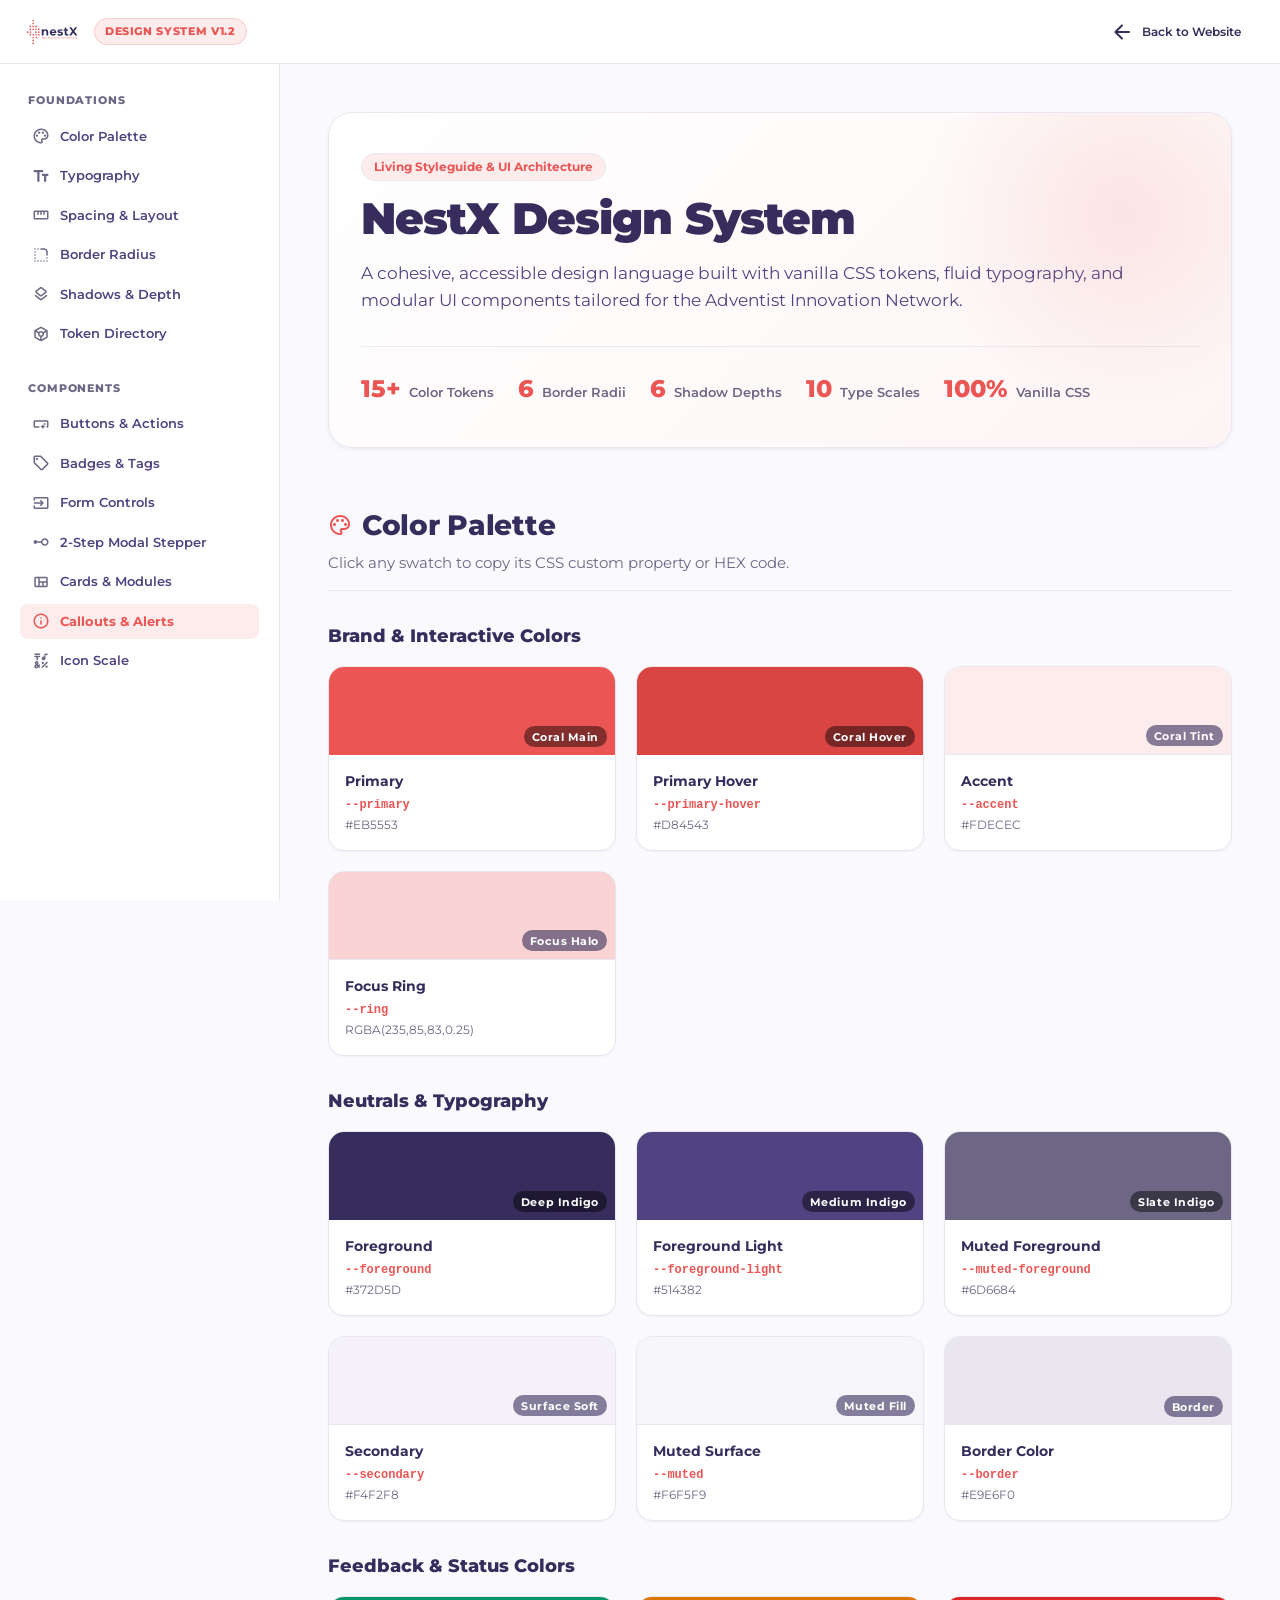
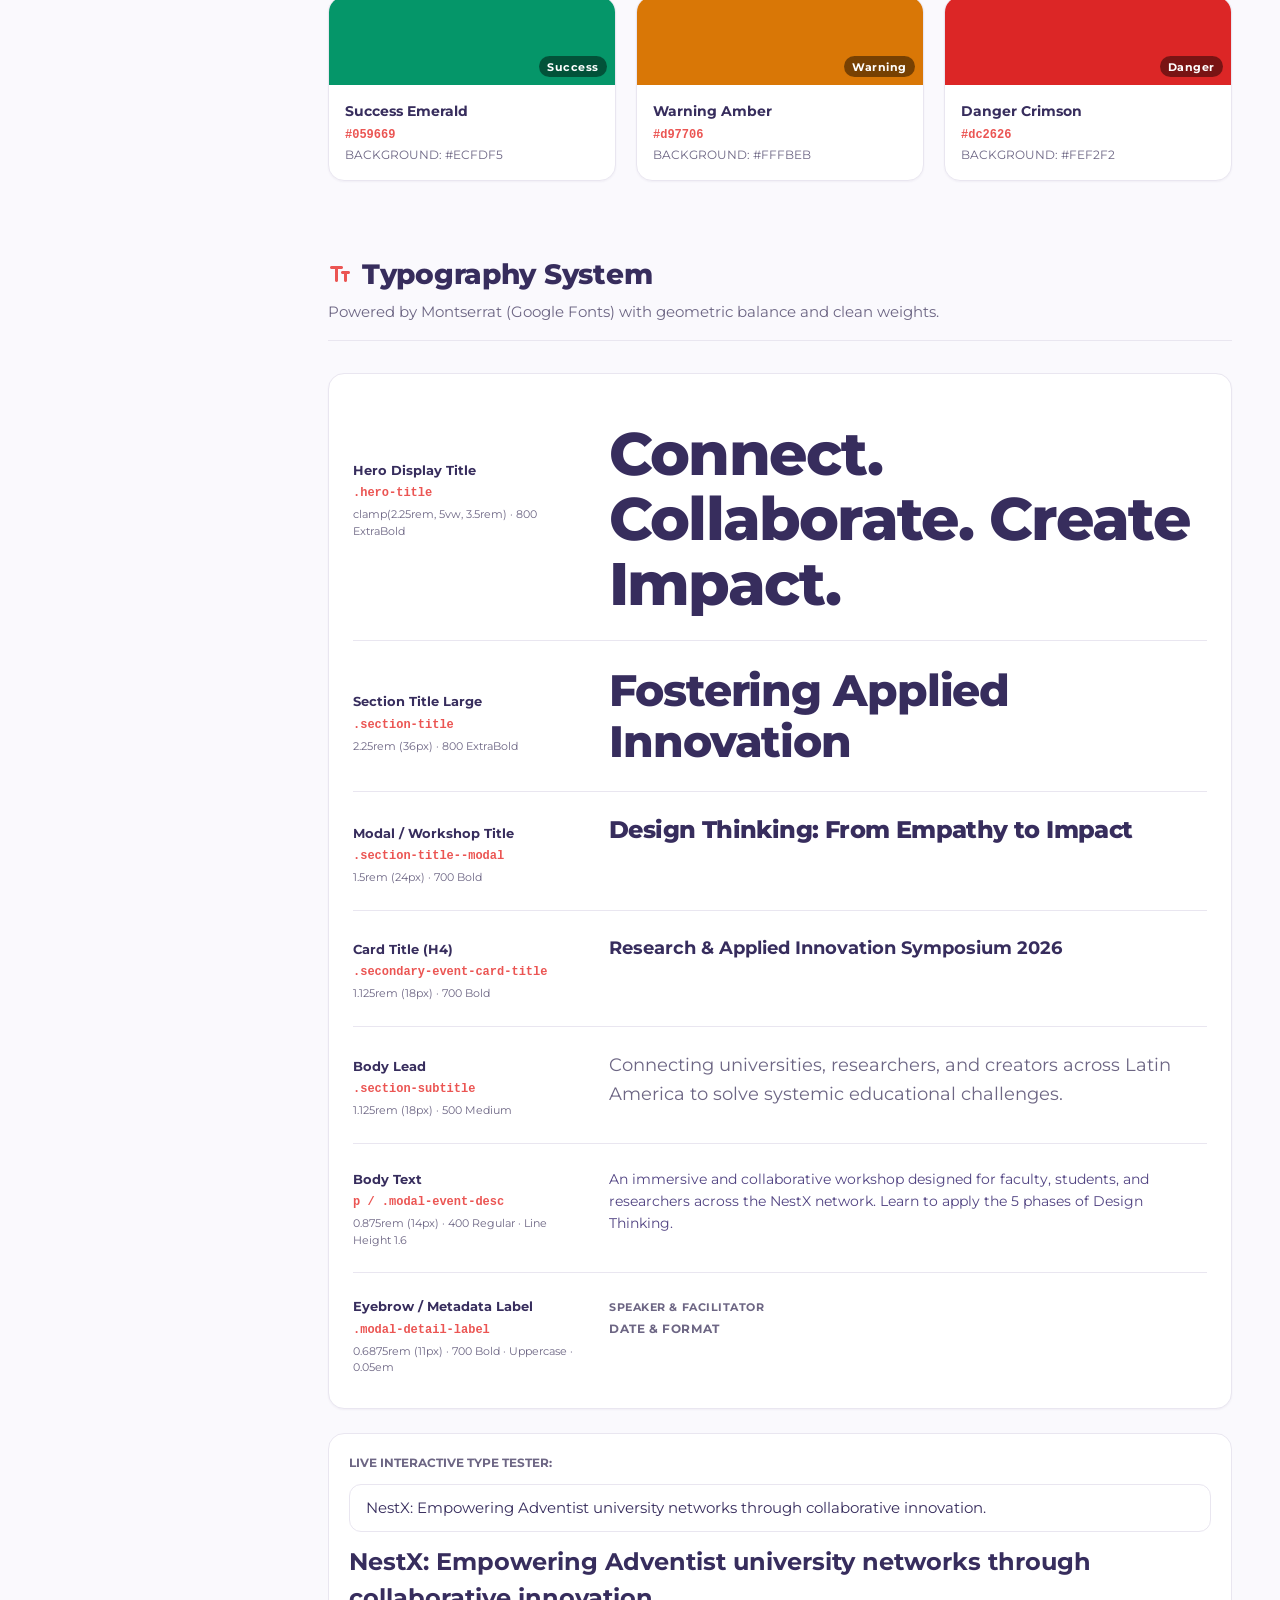
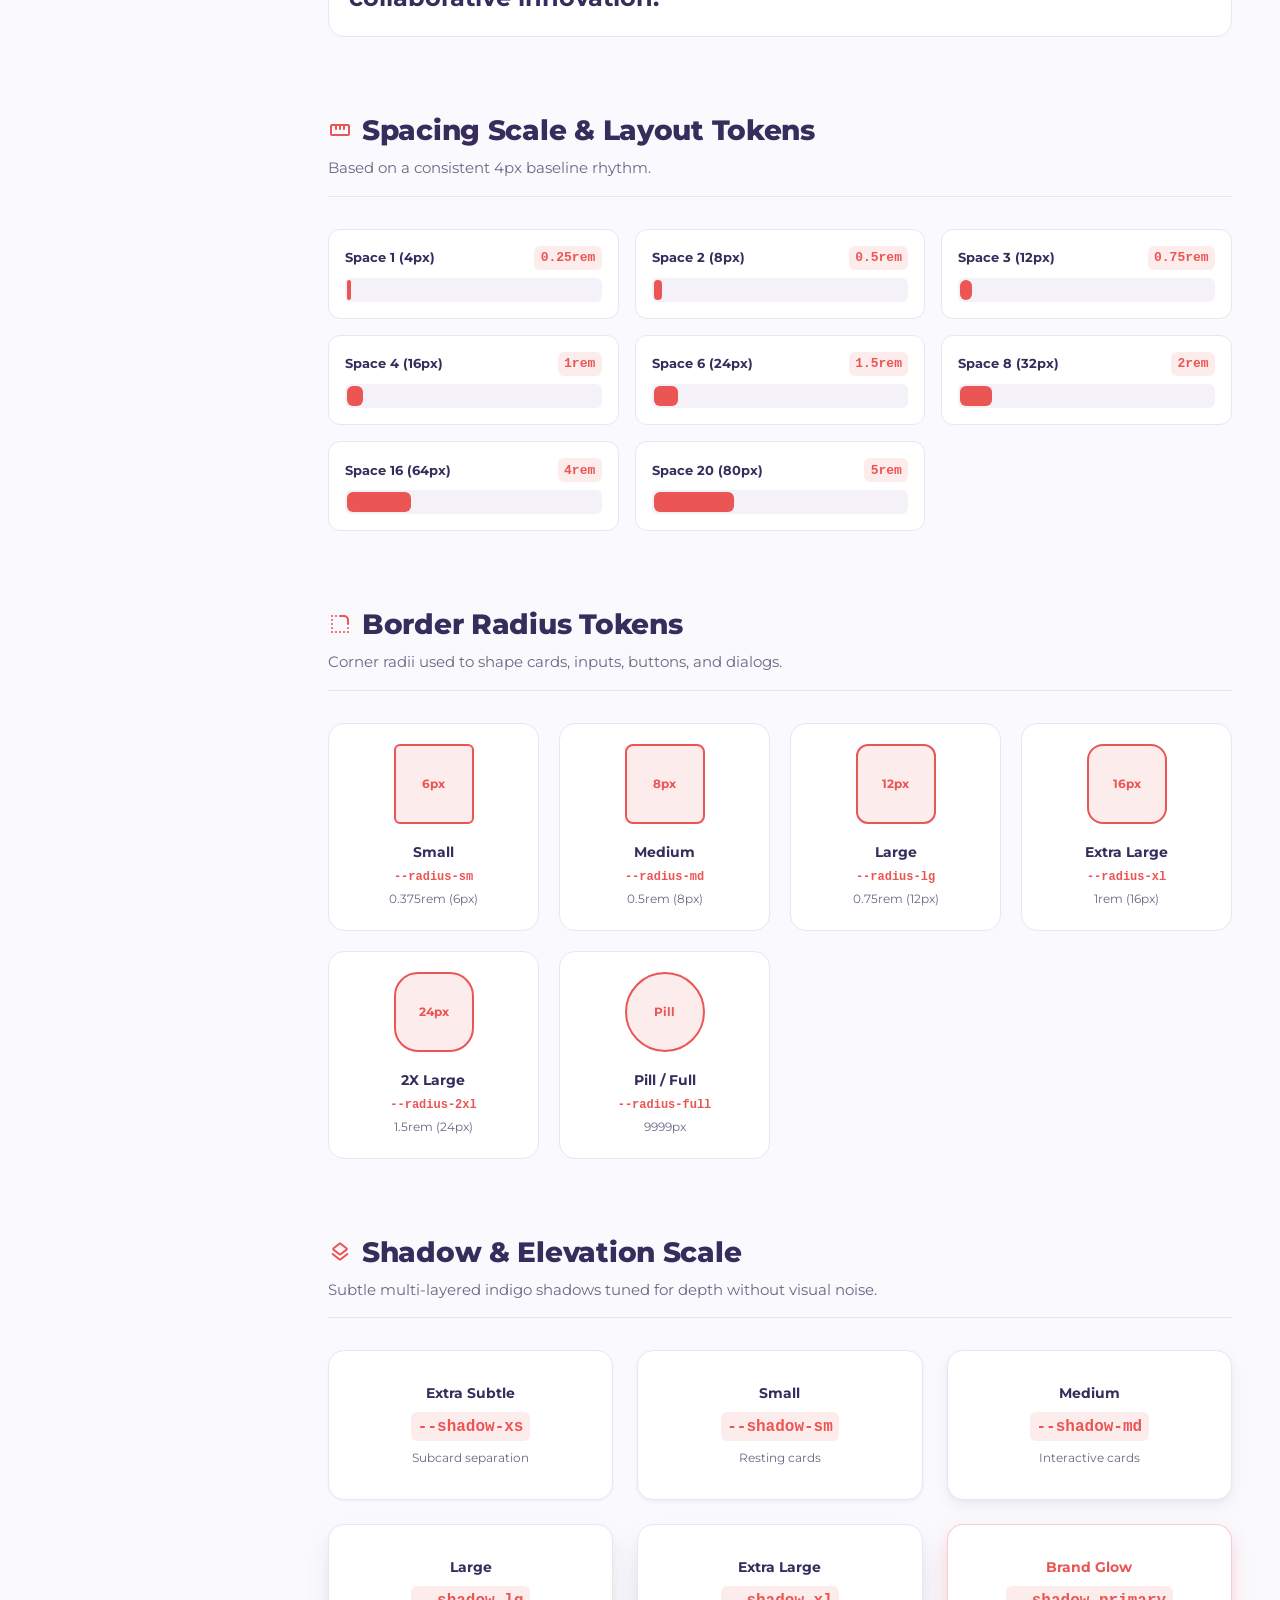
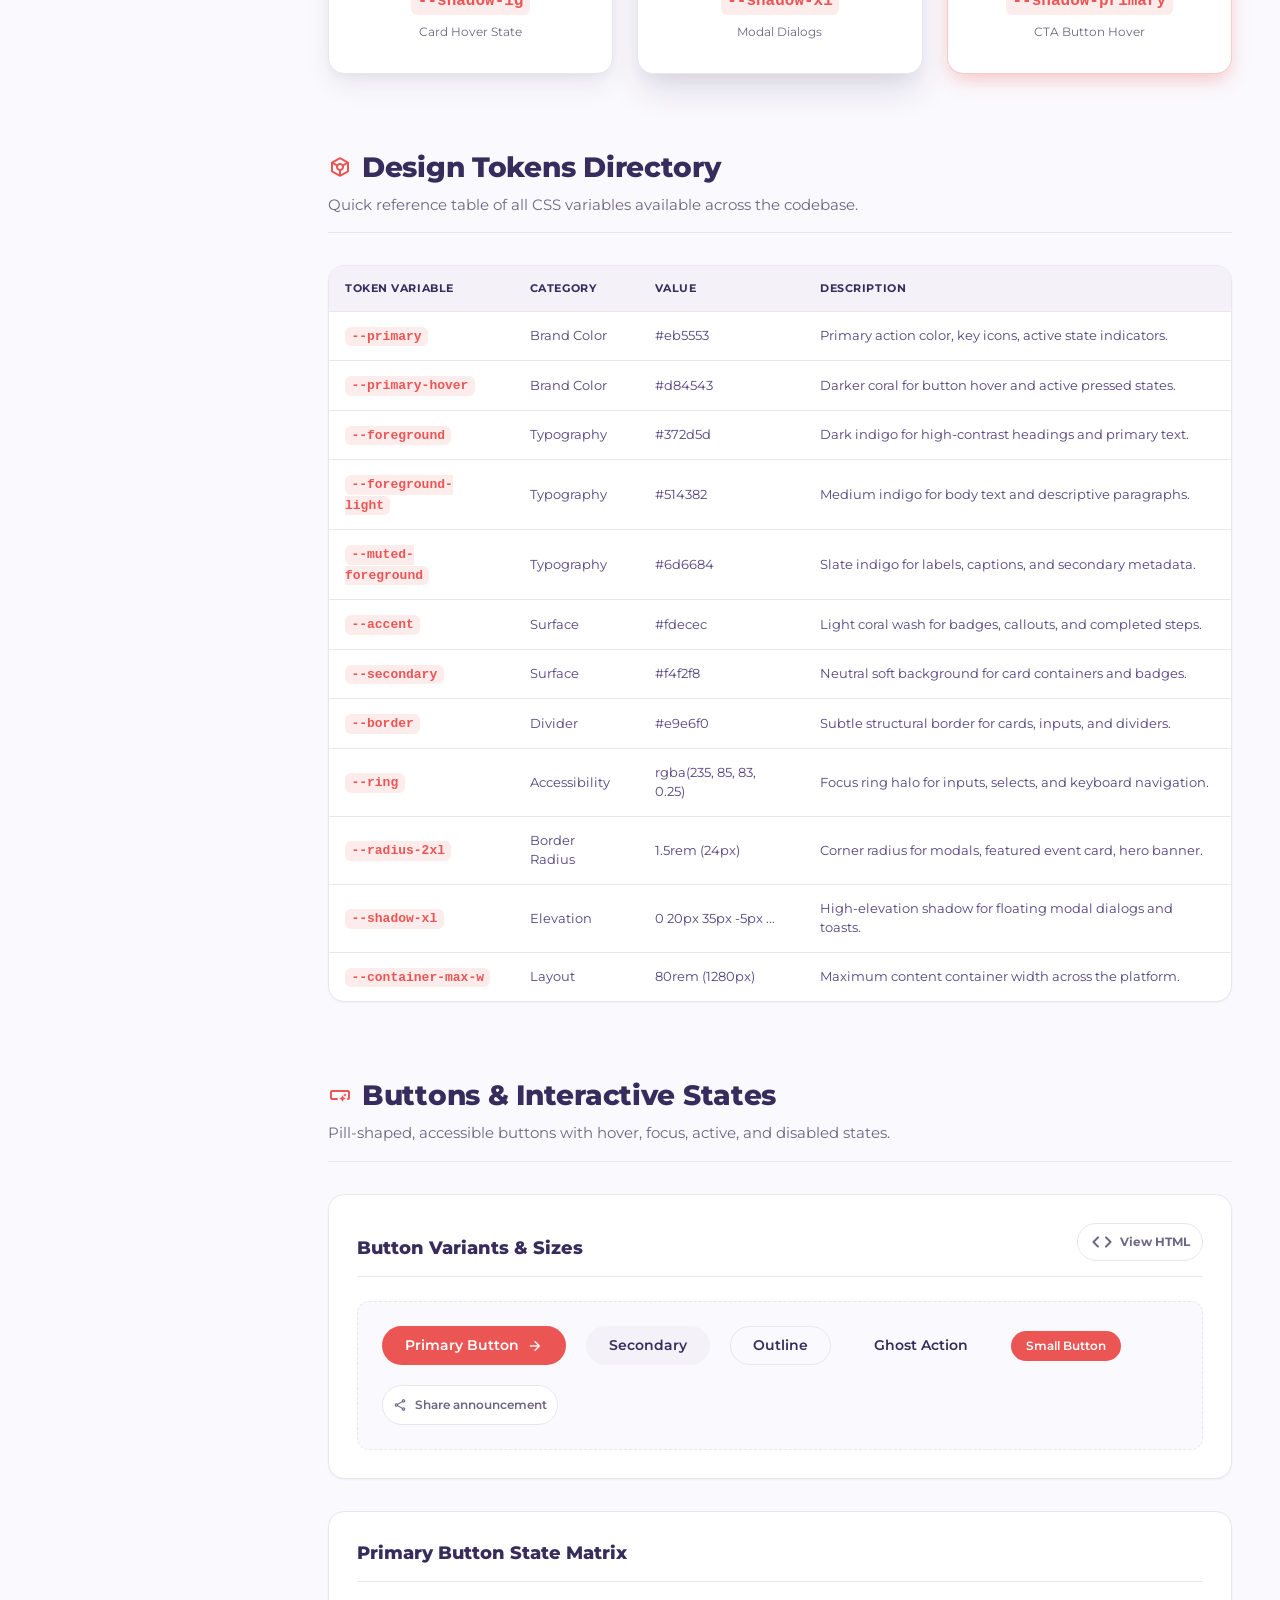
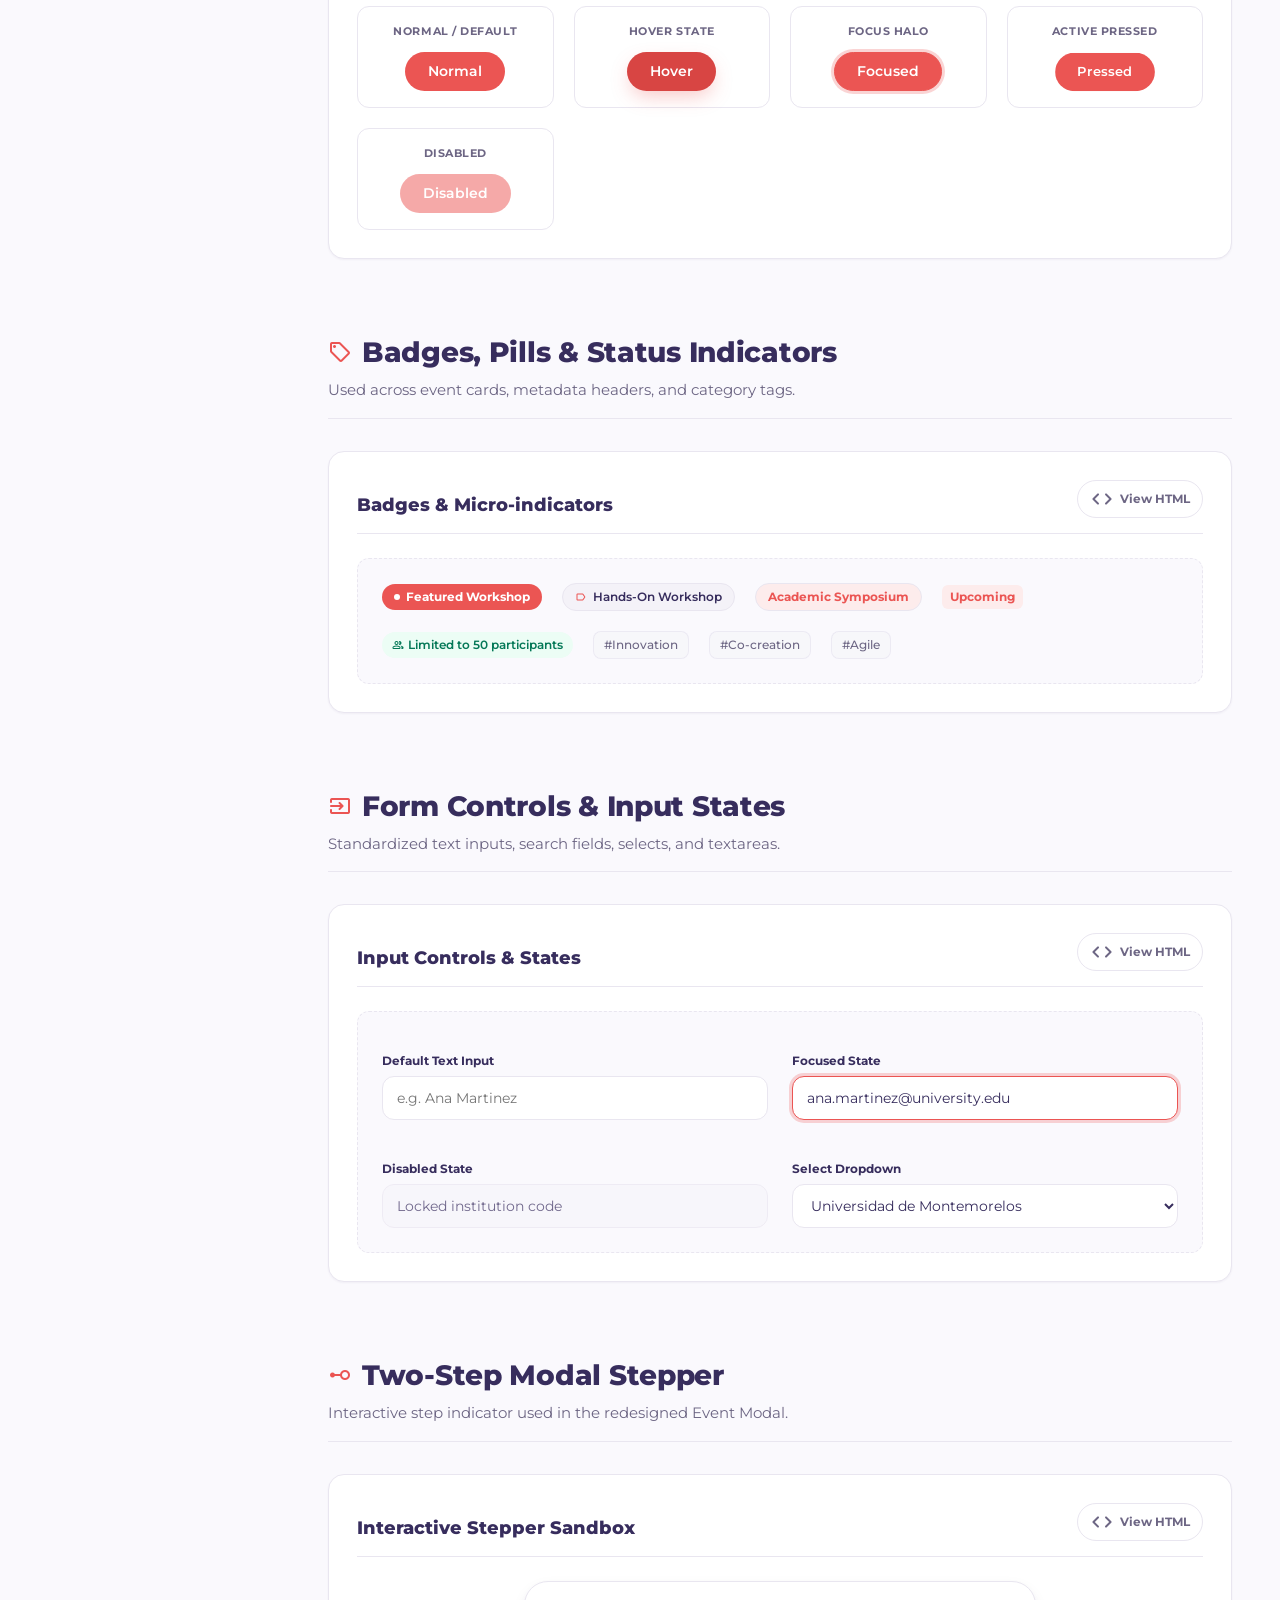
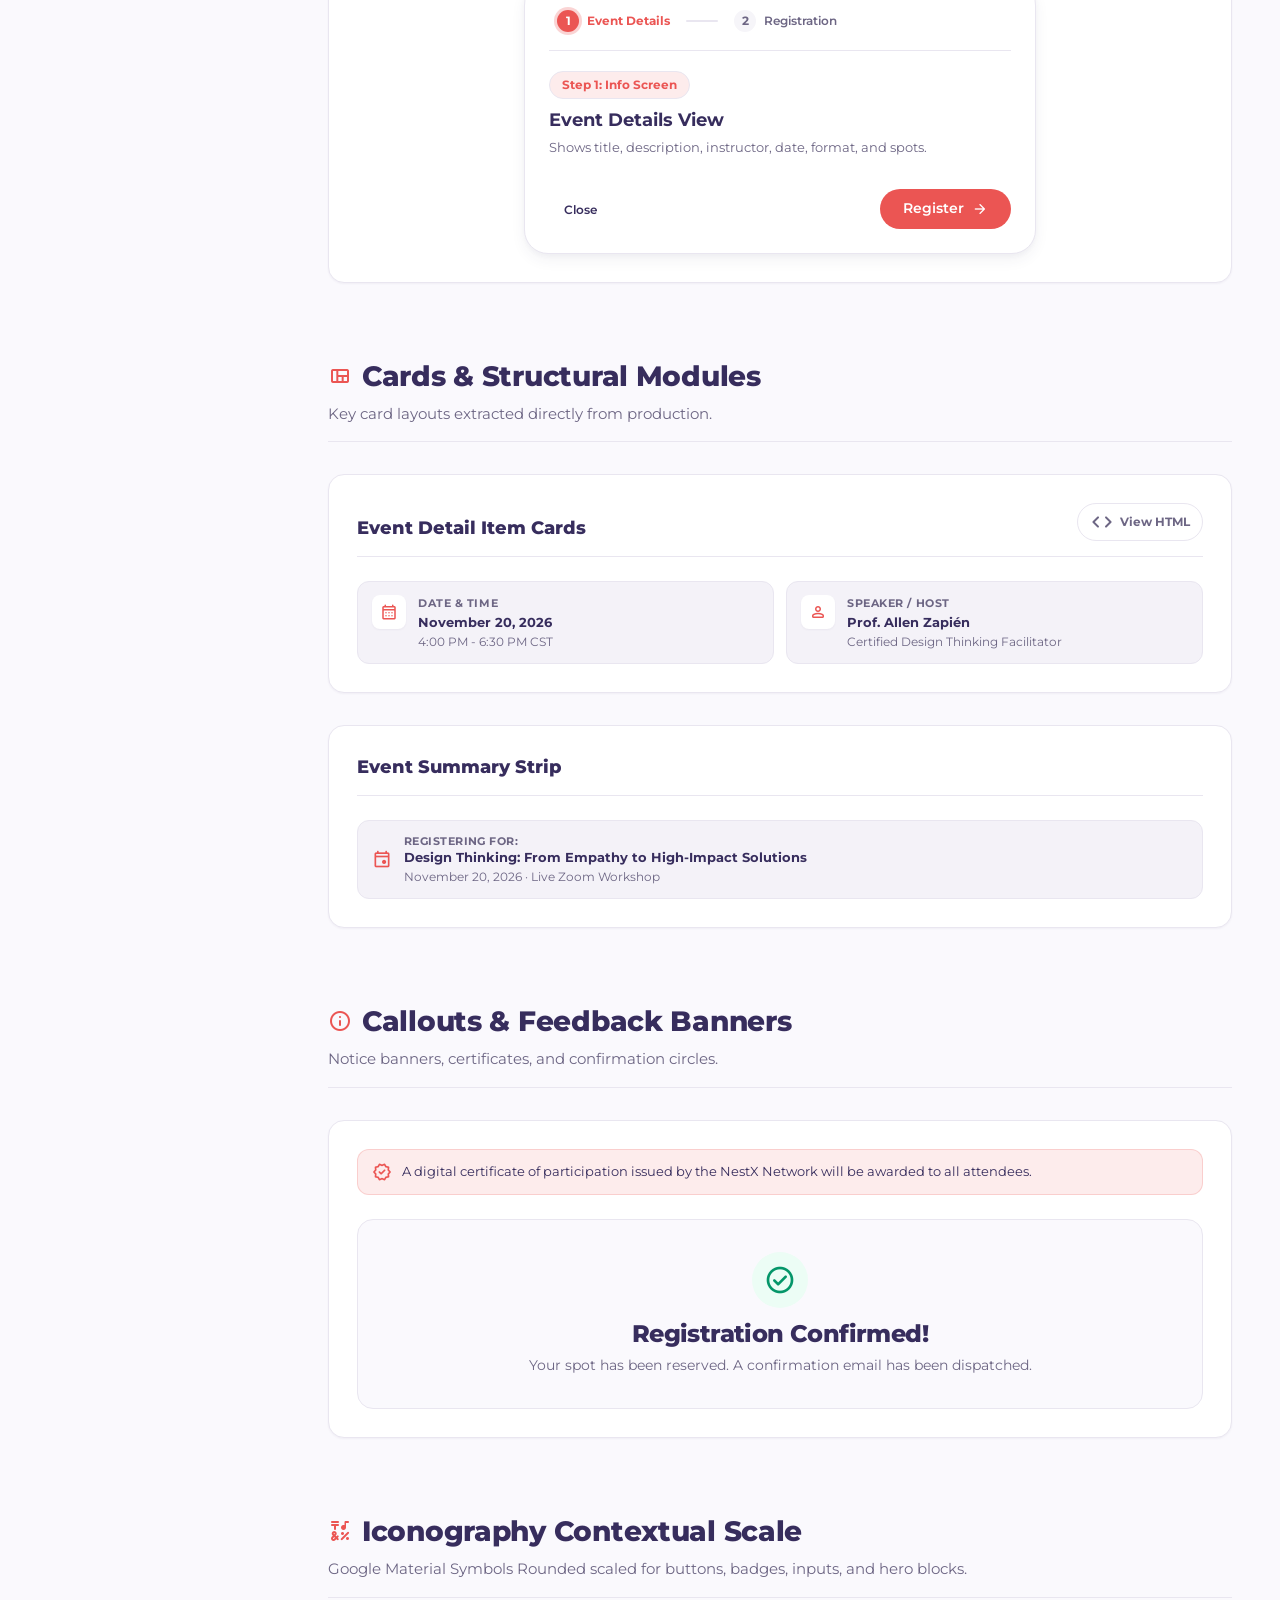
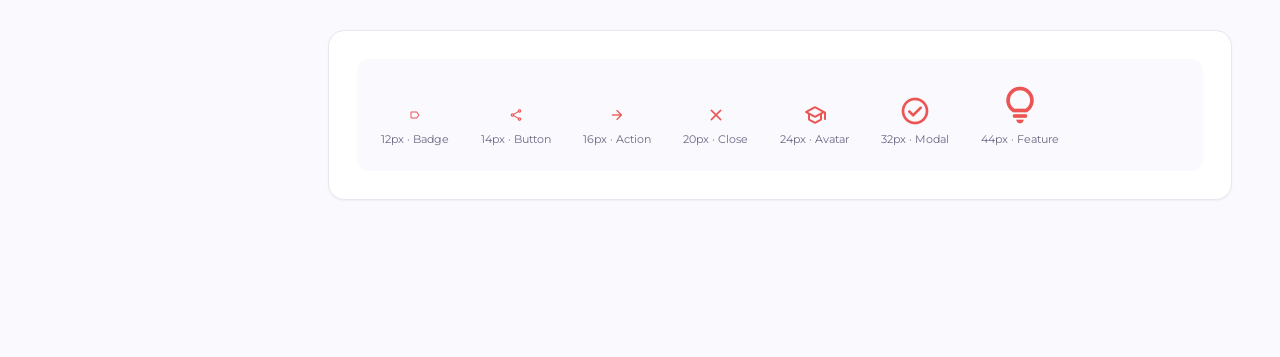
==== designSystem.html @ 3a867e96 "design system" ====
<!DOCTYPE html>
<html lang="en">

<head>
  <meta charset="UTF-8">
  <meta name="viewport" content="width=device-width, initial-scale=1.0">
  <meta name="description"
    content="NestX Design System & Component Library — Living style guide, design tokens, typography, surfaces, and reusable UI components.">
  <title>NestX Design System — Tokens, Components & UI Guidelines</title>

  <!-- Google Fonts: Montserrat & Material Symbols Rounded -->
  <link rel="preconnect" href="https://fonts.googleapis.com">
  <link rel="preconnect" href="https://fonts.gstatic.com" crossorigin>
  <link href="https://fonts.googleapis.com/css2?family=Montserrat:wght@400;500;600;700;800;900&display=swap"
    rel="stylesheet">
  <link rel="stylesheet"
    href="https://fonts.googleapis.com/css2?family=Material+Symbols+Rounded:opsz,wght,FILL,GRAD@20..48,100..700,0..1,-50..200" />

  <!-- NestX Core Stylesheet -->
  <link rel="stylesheet" href="styles.css">
  <link rel="icon" type="image/svg+xml" href="images/favicon.svg">

  <style>
    /* ==========================================================================
       NESTX DESIGN SYSTEM — DOCUMENTATION UI EXTENSIONS
       ========================================================================== */

    :root {
      --sidebar-width: 17.5rem;
      --code-bg: #1e1b2e;
      --code-fg: #f4f2f8;
      --doc-border: rgba(55, 45, 93, 0.08);
      --doc-accent-bg: rgba(235, 85, 83, 0.05);
    }

    body {
      background-color: #faf9fd;
      color: var(--foreground);
    }

    /* Top Utility Header */
    .ds-topbar {
      position: sticky;
      top: 0;
      z-index: 90;
      height: 4rem;
      background: rgba(255, 255, 255, 0.94);
      backdrop-filter: blur(12px);
      -webkit-backdrop-filter: blur(12px);
      border-bottom: 1px solid var(--border);
      display: flex;
      align-items: center;
      justify-content: space-between;
      padding-inline: 1.5rem;
      transition: all 0.2s ease;
    }

    .ds-brand-group {
      display: flex;
      align-items: center;
      gap: 0.875rem;
    }

    .ds-badge-version {
      background: var(--accent);
      color: var(--primary);
      font-size: 0.6875rem;
      font-weight: 800;
      padding: 0.25rem 0.625rem;
      border-radius: var(--radius-full);
      text-transform: uppercase;
      letter-spacing: 0.06em;
      border: 1px solid rgba(235, 85, 83, 0.2);
    }

    .ds-topbar-actions {
      display: flex;
      align-items: center;
      gap: 0.75rem;
    }

    .ds-search-bar {
      position: relative;
      width: 16rem;
      display: none;
    }

    @media (min-width: 900px) {
      .ds-search-bar {
        display: block;
      }
    }

    .ds-search-input {
      width: 100%;
      height: 2.25rem;
      padding-left: 2.25rem;
      padding-right: 0.875rem;
      border-radius: var(--radius-full);
      border: 1px solid var(--border);
      background-color: var(--secondary);
      font-size: 0.8125rem;
      color: var(--foreground);
      outline: none;
      transition: all 0.2s ease;
    }

    .ds-search-input:focus {
      border-color: var(--primary);
      background-color: #fff;
      box-shadow: 0 0 0 3px var(--ring);
    }

    .ds-search-icon {
      position: absolute;
      left: 0.75rem;
      top: 50%;
      transform: translateY(-50%);
      font-size: 1.125rem;
      color: var(--muted-foreground);
      pointer-events: none;
    }

    /* Main Layout Grid */
    .ds-layout {
      display: flex;
      min-height: calc(100vh - 4rem);
      max-width: 96rem;
      margin-inline: auto;
    }

    /* Sidebar Navigation */
    .ds-sidebar {
      width: var(--sidebar-width);
      flex-shrink: 0;
      border-right: 1px solid var(--border);
      background: #ffffff;
      padding: 1.75rem 1.25rem;
      position: sticky;
      top: 4rem;
      height: calc(100vh - 4rem);
      overflow-y: auto;
      display: none;
    }

    @media (min-width: 1024px) {
      .ds-sidebar {
        display: block;
      }
    }

    .ds-nav-group {
      margin-bottom: 1.75rem;
    }

    .ds-nav-title {
      font-size: 0.6875rem;
      font-weight: 800;
      text-transform: uppercase;
      letter-spacing: 0.08em;
      color: var(--muted-foreground);
      margin-bottom: 0.625rem;
      padding-left: 0.5rem;
    }

    .ds-nav-list {
      display: flex;
      flex-direction: column;
      gap: 0.25rem;
    }

    .ds-nav-link {
      display: flex;
      align-items: center;
      gap: 0.625rem;
      padding: 0.5rem 0.75rem;
      border-radius: var(--radius-md);
      font-size: 0.8125rem;
      font-weight: 600;
      color: var(--foreground-light);
      text-decoration: none;
      transition: all 0.15s ease;
    }

    .ds-nav-link:hover {
      background-color: var(--secondary);
      color: var(--primary);
    }

    .ds-nav-link.is-active {
      background-color: var(--accent);
      color: var(--primary);
      font-weight: 700;
    }

    .ds-nav-link .material-symbols-rounded {
      font-size: 1.125rem;
      color: var(--muted-foreground);
      transition: color 0.15s ease;
    }

    .ds-nav-link:hover .material-symbols-rounded,
    .ds-nav-link.is-active .material-symbols-rounded {
      color: var(--primary);
    }

    /* Content Area */
    .ds-content {
      flex: 1;
      padding: 2rem 1.5rem 6rem;
      min-width: 0;
    }

    @media (min-width: 768px) {
      .ds-content {
        padding: 3rem 3rem 6rem;
      }
    }

    /* Hero Banner */
    .ds-hero {
      background: linear-gradient(135deg, #ffffff 0%, #fdf5f5 100%);
      border: 1px solid var(--border);
      border-radius: var(--radius-2xl);
      padding: 2.5rem 2rem;
      margin-bottom: 3.5rem;
      position: relative;
      overflow: hidden;
      box-shadow: var(--shadow-sm);
    }

    .ds-hero::after {
      content: '';
      position: absolute;
      top: -30%;
      right: -10%;
      width: 25rem;
      height: 25rem;
      background: radial-gradient(circle, rgba(235, 85, 83, 0.12) 0%, transparent 70%);
      pointer-events: none;
    }

    .ds-hero-title {
      font-size: clamp(1.875rem, 4vw, 2.75rem);
      font-weight: 900;
      color: var(--foreground);
      line-height: 1.15;
      letter-spacing: -0.02em;
    }

    .ds-hero-lead {
      font-size: 1.0625rem;
      line-height: 1.6;
      color: var(--foreground-light);
      margin-top: 1rem;
      max-width: 48rem;
    }

    .ds-hero-stats {
      display: flex;
      flex-wrap: wrap;
      gap: 1.5rem;
      margin-top: 2rem;
      padding-top: 1.5rem;
      border-top: 1px solid rgba(55, 45, 93, 0.08);
    }

    .ds-stat-item {
      display: flex;
      align-items: baseline;
      gap: 0.5rem;
    }

    .ds-stat-number {
      font-size: 1.5rem;
      font-weight: 800;
      color: var(--primary);
    }

    .ds-stat-label {
      font-size: 0.8125rem;
      font-weight: 600;
      color: var(--muted-foreground);
    }

    /* Section Styles */
    .ds-section {
      margin-bottom: 4.5rem;
      scroll-margin-top: 5.5rem;
    }

    .ds-section-header {
      margin-bottom: 2rem;
      border-bottom: 1px solid var(--border);
      padding-bottom: 1rem;
      display: flex;
      flex-wrap: wrap;
      align-items: baseline;
      justify-content: space-between;
      gap: 0.75rem;
    }

    .ds-section-title {
      font-size: 1.75rem;
      font-weight: 800;
      color: var(--foreground);
      letter-spacing: -0.01em;
      display: flex;
      align-items: center;
      gap: 0.625rem;
    }

    .ds-section-desc {
      font-size: 0.9375rem;
      color: var(--muted-foreground);
      margin-top: 0.375rem;
    }

    /* Color Swatches Grid */
    .ds-color-grid {
      display: grid;
      grid-template-columns: repeat(auto-fill, minmax(13.5rem, 1fr));
      gap: 1.25rem;
      margin-bottom: 2rem;
    }

    .ds-color-card {
      background: #ffffff;
      border: 1px solid var(--border);
      border-radius: var(--radius-xl);
      overflow: hidden;
      box-shadow: var(--shadow-xs);
      transition: all 0.2s cubic-bezier(0.16, 1, 0.3, 1);
      cursor: pointer;
      position: relative;
    }

    .ds-color-card:hover {
      transform: translateY(-3px);
      box-shadow: var(--shadow-md);
      border-color: rgba(235, 85, 83, 0.3);
    }

    .ds-swatch {
      height: 5.5rem;
      width: 100%;
      position: relative;
      display: flex;
      align-items: flex-end;
      justify-content: flex-end;
      padding: 0.5rem;
    }

    .ds-swatch-badge {
      background: rgba(0, 0, 0, 0.45);
      backdrop-filter: blur(4px);
      color: #fff;
      font-size: 0.6875rem;
      font-weight: 700;
      padding: 0.15rem 0.5rem;
      border-radius: var(--radius-full);
      letter-spacing: 0.05em;
    }

    .ds-color-body {
      padding: 1rem;
    }

    .ds-color-name {
      font-size: 0.875rem;
      font-weight: 700;
      color: var(--foreground);
    }

    .ds-color-var {
      font-family: ui-monospace, SFMono-Regular, Menlo, Monaco, Consolas, monospace;
      font-size: 0.75rem;
      color: var(--primary);
      margin-top: 0.25rem;
      font-weight: 600;
    }

    .ds-color-value {
      font-size: 0.75rem;
      color: var(--muted-foreground);
      margin-top: 0.125rem;
      text-transform: uppercase;
      display: flex;
      align-items: center;
      justify-content: space-between;
    }

    .ds-copy-hint {
      font-size: 0.6875rem;
      color: var(--muted-foreground);
      opacity: 0;
      transition: opacity 0.2s ease;
    }

    .ds-color-card:hover .ds-copy-hint {
      opacity: 1;
    }

    /* Typography Showcase */
    .ds-type-specimen {
      background: #ffffff;
      border: 1px solid var(--border);
      border-radius: var(--radius-xl);
      padding: 1.5rem;
      margin-bottom: 1.5rem;
      box-shadow: var(--shadow-xs);
    }

    .ds-type-row {
      display: grid;
      grid-template-columns: 1fr;
      gap: 1rem;
      padding-block: 1.5rem;
      border-bottom: 1px solid var(--border);
      align-items: baseline;
    }

    @media (min-width: 768px) {
      .ds-type-row {
        grid-template-columns: 14rem 1fr;
        gap: 2rem;
      }
    }

    .ds-type-row:last-child {
      border-bottom: none;
      padding-bottom: 0.5rem;
    }

    .ds-type-meta {
      display: flex;
      flex-direction: column;
      gap: 0.25rem;
    }

    .ds-type-role {
      font-size: 0.8125rem;
      font-weight: 700;
      color: var(--foreground);
    }

    .ds-type-token {
      font-family: ui-monospace, SFMono-Regular, monospace;
      font-size: 0.75rem;
      color: var(--primary);
      font-weight: 600;
    }

    .ds-type-specs {
      font-size: 0.6875rem;
      color: var(--muted-foreground);
    }

    .ds-type-preview {
      overflow-x: auto;
      min-width: 0;
    }

    /* Live Pangram Tester */
    .ds-pangram-box {
      background: #ffffff;
      border: 1px solid var(--border);
      border-radius: var(--radius-xl);
      padding: 1.25rem;
      margin-top: 1.5rem;
      display: flex;
      flex-direction: column;
      gap: 0.75rem;
    }

    .ds-pangram-input {
      width: 100%;
      padding: 0.75rem 1rem;
      border-radius: var(--radius-lg);
      border: 1px solid var(--border);
      font-size: 0.9375rem;
      color: var(--foreground);
      outline: none;
    }

    .ds-pangram-input:focus {
      border-color: var(--primary);
      box-shadow: 0 0 0 3px var(--ring);
    }

    /* Spacing Visualizer */
    .ds-spacing-grid {
      display: grid;
      grid-template-columns: repeat(auto-fill, minmax(18rem, 1fr));
      gap: 1rem;
    }

    .ds-spacing-card {
      background: #ffffff;
      border: 1px solid var(--border);
      border-radius: var(--radius-lg);
      padding: 1rem;
      display: flex;
      flex-direction: column;
      gap: 0.5rem;
    }

    .ds-spacing-header {
      display: flex;
      justify-content: space-between;
      align-items: center;
      font-size: 0.8125rem;
    }

    .ds-spacing-bar-wrapper {
      height: 1.5rem;
      background: var(--secondary);
      border-radius: var(--radius-sm);
      display: flex;
      align-items: center;
      padding-inline: 2px;
    }

    .ds-spacing-bar {
      height: 1.25rem;
      background: var(--primary);
      border-radius: var(--radius-sm);
      transition: width 0.3s ease;
    }

    /* Border Radius Grid */
    .ds-radius-grid {
      display: grid;
      grid-template-columns: repeat(auto-fill, minmax(13rem, 1fr));
      gap: 1.25rem;
    }

    .ds-radius-card {
      background: #ffffff;
      border: 1px solid var(--border);
      border-radius: var(--radius-xl);
      padding: 1.25rem;
      display: flex;
      flex-direction: column;
      align-items: center;
      text-align: center;
      gap: 1rem;
    }

    .ds-radius-box {
      width: 5rem;
      height: 5rem;
      background: var(--accent);
      border: 2px solid var(--primary);
      display: flex;
      align-items: center;
      justify-content: center;
      font-size: 0.75rem;
      font-weight: 700;
      color: var(--primary);
    }

    /* Shadows Grid */
    .ds-shadow-grid {
      display: grid;
      grid-template-columns: repeat(auto-fill, minmax(14rem, 1fr));
      gap: 1.5rem;
    }

    .ds-shadow-card {
      background: #ffffff;
      border-radius: var(--radius-xl);
      padding: 2rem 1.25rem;
      text-align: center;
      display: flex;
      flex-direction: column;
      align-items: center;
      gap: 0.5rem;
      border: 1px solid var(--border);
      transition: transform 0.2s ease;
    }

    .ds-shadow-card:hover {
      transform: translateY(-2px);
    }

    /* Master Token Table */
    .ds-table-wrapper {
      background: #ffffff;
      border: 1px solid var(--border);
      border-radius: var(--radius-xl);
      overflow-x: auto;
      box-shadow: var(--shadow-xs);
    }

    .ds-token-table {
      width: 100%;
      border-collapse: collapse;
      text-align: left;
      font-size: 0.8125rem;
    }

    .ds-token-table th {
      background: var(--secondary);
      padding: 0.875rem 1rem;
      font-weight: 700;
      color: var(--foreground);
      border-bottom: 1px solid var(--border);
      text-transform: uppercase;
      font-size: 0.6875rem;
      letter-spacing: 0.05em;
    }

    .ds-token-table td {
      padding: 0.875rem 1rem;
      border-bottom: 1px solid var(--border);
      color: var(--foreground-light);
    }

    .ds-token-table tr:last-child td {
      border-bottom: none;
    }

    .ds-token-table tr:hover td {
      background-color: #faf9fd;
    }

    .ds-token-code {
      font-family: ui-monospace, SFMono-Regular, monospace;
      color: var(--primary);
      font-weight: 600;
      background: var(--accent);
      padding: 0.15rem 0.4rem;
      border-radius: var(--radius-sm);
    }

    /* Component Showcase Blocks */
    .ds-component-block {
      background: #ffffff;
      border: 1px solid var(--border);
      border-radius: var(--radius-xl);
      padding: 1.75rem;
      margin-bottom: 2rem;
      box-shadow: var(--shadow-xs);
    }

    .ds-component-header {
      display: flex;
      align-items: baseline;
      justify-content: space-between;
      border-bottom: 1px solid var(--border);
      padding-bottom: 0.875rem;
      margin-bottom: 1.5rem;
    }

    .ds-component-title {
      font-size: 1.125rem;
      font-weight: 800;
      color: var(--foreground);
    }

    .ds-component-canvas {
      padding: 1.5rem;
      background: #faf9fd;
      border-radius: var(--radius-lg);
      border: 1px dashed var(--border);
      display: flex;
      flex-wrap: wrap;
      align-items: center;
      gap: 1.25rem;
    }

    .ds-state-matrix {
      width: 100%;
      display: grid;
      grid-template-columns: repeat(auto-fit, minmax(11rem, 1fr));
      gap: 1.25rem;
    }

    .ds-state-cell {
      background: #ffffff;
      border: 1px solid var(--border);
      border-radius: var(--radius-lg);
      padding: 1rem;
      display: flex;
      flex-direction: column;
      align-items: center;
      gap: 0.75rem;
      text-align: center;
    }

    .ds-state-label {
      font-size: 0.6875rem;
      font-weight: 700;
      text-transform: uppercase;
      letter-spacing: 0.05em;
      color: var(--muted-foreground);
    }

    /* Code Snippet Viewer */
    .ds-code-drawer {
      margin-top: 1rem;
    }

    .ds-code-btn {
      display: inline-flex;
      align-items: center;
      gap: 0.375rem;
      font-size: 0.75rem;
      font-weight: 700;
      color: var(--muted-foreground);
      padding: 0.375rem 0.75rem;
      border-radius: var(--radius-full);
      border: 1px solid var(--border);
      background: #fff;
      transition: all 0.15s ease;
    }

    .ds-code-btn:hover {
      color: var(--primary);
      border-color: var(--primary);
    }

    .ds-code-block {
      display: none;
      margin-top: 0.75rem;
      background: var(--code-bg);
      color: var(--code-fg);
      border-radius: var(--radius-lg);
      padding: 1rem;
      font-family: ui-monospace, SFMono-Regular, monospace;
      font-size: 0.78125rem;
      line-height: 1.5;
      overflow-x: auto;
      white-space: pre-wrap;
    }

    .ds-code-block.is-visible {
      display: block;
    }

    /* Interactive Stepper Sandbox */
    .ds-stepper-sandbox {
      max-width: 32rem;
      margin-inline: auto;
      background: #fff;
      border: 1px solid var(--border);
      border-radius: var(--radius-2xl);
      padding: 1.5rem;
      box-shadow: var(--shadow-md);
    }

    /* Toast Notification */
    .ds-toast {
      position: fixed;
      bottom: 2rem;
      right: 2rem;
      z-index: 999;
      background: var(--foreground);
      color: #fff;
      padding: 0.75rem 1.25rem;
      border-radius: var(--radius-full);
      font-size: 0.8125rem;
      font-weight: 700;
      display: flex;
      align-items: center;
      gap: 0.5rem;
      box-shadow: var(--shadow-xl);
      transform: translateY(100px);
      opacity: 0;
      pointer-events: none;
      transition: all 0.25s cubic-bezier(0.16, 1, 0.3, 1);
    }

    .ds-toast.is-shown {
      transform: translateY(0);
      opacity: 1;
    }

    .ds-toast .material-symbols-rounded {
      color: #10b981;
      font-size: 1.125rem;
    }

    /* Simulation of forced states */
    .sim-hover {
      background-color: var(--primary-hover) !important;
      box-shadow: var(--shadow-primary) !important;
    }

    .sim-focus {
      border-color: var(--primary) !important;
      box-shadow: 0 0 0 3px var(--ring) !important;
    }

    .sim-active {
      transform: scale(0.96) !important;
    }
  </style>
</head>

<body>

  <!-- ==================== TOP NAVIGATION BAR ==================== -->
  <header class="ds-topbar">
    <div class="ds-brand-group">
      <a href="index.html#top" aria-label="Go to NestX home">
        <img src="images/NestX.svg" alt="NestX Logo" style="height: 1.875rem; width: auto;">
      </a>
      <span class="ds-badge-version">Design System v1.2</span>
    </div>

    <div class="ds-topbar-actions">
      <a href="index.html" class="btn btn-ghost btn-sm">
        <span class="material-symbols-rounded" aria-hidden="true">arrow_back</span>
        <span>Back to Website</span>
      </a>
    </div>
  </header>

  <div class="ds-layout">

    <!-- ==================== SIDEBAR NAVIGATION ==================== -->
    <aside class="ds-sidebar" aria-label="Design System Navigation">
      <div class="ds-nav-group">
        <p class="ds-nav-title">Foundations</p>
        <nav class="ds-nav-list">
          <a href="#colors" class="ds-nav-link is-active">
            <span class="material-symbols-rounded">palette</span>
            <span>Color Palette</span>
          </a>
          <a href="#typography" class="ds-nav-link">
            <span class="material-symbols-rounded">text_fields</span>
            <span>Typography</span>
          </a>
          <a href="#spacing" class="ds-nav-link">
            <span class="material-symbols-rounded">straighten</span>
            <span>Spacing &amp; Layout</span>
          </a>
          <a href="#radius" class="ds-nav-link">
            <span class="material-symbols-rounded">rounded_corner</span>
            <span>Border Radius</span>
          </a>
          <a href="#shadows" class="ds-nav-link">
            <span class="material-symbols-rounded">layers</span>
            <span>Shadows &amp; Depth</span>
          </a>
          <a href="#tokens" class="ds-nav-link">
            <span class="material-symbols-rounded">token</span>
            <span>Token Directory</span>
          </a>
        </nav>
      </div>

      <div class="ds-nav-group">
        <p class="ds-nav-title">Components</p>
        <nav class="ds-nav-list">
          <a href="#buttons" class="ds-nav-link">
            <span class="material-symbols-rounded">smart_button</span>
            <span>Buttons &amp; Actions</span>
          </a>
          <a href="#badges" class="ds-nav-link">
            <span class="material-symbols-rounded">sell</span>
            <span>Badges &amp; Tags</span>
          </a>
          <a href="#forms" class="ds-nav-link">
            <span class="material-symbols-rounded">input</span>
            <span>Form Controls</span>
          </a>
          <a href="#stepper" class="ds-nav-link">
            <span class="material-symbols-rounded">linear_scale</span>
            <span>2-Step Modal Stepper</span>
          </a>
          <a href="#cards" class="ds-nav-link">
            <span class="material-symbols-rounded">view_quilt</span>
            <span>Cards &amp; Modules</span>
          </a>
          <a href="#callouts" class="ds-nav-link">
            <span class="material-symbols-rounded">info</span>
            <span>Callouts &amp; Alerts</span>
          </a>
          <a href="#icons" class="ds-nav-link">
            <span class="material-symbols-rounded">emoji_symbols</span>
            <span>Icon Scale</span>
          </a>
        </nav>
      </div>
    </aside>

    <!-- ==================== MAIN CONTENT AREA ==================== -->
    <main class="ds-content">

      <!-- Hero Header -->
      <section class="ds-hero">
        <span class="badge-tag badge-accent">Living Styleguide &amp; UI Architecture</span>
        <h1 class="ds-hero-title" style="margin-top: 0.75rem;">NestX Design System</h1>
        <p class="ds-hero-lead">
          A cohesive, accessible design language built with vanilla CSS tokens, fluid typography, and modular UI
          components tailored for the Adventist Innovation Network.
        </p>

        <div class="ds-hero-stats">
          <div class="ds-stat-item">
            <span class="ds-stat-number">15+</span>
            <span class="ds-stat-label">Color Tokens</span>
          </div>
          <div class="ds-stat-item">
            <span class="ds-stat-number">6</span>
            <span class="ds-stat-label">Border Radii</span>
          </div>
          <div class="ds-stat-item">
            <span class="ds-stat-number">6</span>
            <span class="ds-stat-label">Shadow Depths</span>
          </div>
          <div class="ds-stat-item">
            <span class="ds-stat-number">10</span>
            <span class="ds-stat-label">Type Scales</span>
          </div>
          <div class="ds-stat-item">
            <span class="ds-stat-number">100%</span>
            <span class="ds-stat-label">Vanilla CSS</span>
          </div>
        </div>
      </section>

      <!-- ==================================================================
           1. COLOR PALETTE
           ================================================================== -->
      <section id="colors" class="ds-section">
        <div class="ds-section-header">
          <div>
            <h2 class="ds-section-title">
              <span class="material-symbols-rounded icon--primary">palette</span>
              Color Palette
            </h2>
            <p class="ds-section-desc">Click any swatch to copy its CSS custom property or HEX code.</p>
          </div>
        </div>

        <h3 class="ds-component-title" style="margin-bottom: 1rem;">Brand &amp; Interactive Colors</h3>
        <div class="ds-color-grid">
          <!-- Primary Coral -->
          <div class="ds-color-card" data-copy="var(--primary)" data-hex="#eb5553">
            <div class="ds-swatch" style="background-color: var(--primary);">
              <span class="ds-swatch-badge">Coral Main</span>
            </div>
            <div class="ds-color-body">
              <h4 class="ds-color-name">Primary</h4>
              <p class="ds-color-var">--primary</p>
              <div class="ds-color-value">
                <span>#eb5553</span>
                <span class="ds-copy-hint">Copy CSS</span>
              </div>
            </div>
          </div>

          <!-- Primary Hover -->
          <div class="ds-color-card" data-copy="var(--primary-hover)" data-hex="#d84543">
            <div class="ds-swatch" style="background-color: var(--primary-hover);">
              <span class="ds-swatch-badge">Coral Hover</span>
            </div>
            <div class="ds-color-body">
              <h4 class="ds-color-name">Primary Hover</h4>
              <p class="ds-color-var">--primary-hover</p>
              <div class="ds-color-value">
                <span>#d84543</span>
                <span class="ds-copy-hint">Copy CSS</span>
              </div>
            </div>
          </div>

          <!-- Accent Tint -->
          <div class="ds-color-card" data-copy="var(--accent)" data-hex="#fdecec">
            <div class="ds-swatch" style="background-color: var(--accent); border-bottom: 1px solid var(--border);">
              <span class="ds-swatch-badge" style="background: rgba(55,45,93,0.6);">Coral Tint</span>
            </div>
            <div class="ds-color-body">
              <h4 class="ds-color-name">Accent</h4>
              <p class="ds-color-var">--accent</p>
              <div class="ds-color-value">
                <span>#fdecec</span>
                <span class="ds-copy-hint">Copy CSS</span>
              </div>
            </div>
          </div>

          <!-- Focus Ring -->
          <div class="ds-color-card" data-copy="var(--ring)" data-hex="rgba(235, 85, 83, 0.25)">
            <div class="ds-swatch"
              style="background-color: rgba(235, 85, 83, 0.25); border-bottom: 1px solid var(--border);">
              <span class="ds-swatch-badge" style="background: rgba(55,45,93,0.6);">Focus Halo</span>
            </div>
            <div class="ds-color-body">
              <h4 class="ds-color-name">Focus Ring</h4>
              <p class="ds-color-var">--ring</p>
              <div class="ds-color-value">
                <span>rgba(235,85,83,0.25)</span>
                <span class="ds-copy-hint">Copy CSS</span>
              </div>
            </div>
          </div>
        </div>

        <h3 class="ds-component-title" style="margin-bottom: 1rem; margin-top: 2rem;">Neutrals &amp; Typography</h3>
        <div class="ds-color-grid">
          <!-- Foreground Indigo -->
          <div class="ds-color-card" data-copy="var(--foreground)" data-hex="#372d5d">
            <div class="ds-swatch" style="background-color: var(--foreground);">
              <span class="ds-swatch-badge">Deep Indigo</span>
            </div>
            <div class="ds-color-body">
              <h4 class="ds-color-name">Foreground</h4>
              <p class="ds-color-var">--foreground</p>
              <div class="ds-color-value">
                <span>#372d5d</span>
                <span class="ds-copy-hint">Copy CSS</span>
              </div>
            </div>
          </div>

          <!-- Foreground Light -->
          <div class="ds-color-card" data-copy="var(--foreground-light)" data-hex="#514382">
            <div class="ds-swatch" style="background-color: var(--foreground-light);">
              <span class="ds-swatch-badge">Medium Indigo</span>
            </div>
            <div class="ds-color-body">
              <h4 class="ds-color-name">Foreground Light</h4>
              <p class="ds-color-var">--foreground-light</p>
              <div class="ds-color-value">
                <span>#514382</span>
                <span class="ds-copy-hint">Copy CSS</span>
              </div>
            </div>
          </div>

          <!-- Muted Foreground -->
          <div class="ds-color-card" data-copy="var(--muted-foreground)" data-hex="#6d6684">
            <div class="ds-swatch" style="background-color: var(--muted-foreground);">
              <span class="ds-swatch-badge">Slate Indigo</span>
            </div>
            <div class="ds-color-body">
              <h4 class="ds-color-name">Muted Foreground</h4>
              <p class="ds-color-var">--muted-foreground</p>
              <div class="ds-color-value">
                <span>#6d6684</span>
                <span class="ds-copy-hint">Copy CSS</span>
              </div>
            </div>
          </div>

          <!-- Secondary Surface -->
          <div class="ds-color-card" data-copy="var(--secondary)" data-hex="#f4f2f8">
            <div class="ds-swatch" style="background-color: var(--secondary); border-bottom: 1px solid var(--border);">
              <span class="ds-swatch-badge" style="background: rgba(55,45,93,0.6);">Surface Soft</span>
            </div>
            <div class="ds-color-body">
              <h4 class="ds-color-name">Secondary</h4>
              <p class="ds-color-var">--secondary</p>
              <div class="ds-color-value">
                <span>#f4f2f8</span>
                <span class="ds-copy-hint">Copy CSS</span>
              </div>
            </div>
          </div>

          <!-- Muted Background -->
          <div class="ds-color-card" data-copy="var(--muted)" data-hex="#f6f5f9">
            <div class="ds-swatch" style="background-color: var(--muted); border-bottom: 1px solid var(--border);">
              <span class="ds-swatch-badge" style="background: rgba(55,45,93,0.6);">Muted Fill</span>
            </div>
            <div class="ds-color-body">
              <h4 class="ds-color-name">Muted Surface</h4>
              <p class="ds-color-var">--muted</p>
              <div class="ds-color-value">
                <span>#f6f5f9</span>
                <span class="ds-copy-hint">Copy CSS</span>
              </div>
            </div>
          </div>

          <!-- Border Divider -->
          <div class="ds-color-card" data-copy="var(--border)" data-hex="#e9e6f0">
            <div class="ds-swatch" style="background-color: var(--border);">
              <span class="ds-swatch-badge" style="background: rgba(55,45,93,0.6);">Border</span>
            </div>
            <div class="ds-color-body">
              <h4 class="ds-color-name">Border Color</h4>
              <p class="ds-color-var">--border</p>
              <div class="ds-color-value">
                <span>#e9e6f0</span>
                <span class="ds-copy-hint">Copy CSS</span>
              </div>
            </div>
          </div>
        </div>

        <h3 class="ds-component-title" style="margin-bottom: 1rem; margin-top: 2rem;">Feedback &amp; Status Colors</h3>
        <div class="ds-color-grid">
          <!-- Success -->
          <div class="ds-color-card" data-copy="#059669" data-hex="#059669">
            <div class="ds-swatch" style="background-color: #059669;">
              <span class="ds-swatch-badge">Success</span>
            </div>
            <div class="ds-color-body">
              <h4 class="ds-color-name">Success Emerald</h4>
              <p class="ds-color-var">#059669</p>
              <div class="ds-color-value">
                <span>Background: #ecfdf5</span>
                <span class="ds-copy-hint">Copy CSS</span>
              </div>
            </div>
          </div>

          <!-- Warning -->
          <div class="ds-color-card" data-copy="#d97706" data-hex="#d97706">
            <div class="ds-swatch" style="background-color: #d97706;">
              <span class="ds-swatch-badge">Warning</span>
            </div>
            <div class="ds-color-body">
              <h4 class="ds-color-name">Warning Amber</h4>
              <p class="ds-color-var">#d97706</p>
              <div class="ds-color-value">
                <span>Background: #fffbeb</span>
                <span class="ds-copy-hint">Copy CSS</span>
              </div>
            </div>
          </div>

          <!-- Danger -->
          <div class="ds-color-card" data-copy="#dc2626" data-hex="#dc2626">
            <div class="ds-swatch" style="background-color: #dc2626;">
              <span class="ds-swatch-badge">Danger</span>
            </div>
            <div class="ds-color-body">
              <h4 class="ds-color-name">Danger Crimson</h4>
              <p class="ds-color-var">#dc2626</p>
              <div class="ds-color-value">
                <span>Background: #fef2f2</span>
                <span class="ds-copy-hint">Copy CSS</span>
              </div>
            </div>
          </div>
        </div>
      </section>

      <!-- ==================================================================
           2. TYPOGRAPHY
           ================================================================== -->
      <section id="typography" class="ds-section">
        <div class="ds-section-header">
          <div>
            <h2 class="ds-section-title">
              <span class="material-symbols-rounded icon--primary">text_fields</span>
              Typography System
            </h2>
            <p class="ds-section-desc">Powered by Montserrat (Google Fonts) with geometric balance and clean weights.
            </p>
          </div>
        </div>

        <div class="ds-type-specimen">
          <!-- Hero Display -->
          <div class="ds-type-row">
            <div class="ds-type-meta">
              <span class="ds-type-role">Hero Display Title</span>
              <span class="ds-type-token">.hero-title</span>
              <span class="ds-type-specs">clamp(2.25rem, 5vw, 3.5rem) · 800 ExtraBold</span>
            </div>
            <div class="ds-type-preview">
              <h1 class="hero-title" style="margin: 0;">Connect. Collaborate. Create Impact.</h1>
            </div>
          </div>

          <!-- Section Title Large (H1/H2) -->
          <div class="ds-type-row">
            <div class="ds-type-meta">
              <span class="ds-type-role">Section Title Large</span>
              <span class="ds-type-token">.section-title</span>
              <span class="ds-type-specs">2.25rem (36px) · 800 ExtraBold</span>
            </div>
            <div class="ds-type-preview">
              <h2 class="section-title" style="margin: 0;">Fostering Applied Innovation</h2>
            </div>
          </div>

          <!-- Modal Title (H3) -->
          <div class="ds-type-row">
            <div class="ds-type-meta">
              <span class="ds-type-role">Modal / Workshop Title</span>
              <span class="ds-type-token">.section-title--modal</span>
              <span class="ds-type-specs">1.5rem (24px) · 700 Bold</span>
            </div>
            <div class="ds-type-preview">
              <h3 class="section-title section-title--modal" style="margin: 0;">Design Thinking: From Empathy to Impact
              </h3>
            </div>
          </div>

          <!-- Card Title (H4) -->
          <div class="ds-type-row">
            <div class="ds-type-meta">
              <span class="ds-type-role">Card Title (H4)</span>
              <span class="ds-type-token">.secondary-event-card-title</span>
              <span class="ds-type-specs">1.125rem (18px) · 700 Bold</span>
            </div>
            <div class="ds-type-preview">
              <h4 style="font-size: 1.125rem; font-weight: 700; color: var(--foreground); margin: 0;">Research &amp;
                Applied Innovation Symposium 2026</h4>
            </div>
          </div>

          <!-- Lead Paragraph -->
          <div class="ds-type-row">
            <div class="ds-type-meta">
              <span class="ds-type-role">Body Lead</span>
              <span class="ds-type-token">.section-subtitle</span>
              <span class="ds-type-specs">1.125rem (18px) · 500 Medium</span>
            </div>
            <div class="ds-type-preview">
              <p class="section-subtitle" style="margin: 0;">Connecting universities, researchers, and creators across
                Latin America to solve systemic educational challenges.</p>
            </div>
          </div>

          <!-- Body Regular -->
          <div class="ds-type-row">
            <div class="ds-type-meta">
              <span class="ds-type-role">Body Text</span>
              <span class="ds-type-token">p / .modal-event-desc</span>
              <span class="ds-type-specs">0.875rem (14px) · 400 Regular · Line Height 1.6</span>
            </div>
            <div class="ds-type-preview">
              <p class="modal-event-desc" style="margin: 0;">An immersive and collaborative workshop designed for
                faculty, students, and researchers across the NestX network. Learn to apply the 5 phases of Design
                Thinking.</p>
            </div>
          </div>

          <!-- Eyebrow & Meta -->
          <div class="ds-type-row">
            <div class="ds-type-meta">
              <span class="ds-type-role">Eyebrow / Metadata Label</span>
              <span class="ds-type-token">.modal-detail-label</span>
              <span class="ds-type-specs">0.6875rem (11px) · 700 Bold · Uppercase · 0.05em</span>
            </div>
            <div class="ds-type-preview">
              <span class="modal-detail-label" style="display: block;">SPEAKER &amp; FACILITATOR</span>
              <span class="sidebar-head-label" style="display: block; margin-top: 0.25rem;">DATE &amp; FORMAT</span>
            </div>
          </div>
        </div>

        <!-- Interactive Type Tester -->
        <div class="ds-pangram-box">
          <label for="ds-pangram-field"
            style="font-size: 0.75rem; font-weight: 700; text-transform: uppercase; color: var(--muted-foreground);">Live
            Interactive Type Tester:</label>
          <input type="text" id="ds-pangram-field" class="ds-pangram-input"
            value="NestX: Empowering Adventist university networks through collaborative innovation.">
          <p id="ds-pangram-output" style="font-size: 1.5rem; font-weight: 700; color: var(--foreground); margin: 0;">
            NestX: Empowering Adventist university networks through collaborative innovation.
          </p>
        </div>
      </section>

      <!-- ==================================================================
           3. SPACING & LAYOUT
           ================================================================== -->
      <section id="spacing" class="ds-section">
        <div class="ds-section-header">
          <div>
            <h2 class="ds-section-title">
              <span class="material-symbols-rounded icon--primary">straighten</span>
              Spacing Scale &amp; Layout Tokens
            </h2>
            <p class="ds-section-desc">Based on a consistent 4px baseline rhythm.</p>
          </div>
        </div>

        <div class="ds-spacing-grid">
          <div class="ds-spacing-card">
            <div class="ds-spacing-header">
              <strong>Space 1 (4px)</strong>
              <span class="ds-token-code">0.25rem</span>
            </div>
            <div class="ds-spacing-bar-wrapper">
              <div class="ds-spacing-bar" style="width: 4px;"></div>
            </div>
          </div>

          <div class="ds-spacing-card">
            <div class="ds-spacing-header">
              <strong>Space 2 (8px)</strong>
              <span class="ds-token-code">0.5rem</span>
            </div>
            <div class="ds-spacing-bar-wrapper">
              <div class="ds-spacing-bar" style="width: 8px;"></div>
            </div>
          </div>

          <div class="ds-spacing-card">
            <div class="ds-spacing-header">
              <strong>Space 3 (12px)</strong>
              <span class="ds-token-code">0.75rem</span>
            </div>
            <div class="ds-spacing-bar-wrapper">
              <div class="ds-spacing-bar" style="width: 12px;"></div>
            </div>
          </div>

          <div class="ds-spacing-card">
            <div class="ds-spacing-header">
              <strong>Space 4 (16px)</strong>
              <span class="ds-token-code">1rem</span>
            </div>
            <div class="ds-spacing-bar-wrapper">
              <div class="ds-spacing-bar" style="width: 16px;"></div>
            </div>
          </div>

          <div class="ds-spacing-card">
            <div class="ds-spacing-header">
              <strong>Space 6 (24px)</strong>
              <span class="ds-token-code">1.5rem</span>
            </div>
            <div class="ds-spacing-bar-wrapper">
              <div class="ds-spacing-bar" style="width: 24px;"></div>
            </div>
          </div>

          <div class="ds-spacing-card">
            <div class="ds-spacing-header">
              <strong>Space 8 (32px)</strong>
              <span class="ds-token-code">2rem</span>
            </div>
            <div class="ds-spacing-bar-wrapper">
              <div class="ds-spacing-bar" style="width: 32px;"></div>
            </div>
          </div>

          <div class="ds-spacing-card">
            <div class="ds-spacing-header">
              <strong>Space 16 (64px)</strong>
              <span class="ds-token-code">4rem</span>
            </div>
            <div class="ds-spacing-bar-wrapper">
              <div class="ds-spacing-bar" style="width: 64px;"></div>
            </div>
          </div>

          <div class="ds-spacing-card">
            <div class="ds-spacing-header">
              <strong>Space 20 (80px)</strong>
              <span class="ds-token-code">5rem</span>
            </div>
            <div class="ds-spacing-bar-wrapper">
              <div class="ds-spacing-bar" style="width: 80px;"></div>
            </div>
          </div>
        </div>
      </section>

      <!-- ==================================================================
           4. BORDER RADIUS
           ================================================================== -->
      <section id="radius" class="ds-section">
        <div class="ds-section-header">
          <div>
            <h2 class="ds-section-title">
              <span class="material-symbols-rounded icon--primary">rounded_corner</span>
              Border Radius Tokens
            </h2>
            <p class="ds-section-desc">Corner radii used to shape cards, inputs, buttons, and dialogs.</p>
          </div>
        </div>

        <div class="ds-radius-grid">
          <!-- sm -->
          <div class="ds-radius-card">
            <div class="ds-radius-box" style="border-radius: var(--radius-sm);">6px</div>
            <div>
              <strong style="font-size: 0.875rem;">Small</strong>
              <p class="ds-color-var">--radius-sm</p>
              <span style="font-size: 0.75rem; color: var(--muted-foreground);">0.375rem (6px)</span>
            </div>
          </div>

          <!-- md -->
          <div class="ds-radius-card">
            <div class="ds-radius-box" style="border-radius: var(--radius-md);">8px</div>
            <div>
              <strong style="font-size: 0.875rem;">Medium</strong>
              <p class="ds-color-var">--radius-md</p>
              <span style="font-size: 0.75rem; color: var(--muted-foreground);">0.5rem (8px)</span>
            </div>
          </div>

          <!-- lg -->
          <div class="ds-radius-card">
            <div class="ds-radius-box" style="border-radius: var(--radius-lg);">12px</div>
            <div>
              <strong style="font-size: 0.875rem;">Large</strong>
              <p class="ds-color-var">--radius-lg</p>
              <span style="font-size: 0.75rem; color: var(--muted-foreground);">0.75rem (12px)</span>
            </div>
          </div>

          <!-- xl -->
          <div class="ds-radius-card">
            <div class="ds-radius-box" style="border-radius: var(--radius-xl);">16px</div>
            <div>
              <strong style="font-size: 0.875rem;">Extra Large</strong>
              <p class="ds-color-var">--radius-xl</p>
              <span style="font-size: 0.75rem; color: var(--muted-foreground);">1rem (16px)</span>
            </div>
          </div>

          <!-- 2xl -->
          <div class="ds-radius-card">
            <div class="ds-radius-box" style="border-radius: var(--radius-2xl);">24px</div>
            <div>
              <strong style="font-size: 0.875rem;">2X Large</strong>
              <p class="ds-color-var">--radius-2xl</p>
              <span style="font-size: 0.75rem; color: var(--muted-foreground);">1.5rem (24px)</span>
            </div>
          </div>

          <!-- Full -->
          <div class="ds-radius-card">
            <div class="ds-radius-box" style="border-radius: var(--radius-full);">Pill</div>
            <div>
              <strong style="font-size: 0.875rem;">Pill / Full</strong>
              <p class="ds-color-var">--radius-full</p>
              <span style="font-size: 0.75rem; color: var(--muted-foreground);">9999px</span>
            </div>
          </div>
        </div>
      </section>

      <!-- ==================================================================
           5. SHADOWS & DEPTH
           ================================================================== -->
      <section id="shadows" class="ds-section">
        <div class="ds-section-header">
          <div>
            <h2 class="ds-section-title">
              <span class="material-symbols-rounded icon--primary">layers</span>
              Shadow &amp; Elevation Scale
            </h2>
            <p class="ds-section-desc">Subtle multi-layered indigo shadows tuned for depth without visual noise.</p>
          </div>
        </div>

        <div class="ds-shadow-grid">
          <!-- xs -->
          <div class="ds-shadow-card" style="box-shadow: var(--shadow-xs);">
            <strong style="font-size: 0.875rem;">Extra Subtle</strong>
            <span class="ds-token-code">--shadow-xs</span>
            <span style="font-size: 0.75rem; color: var(--muted-foreground);">Subcard separation</span>
          </div>

          <!-- sm -->
          <div class="ds-shadow-card" style="box-shadow: var(--shadow-sm);">
            <strong style="font-size: 0.875rem;">Small</strong>
            <span class="ds-token-code">--shadow-sm</span>
            <span style="font-size: 0.75rem; color: var(--muted-foreground);">Resting cards</span>
          </div>

          <!-- md -->
          <div class="ds-shadow-card" style="box-shadow: var(--shadow-md);">
            <strong style="font-size: 0.875rem;">Medium</strong>
            <span class="ds-token-code">--shadow-md</span>
            <span style="font-size: 0.75rem; color: var(--muted-foreground);">Interactive cards</span>
          </div>

          <!-- lg -->
          <div class="ds-shadow-card" style="box-shadow: var(--shadow-lg);">
            <strong style="font-size: 0.875rem;">Large</strong>
            <span class="ds-token-code">--shadow-lg</span>
            <span style="font-size: 0.75rem; color: var(--muted-foreground);">Card Hover State</span>
          </div>

          <!-- xl -->
          <div class="ds-shadow-card" style="box-shadow: var(--shadow-xl);">
            <strong style="font-size: 0.875rem;">Extra Large</strong>
            <span class="ds-token-code">--shadow-xl</span>
            <span style="font-size: 0.75rem; color: var(--muted-foreground);">Modal Dialogs</span>
          </div>

          <!-- Primary Glow -->
          <div class="ds-shadow-card" style="box-shadow: var(--shadow-primary); border-color: rgba(235,85,83,0.3);">
            <strong style="font-size: 0.875rem; color: var(--primary);">Brand Glow</strong>
            <span class="ds-token-code">--shadow-primary</span>
            <span style="font-size: 0.75rem; color: var(--muted-foreground);">CTA Button Hover</span>
          </div>
        </div>
      </section>

      <!-- ==================================================================
           6. MASTER TOKEN DIRECTORY TABLE
           ================================================================== -->
      <section id="tokens" class="ds-section">
        <div class="ds-section-header">
          <div>
            <h2 class="ds-section-title">
              <span class="material-symbols-rounded icon--primary">token</span>
              Design Tokens Directory
            </h2>
            <p class="ds-section-desc">Quick reference table of all CSS variables available across the codebase.</p>
          </div>
        </div>

        <div class="ds-table-wrapper">
          <table class="ds-token-table">
            <thead>
              <tr>
                <th>Token Variable</th>
                <th>Category</th>
                <th>Value</th>
                <th>Description</th>
              </tr>
            </thead>
            <tbody>
              <tr>
                <td><span class="ds-token-code">--primary</span></td>
                <td>Brand Color</td>
                <td>#eb5553</td>
                <td>Primary action color, key icons, active state indicators.</td>
              </tr>
              <tr>
                <td><span class="ds-token-code">--primary-hover</span></td>
                <td>Brand Color</td>
                <td>#d84543</td>
                <td>Darker coral for button hover and active pressed states.</td>
              </tr>
              <tr>
                <td><span class="ds-token-code">--foreground</span></td>
                <td>Typography</td>
                <td>#372d5d</td>
                <td>Dark indigo for high-contrast headings and primary text.</td>
              </tr>
              <tr>
                <td><span class="ds-token-code">--foreground-light</span></td>
                <td>Typography</td>
                <td>#514382</td>
                <td>Medium indigo for body text and descriptive paragraphs.</td>
              </tr>
              <tr>
                <td><span class="ds-token-code">--muted-foreground</span></td>
                <td>Typography</td>
                <td>#6d6684</td>
                <td>Slate indigo for labels, captions, and secondary metadata.</td>
              </tr>
              <tr>
                <td><span class="ds-token-code">--accent</span></td>
                <td>Surface</td>
                <td>#fdecec</td>
                <td>Light coral wash for badges, callouts, and completed steps.</td>
              </tr>
              <tr>
                <td><span class="ds-token-code">--secondary</span></td>
                <td>Surface</td>
                <td>#f4f2f8</td>
                <td>Neutral soft background for card containers and badges.</td>
              </tr>
              <tr>
                <td><span class="ds-token-code">--border</span></td>
                <td>Divider</td>
                <td>#e9e6f0</td>
                <td>Subtle structural border for cards, inputs, and dividers.</td>
              </tr>
              <tr>
                <td><span class="ds-token-code">--ring</span></td>
                <td>Accessibility</td>
                <td>rgba(235, 85, 83, 0.25)</td>
                <td>Focus ring halo for inputs, selects, and keyboard navigation.</td>
              </tr>
              <tr>
                <td><span class="ds-token-code">--radius-2xl</span></td>
                <td>Border Radius</td>
                <td>1.5rem (24px)</td>
                <td>Corner radius for modals, featured event card, hero banner.</td>
              </tr>
              <tr>
                <td><span class="ds-token-code">--shadow-xl</span></td>
                <td>Elevation</td>
                <td>0 20px 35px -5px ...</td>
                <td>High-elevation shadow for floating modal dialogs and toasts.</td>
              </tr>
              <tr>
                <td><span class="ds-token-code">--container-max-w</span></td>
                <td>Layout</td>
                <td>80rem (1280px)</td>
                <td>Maximum content container width across the platform.</td>
              </tr>
            </tbody>
          </table>
        </div>
      </section>

      <!-- ==================================================================
           7. REUSABLE COMPONENTS & STATES: BUTTONS
           ================================================================== -->
      <section id="buttons" class="ds-section">
        <div class="ds-section-header">
          <div>
            <h2 class="ds-section-title">
              <span class="material-symbols-rounded icon--primary">smart_button</span>
              Buttons &amp; Interactive States
            </h2>
            <p class="ds-section-desc">Pill-shaped, accessible buttons with hover, focus, active, and disabled states.
            </p>
          </div>
        </div>

        <!-- Button Variants -->
        <div class="ds-component-block">
          <div class="ds-component-header">
            <h3 class="ds-component-title">Button Variants &amp; Sizes</h3>
            <button type="button" class="ds-code-btn" data-target="code-btn-variants">
              <span class="material-symbols-rounded">code</span>
              <span>View HTML</span>
            </button>
          </div>

          <div class="ds-component-canvas">
            <!-- Primary -->
            <button type="button" class="btn btn-primary">
              <span>Primary Button</span>
              <span class="material-symbols-rounded btn-icon" aria-hidden="true">arrow_forward</span>
            </button>

            <!-- Secondary -->
            <button type="button" class="btn btn-secondary">
              <span>Secondary</span>
            </button>

            <!-- Outline -->
            <button type="button" class="btn btn-outline">
              <span>Outline</span>
            </button>

            <!-- Ghost -->
            <button type="button" class="btn btn-ghost">
              <span>Ghost Action</span>
            </button>

            <!-- Small -->
            <button type="button" class="btn btn-primary btn-sm">
              <span>Small Button</span>
            </button>

            <!-- Share Button -->
            <button type="button" class="btn-share">
              <span class="material-symbols-rounded" aria-hidden="true">share</span>
              <span>Share announcement</span>
            </button>
          </div>

          <div id="code-btn-variants" class="ds-code-block">&lt;!-- Primary Button --&gt;
            &lt;button type="button" class="btn btn-primary"&gt;
            &lt;span&gt;Register for Workshop&lt;/span&gt;
            &lt;span class="material-symbols-rounded btn-icon" aria-hidden="true"&gt;arrow_forward&lt;/span&gt;
            &lt;/button&gt;

            &lt;!-- Secondary Button --&gt;
            &lt;button type="button" class="btn btn-secondary"&gt;Learn More&lt;/button&gt;

            &lt;!-- Outline Button --&gt;
            &lt;button type="button" class="btn btn-outline"&gt;View Details&lt;/button&gt;

            &lt;!-- Ghost Button --&gt;
            &lt;button type="button" class="btn btn-ghost btn-sm"&gt;Cancel&lt;/button&gt;</div>
        </div>

        <!-- Button States Matrix -->
        <div class="ds-component-block">
          <div class="ds-component-header">
            <h3 class="ds-component-title">Primary Button State Matrix</h3>
          </div>

          <div class="ds-state-matrix">
            <div class="ds-state-cell">
              <span class="ds-state-label">Normal / Default</span>
              <button type="button" class="btn btn-primary">Normal</button>
            </div>
            <div class="ds-state-cell">
              <span class="ds-state-label">Hover State</span>
              <button type="button" class="btn btn-primary sim-hover">Hover</button>
            </div>
            <div class="ds-state-cell">
              <span class="ds-state-label">Focus Halo</span>
              <button type="button" class="btn btn-primary sim-focus">Focused</button>
            </div>
            <div class="ds-state-cell">
              <span class="ds-state-label">Active Pressed</span>
              <button type="button" class="btn btn-primary sim-active">Pressed</button>
            </div>
            <div class="ds-state-cell">
              <span class="ds-state-label">Disabled</span>
              <button type="button" class="btn btn-primary" disabled
                style="opacity: 0.5; pointer-events: none;">Disabled</button>
            </div>
          </div>
        </div>
      </section>

      <!-- ==================================================================
           8. REUSABLE COMPONENTS: BADGES & TAGS
           ================================================================== -->
      <section id="badges" class="ds-section">
        <div class="ds-section-header">
          <div>
            <h2 class="ds-section-title">
              <span class="material-symbols-rounded icon--primary">sell</span>
              Badges, Pills &amp; Status Indicators
            </h2>
            <p class="ds-section-desc">Used across event cards, metadata headers, and category tags.</p>
          </div>
        </div>

        <div class="ds-component-block">
          <div class="ds-component-header">
            <h3 class="ds-component-title">Badges &amp; Micro-indicators</h3>
            <button type="button" class="ds-code-btn" data-target="code-badges">
              <span class="material-symbols-rounded">code</span>
              <span>View HTML</span>
            </button>
          </div>

          <div class="ds-component-canvas">
            <!-- Featured badge with pulsating dot -->
            <span class="badge-featured">
              <span class="pulse-dot"></span>
              Featured Workshop
            </span>

            <!-- Tag badge -->
            <span class="badge-tag">
              <span class="material-symbols-rounded icon--primary" aria-hidden="true">label</span>
              Hands-On Workshop
            </span>

            <!-- Accent badge -->
            <span class="badge-tag badge-accent">
              Academic Symposium
            </span>

            <!-- Status pill -->
            <span class="status-pill">Upcoming</span>

            <!-- Spots indicator -->
            <span class="badge-spots">
              <span class="material-symbols-rounded" aria-hidden="true">group</span>
              Limited to 50 participants
            </span>

            <!-- Tag bubble -->
            <span class="tag-bubble">#Innovation</span>
            <span class="tag-bubble">#Co-creation</span>
            <span class="tag-bubble">#Agile</span>
          </div>

          <div id="code-badges" class="ds-code-block">&lt;!-- Featured Badge with Animated Pulse Dot --&gt;
            &lt;span class="badge-featured"&gt;
            &lt;span class="pulse-dot"&gt;&lt;/span&gt;
            Featured Workshop
            &lt;/span&gt;

            &lt;!-- Tag Badge with Icon --&gt;
            &lt;span class="badge-tag"&gt;
            &lt;span class="material-symbols-rounded icon--primary" aria-hidden="true"&gt;label&lt;/span&gt;
            Hands-On Workshop
            &lt;/span&gt;

            &lt;!-- Status Pill --&gt;
            &lt;span class="status-pill"&gt;Upcoming&lt;/span&gt;</div>
        </div>
      </section>

      <!-- ==================================================================
           9. REUSABLE COMPONENTS: FORMS & INPUTS
           ================================================================== -->
      <section id="forms" class="ds-section">
        <div class="ds-section-header">
          <div>
            <h2 class="ds-section-title">
              <span class="material-symbols-rounded icon--primary">input</span>
              Form Controls &amp; Input States
            </h2>
            <p class="ds-section-desc">Standardized text inputs, search fields, selects, and textareas.</p>
          </div>
        </div>

        <div class="ds-component-block">
          <div class="ds-component-header">
            <h3 class="ds-component-title">Input Controls &amp; States</h3>
            <button type="button" class="ds-code-btn" data-target="code-forms">
              <span class="material-symbols-rounded">code</span>
              <span>View HTML</span>
            </button>
          </div>

          <div class="ds-component-canvas"
            style="display: grid; grid-template-columns: repeat(auto-fit, minmax(18rem, 1fr)); gap: 1.5rem; width: 100%;">
            <!-- Default Input -->
            <div class="modal-form-group">
              <label for="ds-input-default" class="modal-label">Default Text Input</label>
              <input type="text" id="ds-input-default" class="modal-input" placeholder="e.g. Ana Martinez">
            </div>

            <!-- Focused Input -->
            <div class="modal-form-group">
              <label for="ds-input-focus" class="modal-label">Focused State</label>
              <input type="email" id="ds-input-focus" class="modal-input sim-focus" value="ana.martinez@university.edu">
            </div>

            <!-- Disabled Input -->
            <div class="modal-form-group">
              <label for="ds-input-disabled" class="modal-label">Disabled State</label>
              <input type="text" id="ds-input-disabled" class="modal-input" value="Locked institution code" disabled
                style="background-color: var(--muted); cursor: not-allowed; opacity: 0.7;">
            </div>

            <!-- Select Dropdown -->
            <div class="modal-form-group">
              <label for="ds-select-example" class="modal-label">Select Dropdown</label>
              <select id="ds-select-example" class="modal-select">
                <option value="UM">Universidad de Montemorelos</option>
                <option value="UNAC">Corporación Universitaria Adventista</option>
                <option value="UPeU">Universidad Peruana Unión</option>
              </select>
            </div>
          </div>

          <div id="code-forms" class="ds-code-block">&lt;div class="modal-form-group"&gt;
            &lt;label for="reg-name" class="modal-label"&gt;Full name *&lt;/label&gt;
            &lt;input type="text" id="reg-name" class="modal-input" placeholder="e.g. Ana Martinez" required&gt;
            &lt;/div&gt;

            &lt;div class="modal-form-group"&gt;
            &lt;label for="reg-uni" class="modal-label"&gt;University&lt;/label&gt;
            &lt;select id="reg-uni" class="modal-select"&gt;
            &lt;option value="UM"&gt;Universidad de Montemorelos&lt;/option&gt;
            &lt;/select&gt;
            &lt;/div&gt;</div>
        </div>
      </section>

      <!-- ==================================================================
           10. REUSABLE COMPONENTS: 2-STEP MODAL STEPPER
           ================================================================== -->
      <section id="stepper" class="ds-section">
        <div class="ds-section-header">
          <div>
            <h2 class="ds-section-title">
              <span class="material-symbols-rounded icon--primary">linear_scale</span>
              Two-Step Modal Stepper
            </h2>
            <p class="ds-section-desc">Interactive step indicator used in the redesigned Event Modal.</p>
          </div>
        </div>

        <div class="ds-component-block">
          <div class="ds-component-header">
            <h3 class="ds-component-title">Interactive Stepper Sandbox</h3>
            <button type="button" class="ds-code-btn" data-target="code-stepper">
              <span class="material-symbols-rounded">code</span>
              <span>View HTML</span>
            </button>
          </div>

          <div class="ds-stepper-sandbox">
            <!-- Stepper Container -->
            <div id="demo-stepper" class="modal-stepper" aria-label="Registration steps demo">
              <button type="button" id="demo-step-1" class="modal-step is-active" aria-label="Step 1: Event Details">
                <span class="modal-step-number">1</span>
                <span class="modal-step-label">Event Details</span>
              </button>
              <div id="demo-connector" class="modal-step-connector"></div>
              <button type="button" id="demo-step-2" class="modal-step" aria-label="Step 2: Registration">
                <span class="modal-step-number">2</span>
                <span class="modal-step-label">Registration</span>
              </button>
            </div>

            <!-- Demo Content Area -->
            <div id="demo-step-content-1" style="display: block;">
              <span class="badge-tag badge-accent">Step 1: Info Screen</span>
              <h4 style="font-size: 1.125rem; font-weight: 700; margin-top: 0.5rem;">Event Details View</h4>
              <p style="font-size: 0.8125rem; color: var(--muted-foreground); margin-top: 0.25rem;">
                Shows title, description, instructor, date, format, and spots.
              </p>
              <div class="modal-footer modal-footer--space-between" style="margin-top: 1.5rem;">
                <button type="button" class="btn btn-ghost btn-sm">Close</button>
                <button type="button" id="demo-btn-next" class="btn btn-primary">
                  <span>Register</span>
                  <span class="material-symbols-rounded btn-icon">arrow_forward</span>
                </button>
              </div>
            </div>

            <div id="demo-step-content-2" style="display: none;">
              <button type="button" id="demo-btn-prev" class="modal-back-btn">
                <span class="material-symbols-rounded">arrow_back</span>
                <span>Back to event details</span>
              </button>
              <div class="modal-event-summary-pill">
                <span class="material-symbols-rounded modal-event-summary-icon">event</span>
                <div class="modal-event-summary-text">
                  <span class="modal-event-summary-label">Registering for:</span>
                  <strong class="modal-event-summary-title">Design Thinking: From Empathy to Impact</strong>
                </div>
              </div>
              <p style="font-size: 0.8125rem; color: var(--muted-foreground);">Form inputs are presented here in Step 2.
              </p>
              <div class="modal-footer modal-footer--space-between" style="margin-top: 1.5rem;">
                <button type="button" id="demo-btn-back2" class="btn btn-ghost btn-sm">Back</button>
                <button type="button" id="demo-btn-complete" class="btn btn-primary">Complete Registration</button>
              </div>
            </div>
          </div>

          <div id="code-stepper" class="ds-code-block">&lt;!-- 2-Step Modal Stepper --&gt;
            &lt;div id="event-modal-stepper" class="modal-stepper" aria-label="Registration steps"&gt;
            &lt;button type="button" id="step-indicator-details" class="modal-step is-active" aria-label="Step 1: Event
            Details"&gt;
            &lt;span class="modal-step-number"&gt;1&lt;/span&gt;
            &lt;span class="modal-step-label"&gt;Event Details&lt;/span&gt;
            &lt;/button&gt;
            &lt;div id="modal-step-connector" class="modal-step-connector"&gt;&lt;/div&gt;
            &lt;div id="step-indicator-form" class="modal-step" aria-label="Step 2: Registration"&gt;
            &lt;span class="modal-step-number"&gt;2&lt;/span&gt;
            &lt;span class="modal-step-label"&gt;Registration&lt;/span&gt;
            &lt;/div&gt;
            &lt;/div&gt;</div>
        </div>
      </section>

      <!-- ==================================================================
           11. REUSABLE COMPONENTS: CARDS & MODULES
           ================================================================== -->
      <section id="cards" class="ds-section">
        <div class="ds-section-header">
          <div>
            <h2 class="ds-section-title">
              <span class="material-symbols-rounded icon--primary">view_quilt</span>
              Cards &amp; Structural Modules
            </h2>
            <p class="ds-section-desc">Key card layouts extracted directly from production.</p>
          </div>
        </div>

        <!-- Metadata Detail Cards (from modal) -->
        <div class="ds-component-block">
          <div class="ds-component-header">
            <h3 class="ds-component-title">Event Detail Item Cards</h3>
            <button type="button" class="ds-code-btn" data-target="code-detail-cards">
              <span class="material-symbols-rounded">code</span>
              <span>View HTML</span>
            </button>
          </div>

          <div class="modal-details-grid" style="margin-bottom: 0;">
            <!-- Date & Time -->
            <div class="modal-detail-card">
              <div class="modal-detail-icon">
                <span class="material-symbols-rounded" aria-hidden="true">calendar_month</span>
              </div>
              <div class="modal-detail-content">
                <span class="modal-detail-label">Date &amp; Time</span>
                <p class="modal-detail-value">November 20, 2026</p>
                <p class="modal-detail-sub">4:00 PM - 6:30 PM CST</p>
              </div>
            </div>

            <!-- Speaker -->
            <div class="modal-detail-card">
              <div class="modal-detail-icon">
                <span class="material-symbols-rounded" aria-hidden="true">person</span>
              </div>
              <div class="modal-detail-content">
                <span class="modal-detail-label">Speaker / Host</span>
                <p class="modal-detail-value">Prof. Allen Zapién</p>
                <p class="modal-detail-sub">Certified Design Thinking Facilitator</p>
              </div>
            </div>
          </div>

          <div id="code-detail-cards" class="ds-code-block">&lt;div class="modal-detail-card"&gt;
            &lt;div class="modal-detail-icon"&gt;
            &lt;span class="material-symbols-rounded" aria-hidden="true"&gt;calendar_month&lt;/span&gt;
            &lt;/div&gt;
            &lt;div class="modal-detail-content"&gt;
            &lt;span class="modal-detail-label"&gt;Date &amp; Time&lt;/span&gt;
            &lt;p class="modal-detail-value"&gt;November 20, 2026&lt;/p&gt;
            &lt;p class="modal-detail-sub"&gt;4:00 PM - 6:30 PM CST&lt;/p&gt;
            &lt;/div&gt;
            &lt;/div&gt;</div>
        </div>

        <!-- Selected Event Summary Strip -->
        <div class="ds-component-block">
          <div class="ds-component-header">
            <h3 class="ds-component-title">Event Summary Strip</h3>
          </div>

          <div class="modal-event-summary-pill" style="margin-bottom: 0;">
            <span class="material-symbols-rounded modal-event-summary-icon" aria-hidden="true">event</span>
            <div class="modal-event-summary-text">
              <span class="modal-event-summary-label">Registering for:</span>
              <strong class="modal-event-summary-title">Design Thinking: From Empathy to High-Impact Solutions</strong>
              <span class="modal-event-summary-meta">November 20, 2026 · Live Zoom Workshop</span>
            </div>
          </div>
        </div>
      </section>

      <!-- ==================================================================
           12. REUSABLE COMPONENTS: CALLOUTS & CONFIRMATIONS
           ================================================================== -->
      <section id="callouts" class="ds-section">
        <div class="ds-section-header">
          <div>
            <h2 class="ds-section-title">
              <span class="material-symbols-rounded icon--primary">info</span>
              Callouts &amp; Feedback Banners
            </h2>
            <p class="ds-section-desc">Notice banners, certificates, and confirmation circles.</p>
          </div>
        </div>

        <div class="ds-component-block">
          <!-- Certificate Callout -->
          <div class="modal-cert-callout">
            <span class="material-symbols-rounded" aria-hidden="true">verified</span>
            <span>A digital certificate of participation issued by the NestX Network will be awarded to all
              attendees.</span>
          </div>

          <!-- Confirmation Icon Box -->
          <div
            style="background: #faf9fd; border-radius: var(--radius-xl); padding: 2rem; text-align: center; margin-top: 1.5rem; border: 1px solid var(--border);">
            <div class="confirm-icon-circle">
              <span class="material-symbols-rounded modal-confirm-icon" aria-hidden="true">check_circle</span>
            </div>
            <h4 class="section-title confirm-title" style="margin-top: 0.75rem;">Registration Confirmed!</h4>
            <p class="confirm-lead">Your spot has been reserved. A confirmation email has been dispatched.</p>
          </div>
        </div>
      </section>

      <!-- ==================================================================
           13. ICON SCALE
           ================================================================== -->
      <section id="icons" class="ds-section">
        <div class="ds-section-header">
          <div>
            <h2 class="ds-section-title">
              <span class="material-symbols-rounded icon--primary">emoji_symbols</span>
              Iconography Contextual Scale
            </h2>
            <p class="ds-section-desc">Google Material Symbols Rounded scaled for buttons, badges, inputs, and hero
              blocks.</p>
          </div>
        </div>

        <div class="ds-component-block">
          <div
            style="display: flex; flex-wrap: wrap; align-items: flex-end; gap: 2rem; padding: 1.5rem; background: #faf9fd; border-radius: var(--radius-lg);">
            <div style="text-align: center;">
              <span class="material-symbols-rounded" style="font-size: 12px; color: var(--primary);">label</span>
              <p style="font-size: 0.6875rem; color: var(--muted-foreground); margin-top: 0.25rem;">12px · Badge</p>
            </div>
            <div style="text-align: center;">
              <span class="material-symbols-rounded" style="font-size: 14px; color: var(--primary);">share</span>
              <p style="font-size: 0.6875rem; color: var(--muted-foreground); margin-top: 0.25rem;">14px · Button</p>
            </div>
            <div style="text-align: center;">
              <span class="material-symbols-rounded"
                style="font-size: 16px; color: var(--primary);">arrow_forward</span>
              <p style="font-size: 0.6875rem; color: var(--muted-foreground); margin-top: 0.25rem;">16px · Action</p>
            </div>
            <div style="text-align: center;">
              <span class="material-symbols-rounded" style="font-size: 20px; color: var(--primary);">close</span>
              <p style="font-size: 0.6875rem; color: var(--muted-foreground); margin-top: 0.25rem;">20px · Close</p>
            </div>
            <div style="text-align: center;">
              <span class="material-symbols-rounded" style="font-size: 24px; color: var(--primary);">school</span>
              <p style="font-size: 0.6875rem; color: var(--muted-foreground); margin-top: 0.25rem;">24px · Avatar</p>
            </div>
            <div style="text-align: center;">
              <span class="material-symbols-rounded" style="font-size: 32px; color: var(--primary);">check_circle</span>
              <p style="font-size: 0.6875rem; color: var(--muted-foreground); margin-top: 0.25rem;">32px · Modal</p>
            </div>
            <div style="text-align: center;">
              <span class="material-symbols-rounded" style="font-size: 44px; color: var(--primary);">lightbulb</span>
              <p style="font-size: 0.6875rem; color: var(--muted-foreground); margin-top: 0.25rem;">44px · Feature</p>
            </div>
          </div>
        </div>
      </section>

    </main>
  </div>

  <!-- Toast Notification for Copy -->
  <div id="ds-toast" class="ds-toast" role="status" aria-live="polite">
    <span class="material-symbols-rounded">check_circle</span>
    <span id="ds-toast-msg">Copied to clipboard!</span>
  </div>

  <!-- Interactive JavaScript logic -->
  <script>
    document.addEventListener('DOMContentLoaded', () => {
      // 1. Toast Notification Helper
      const toast = document.getElementById('ds-toast');
      const toastMsg = document.getElementById('ds-toast-msg');
      let toastTimer = null;

      const showToast = (message) => {
        if (!toast || !toastMsg) return;
        toastMsg.textContent = message;
        toast.classList.add('is-shown');
        if (toastTimer) clearTimeout(toastTimer);
        toastTimer = setTimeout(() => {
          toast.classList.remove('is-shown');
        }, 2200);
      };

      // 2. Click-to-copy for Color Swatches and Tokens
      document.querySelectorAll('[data-copy]').forEach((el) => {
        el.addEventListener('click', () => {
          const val = el.getAttribute('data-copy');
          if (val) {
            navigator.clipboard.writeText(val).then(() => {
              showToast(`Copied ${val} to clipboard!`);
            }).catch(() => {
              showToast(`Copied: ${val}`);
            });
          }
        });
      });

      // 3. Interactive Code Snippet Toggles
      document.querySelectorAll('[data-target]').forEach((btn) => {
        btn.addEventListener('click', () => {
          const targetId = btn.getAttribute('data-target');
          const codeBlock = document.getElementById(targetId);
          if (codeBlock) {
            const isVisible = codeBlock.classList.toggle('is-visible');
            btn.querySelector('span:last-child').textContent = isVisible ? 'Hide HTML' : 'View HTML';
          }
        });
      });

      // 4. Interactive Stepper Sandbox
      const demoStep1 = document.getElementById('demo-step-1');
      const demoStep2 = document.getElementById('demo-step-2');
      const demoConnector = document.getElementById('demo-connector');
      const contentStep1 = document.getElementById('demo-step-content-1');
      const contentStep2 = document.getElementById('demo-step-content-2');
      const btnNext = document.getElementById('demo-btn-next');
      const btnPrev = document.getElementById('demo-btn-prev');
      const btnBack2 = document.getElementById('demo-btn-back2');
      const btnComplete = document.getElementById('demo-btn-complete');

      const setDemoStep = (step) => {
        if (step === 1) {
          demoStep1?.classList.add('is-active');
          demoStep1?.classList.remove('is-completed');
          demoStep2?.classList.remove('is-active', 'is-completed');
          demoConnector?.classList.remove('is-active');
          if (contentStep1) contentStep1.style.display = 'block';
          if (contentStep2) contentStep2.style.display = 'none';
        } else if (step === 2) {
          demoStep1?.classList.remove('is-active');
          demoStep1?.classList.add('is-completed');
          demoStep2?.classList.add('is-active');
          demoConnector?.classList.add('is-active');
          if (contentStep1) contentStep1.style.display = 'none';
          if (contentStep2) contentStep2.style.display = 'block';
        }
      };

      btnNext?.addEventListener('click', () => setDemoStep(2));
      btnPrev?.addEventListener('click', () => setDemoStep(1));
      btnBack2?.addEventListener('click', () => setDemoStep(1));
      demoStep1?.addEventListener('click', () => setDemoStep(1));
      demoStep2?.addEventListener('click', () => setDemoStep(2));
      btnComplete?.addEventListener('click', () => {
        showToast('Registration simulation submitted successfully!');
        setDemoStep(1);
      });

      // 5. Live Pangram Tester
      const pangramInput = document.getElementById('ds-pangram-field');
      const pangramOutput = document.getElementById('ds-pangram-output');
      if (pangramInput && pangramOutput) {
        pangramInput.addEventListener('input', (e) => {
          pangramOutput.textContent = e.target.value || 'Type something to preview...';
        });
      }

      // 6. Quick Search Filter
      const searchInput = document.getElementById('ds-quick-search');
      if (searchInput) {
        searchInput.addEventListener('input', (e) => {
          const query = e.target.value.toLowerCase().trim();
          document.querySelectorAll('.ds-section').forEach((sec) => {
            if (!query) {
              sec.style.display = 'block';
              return;
            }
            const text = sec.textContent.toLowerCase();
            sec.style.display = text.includes(query) ? 'block' : 'none';
          });
        });
      }

      // 7. Active Navigation Highlighting on Scroll
      const navLinks = document.querySelectorAll('.ds-nav-link');
      const sections = document.querySelectorAll('.ds-section');

      const observer = new IntersectionObserver((entries) => {
        entries.forEach((entry) => {
          if (entry.isIntersecting) {
            const id = entry.target.getAttribute('id');
            navLinks.forEach((link) => {
              if (link.getAttribute('href') === `#${id}`) {
                link.classList.add('is-active');
              } else {
                link.classList.remove('is-active');
              }
            });
          }
        });
      }, {
        rootMargin: '-20% 0px -70% 0px'
      });

      sections.forEach((sec) => observer.observe(sec));
    });
  </script>
</body>

</html>
---- styles.css ----
/* ==========================================================================
   NESTX — CSS VAINILLA PURO
   Sistema de Diseño, Tokens, Layouts, Componentes y Animaciones
   ========================================================================== */

@import url('https://fonts.googleapis.com/css2?family=Montserrat:wght@400;500;600;700;800;900&display=swap');

/* --- 1. Tokens de Diseño y Variables CSS --- */
:root {
  /* Colores de Marca */
  --primary: #eb5553;
  --primary-hover: #d84543;
  --primary-foreground: #ffffff;
  --foreground: #372d5d;
  --foreground-light: #514382;
  --background: #ffffff;
  --card: #ffffff;
  --card-foreground: #372d5d;
  --secondary: #f4f2f8;
  --secondary-foreground: #372d5d;
  --muted: #f6f5f9;
  --muted-foreground: #6d6684;
  --accent: #fdecec;
  --accent-foreground: #eb5553;
  --border: #e9e6f0;
  --border-focus: #eb5553;
  --ring: rgba(235, 85, 83, 0.25);

  /* Tipografía */
  --font-sans: 'Montserrat', -apple-system, BlinkMacSystemFont, "Segoe UI", Roboto, sans-serif;

  /* Radios de Borde */
  --radius-sm: 0.375rem;
  --radius-md: 0.5rem;
  --radius-lg: 0.75rem;
  --radius-xl: 1rem;
  --radius-2xl: 1.5rem;
  --radius-full: 9999px;

  /* Sombras */
  --shadow-xs: 0 1px 2px rgba(55, 45, 93, 0.05);
  --shadow-sm: 0 2px 4px rgba(55, 45, 93, 0.06);
  --shadow-md: 0 6px 16px -2px rgba(55, 45, 93, 0.08), 0 2px 6px -1px rgba(55, 45, 93, 0.04);
  --shadow-lg: 0 12px 28px -4px rgba(55, 45, 93, 0.1), 0 4px 10px -2px rgba(55, 45, 93, 0.05);
  --shadow-xl: 0 20px 35px -5px rgba(55, 45, 93, 0.14), 0 10px 15px -5px rgba(55, 45, 93, 0.06);
  --shadow-primary: 0 8px 20px -4px rgba(235, 85, 83, 0.35);

  /* Estructura y Dimensiones */
  --container-max-w: 80rem;
  /* 1280px */
  --header-height: 4rem;
  /* 64px */
}

/* --- 2. Reseteo y Estilos Base --- */
*,
*::before,
*::after {
  box-sizing: border-box;
  margin: 0;
  padding: 0;
}

html {
  font-family: var(--font-sans);
  scroll-behavior: smooth;
  -webkit-text-size-adjust: 100%;
  text-rendering: optimizeLegibility;
}

body {
  background-color: var(--background);
  color: var(--foreground);
  line-height: 1.5;
  -webkit-font-smoothing: antialiased;
  -moz-osx-font-smoothing: grayscale;
  overflow-x: hidden;
}

img,
svg {
  display: block;
  max-width: 100%;
  height: auto;
}

a {
  color: inherit;
  text-decoration: none;
}

button,
input,
select,
textarea {
  font: inherit;
  color: inherit;
}

button {
  cursor: pointer;
  background: none;
  border: none;
}

ul,
ol {
  list-style: none;
}

/* --- 3. Utilidades de Maquetación --- */
.container {
  width: 100%;
  max-width: var(--container-max-w);
  margin-inline: auto;
  padding-inline: 1.25rem;
}

@media (min-width: 768px) {
  .container {
    padding-inline: 2rem;
  }
}

.section-py {
  padding-block: 5rem;
}

@media (min-width: 768px) {
  .section-py {
    padding-block: 7rem;
  }
}

.text-center {
  text-align: center;
}

.text-left {
  text-align: left;
}

.sr-only {
  position: absolute;
  width: 1px;
  height: 1px;
  padding: 0;
  margin: -1px;
  overflow: hidden;
  clip: rect(0, 0, 0, 0);
  white-space: nowrap;
  border: 0;
}

/* --- 4. Ayudantes de Tipografía --- */
.eyebrow {
  display: inline-flex;
  align-items: center;
  gap: 0.5rem;
  font-size: 0.75rem;
  font-weight: 700;
  text-transform: uppercase;
  letter-spacing: 0.08em;
  color: var(--primary);
}

.section-title {
  font-size: 1.75rem;
  font-weight: 800;
  letter-spacing: -0.025em;
  line-height: 1.15;
  color: var(--foreground);
  margin-top: 0.75rem;
}

@media (min-width: 640px) {
  .section-title {
    font-size: 2.25rem;
  }
}

@media (min-width: 768px) {
  .section-title {
    font-size: 2.75rem;
  }
}

.section-subtitle {
  font-size: 1rem;
  line-height: 1.625;
  color: var(--muted-foreground);
  margin-top: 1rem;
  max-width: 48rem;
}

@media (min-width: 640px) {
  .section-subtitle {
    font-size: 1.125rem;
  }
}

/* --- 5. Botones --- */
.btn {
  display: inline-flex;
  align-items: center;
  justify-content: center;
  gap: 0.5rem;
  font-weight: 600;
  font-size: 0.875rem;
  border-radius: var(--radius-full);
  padding: 0.625rem 1.375rem;
  text-decoration: none;
  cursor: pointer;
  border: 1px solid transparent;
  transition: all 0.2s cubic-bezier(0.16, 1, 0.3, 1);
  line-height: 1.25;
}

.btn:active {
  transform: scale(0.98);
}

.btn-primary {
  background-color: var(--primary);
  color: var(--primary-foreground);
}

.btn-primary:hover {
  background-color: var(--primary-hover);
  box-shadow: var(--shadow-primary);
}

.btn-secondary {
  background-color: var(--secondary);
  color: var(--foreground);
}

.btn-secondary:hover {
  background-color: #eae6f2;
}

.btn-ghost {
  background-color: transparent;
  color: var(--foreground);
}

.btn-ghost:hover {
  background-color: var(--secondary);
}

.btn-outline {
  border-color: var(--border);
  background-color: transparent;
  color: var(--foreground);
}

.btn-outline:hover {
  background-color: var(--secondary);
  border-color: var(--foreground);
}

.btn-white {
  background-color: #ffffff;
  color: var(--primary);
  font-weight: 700;
}

.btn-white:hover {
  background-color: rgba(255, 255, 255, 0.92);
}

.btn-lg {
  padding: 0.875rem 1.75rem;
  font-size: 1rem;
}

.btn-sm {
  padding: 0.4rem 0.875rem;
  font-size: 0.75rem;
}

.btn .btn-icon {
  width: 1rem;
  height: 1rem;
  transition: transform 0.2s ease;
}

.btn:hover .btn-icon {
  transform: translateX(3px);
}

/* --- 6. Animaciones de Revelado (Scroll Reveal) --- */
.reveal {
  opacity: 0;
  transform: translateY(22px);
  transition: opacity 0.7s cubic-bezier(0.16, 1, 0.3, 1), transform 0.7s cubic-bezier(0.16, 1, 0.3, 1);
  will-change: opacity, transform;
}

.reveal.is-visible {
  opacity: 1;
  transform: translateY(0);
}

@media (prefers-reduced-motion: reduce) {
  .reveal {
    opacity: 1 !important;
    transform: none !important;
    transition: none !important;
  }
}

/* --- 7. Efecto de Papel Rasgado (RoughBand) --- */
.rough-band {
  position: relative;
  width: 100%;
}

.rough-band-top {
  position: absolute;
  top: 0;
  left: 0;
  width: 100%;
  height: 1.25rem;
  transform: translateY(-97%);
  pointer-events: none;
  z-index: 2;
}

#about>div>div.rough-band-top {
  background: url(images/bkgRedTop01.gif) center bottom no-repeat;
  background-size: cover;
  height: 115px;
  width: 100%;
}

#about>div>div.rough-band-bottom {
  background: url(images/bkgRedBot01.gif) center top no-repeat;
  background-size: cover;
  height: 115px;
  width: 100%;
}

.rough-band-bottom {
  position: absolute;
  bottom: 0;
  left: 0;
  width: 100%;
  height: 1.25rem;
  transform: translateY(97%);
  pointer-events: none;
  z-index: 2;
}

@media (min-width: 768px) {

  .rough-band-top,
  .rough-band-bottom {
    height: 1.75rem;
  }
}

/* --- 8. Cabecera y Navegación (Header) --- */
.site-header {
  position: sticky;
  top: 0;
  z-index: 50;
  width: 100%;
  background-color: var(--background);
  border-bottom: 1px solid transparent;
  transition: background-color 0.3s ease, border-color 0.3s ease, backdrop-filter 0.3s ease, box-shadow 0.3s ease;
}

.site-header.scrolled {
  background-color: rgba(255, 255, 255, 0.88);
  border-bottom-color: var(--border);
  backdrop-filter: blur(12px);
  -webkit-backdrop-filter: blur(12px);
  box-shadow: 0 1px 3px rgba(0, 0, 0, 0.03);
}

.header-container {
  display: flex;
  align-items: center;
  justify-content: space-between;
  height: var(--header-height);
}

.brand-logo {
  display: inline-flex;
  align-items: center;
  gap: 0.5rem;
  font-weight: 800;
  font-size: 1.25rem;
  letter-spacing: -0.03em;
  color: var(--foreground);
}

.brand-logo .brand-x {
  color: var(--primary);
}

#site-header>div.container.header-container>a>img {
  width: 120px;
  margin-top: .05em;
}

.nav-desktop {
  display: none;
  align-items: center;
  gap: 1.75rem;
}

@media (min-width: 1024px) {
  .nav-desktop {
    display: flex;
  }
}

.nav-link {
  font-size: 0.875rem;
  font-weight: 500;
  color: var(--muted-foreground);
  transition: color 0.2s ease;
  position: relative;
}

.nav-link:hover {
  color: var(--foreground);
}

.header-actions {
  display: flex;
  align-items: center;
  gap: 0.5rem;
}

.header-join-btn {
  display: none;
}

@media (min-width: 640px) {
  .header-join-btn {
    display: inline-flex;
  }
}

.mobile-toggle {
  display: inline-flex;
  align-items: center;
  justify-content: center;
  width: 2.5rem;
  height: 2.5rem;
  border-radius: var(--radius-md);
  color: var(--foreground);
}

@media (min-width: 1024px) {
  .mobile-toggle {
    display: none;
  }
}

.mobile-nav-panel {
  display: none;
  border-top: 1px solid var(--border);
  background-color: var(--background);
  padding: 0.75rem 1.25rem 1.25rem;
}

.mobile-nav-panel.is-open {
  display: block;
}

.mobile-nav-links {
  display: flex;
  flex-direction: column;
  gap: 0.25rem;
}

.mobile-nav-link {
  padding: 0.75rem 0.5rem;
  border-radius: var(--radius-md);
  font-size: 0.875rem;
  font-weight: 500;
  color: var(--muted-foreground);
  transition: all 0.2s ease;
}

.mobile-nav-link:hover {
  background-color: var(--muted);
  color: var(--foreground);
}

/* --- 9. Sección Principal (Hero) --- */
.hero-section {
  position: relative;
  overflow: hidden;
  padding-block: 4rem;
}

@media (min-width: 768px) {
  .hero-section {
    padding-block: 6rem;
  }
}

@media (min-width: 1024px) {
  .hero-section {
    padding-block: 7rem;
  }
}

.hero-grid-pattern {
  position: absolute;
  inset: 0;
  opacity: 0.35;
  background-image:
    linear-gradient(to right, var(--border) 1px, transparent 1px),
    linear-gradient(to bottom, var(--border) 1px, transparent 1px);
  background-size: 64px 64px;
  mask-image: radial-gradient(ellipse at top, black, transparent 75%);
  -webkit-mask-image: radial-gradient(ellipse at top, black, transparent 75%);
  pointer-events: none;
}

.hero-layout {
  display: grid;
  align-items: center;
  gap: 2.5rem;
}

@media (min-width: 1024px) {
  .hero-layout {
    grid-template-columns: 1.15fr 0.85fr;
    gap: 3rem;
  }
}

.hero-badge {
  display: inline-flex;
  align-items: center;
  gap: 0.5rem;
  border-radius: var(--radius-full);
  border: 1px solid var(--border);
  background-color: var(--secondary);
  padding: 0.3rem 0.875rem;
  font-size: 0.75rem;
  font-weight: 600;
  text-transform: uppercase;
  letter-spacing: 0.05em;
  color: var(--muted-foreground);
}

.hero-title {
  font-size: 2.25rem;
  font-weight: 800;
  letter-spacing: -0.03em;
  line-height: 1.08;
  color: var(--foreground);
  margin-top: 1.5rem;
}

@media (min-width: 640px) {
  .hero-title {
    font-size: 3.25rem;
  }
}

@media (min-width: 1024px) {
  .hero-title {
    font-size: 3.75rem;
  }
}

.hero-title .text-primary {
  color: var(--primary);
}

.hero-lead {
  margin-top: 1.5rem;
  font-size: 1.125rem;
  line-height: 1.6;
  color: var(--muted-foreground);
  max-width: 36rem;
}

.hero-body {
  margin-top: 1rem;
  font-size: 0.875rem;
  line-height: 1.65;
  color: var(--muted-foreground);
  max-width: 36rem;
}

.hero-actions {
  margin-top: 2rem;
  display: flex;
  flex-wrap: wrap;
  align-items: center;
  gap: 0.75rem;
}

.hero-media-wrapper {
  position: relative;
  width: 100%;
  max-width: 32rem;
  aspect-ratio: 1 / 1;
  margin-inline: auto;
}

.hero-glow {
  position: absolute;
  inset: 2rem;
  border-radius: var(--radius-full);
  background-color: rgba(235, 85, 83, 0.12);
  filter: blur(48px);
  pointer-events: none;
}

.hero-globe-img {
  position: relative;
  width: 100%;
  height: 100%;
  object-fit: contain;
}

/* --- 10. Sección El Desafío (The Challenge) --- */
.challenge-inner {
  display: flex;
  flex-direction: column;
  align-items: flex-start;
  gap: 2rem;
  padding-block: 1rem;
  color: #ffffff;
}

@media (min-width: 768px) {
  .challenge-inner {
    flex-direction: row;
    align-items: center;
    gap: 3.5rem;
  }
}

.challenge-icon-box {
  flex-shrink: 0;
  display: flex;
  align-items: center;
  justify-content: center;
  width: 6rem;
  height: 6rem;
  border-radius: var(--radius-xl);
  border: 1px solid rgba(255, 255, 255, 0.25);
  background-color: rgba(255, 255, 255, 0.12);
  color: #ffffff;
}

@media (min-width: 768px) {
  .challenge-icon-box {
    width: 7rem;
    height: 7rem;
  }
}

.challenge-eyebrow {
  font-size: 0.75rem;
  font-weight: 700;
  text-transform: uppercase;
  letter-spacing: 0.08em;
  color: rgba(255, 255, 255, 0.75);
}

.challenge-title {
  margin-top: 0.75rem;
  font-size: 1.75rem;
  font-weight: 800;
  letter-spacing: -0.02em;
  color: var(--foreground);
}

@media (min-width: 640px) {
  .challenge-title {
    font-size: 2.25rem;
  }
}

.challenge-desc {
  margin-top: 1rem;
  font-size: 1rem;
  line-height: 1.65;
  color: rgba(255, 255, 255, 0.9);
  max-width: 48rem;
}

/* --- 11. Sección Por Qué NestX (Why) --- */

#why {
  margin-bottom: 5rem;
}

.why-grid {
  margin-top: 3.5rem;
  display: grid;
  gap: 2.5rem 2rem;
}

@media (min-width: 640px) {
  .why-grid {
    grid-template-columns: repeat(2, 1fr);
  }
}

@media (min-width: 1024px) {
  .why-grid {
    grid-template-columns: repeat(4, 1fr);
  }
}

.why-item {
  display: flex;
  flex-direction: column;
  align-items: flex-start;
}

.why-icon-box {
  display: flex;
  align-items: center;
  justify-content: center;
  width: 3.5rem;
  height: 3.5rem;
  border-radius: var(--radius-xl);
  background-color: var(--secondary);
  color: var(--primary);
  transition: background-color 0.3s ease, color 0.3s ease;
}

.why-item:hover .why-icon-box {
  background-color: var(--primary);
  color: #ffffff;
}

.why-item-title {
  margin-top: 1.25rem;
  font-size: 1.125rem;
  font-weight: 700;
  color: var(--foreground);
}

.why-item-body {
  margin-top: 0.5rem;
  font-size: 0.875rem;
  line-height: 1.6;
  color: var(--muted-foreground);
}

/* --- 12. Sección Para Quién Es (Who) --- */
.who-section {
  background-color: rgba(244, 242, 248, 0.6);
}

.who-grid {
  margin-top: 3.5rem;
  display: grid;
  gap: 1.5rem;
}

#who {
  padding: 0;
  position: relative;
}

#who>div.rough-band-top {
  background: url(images/bkgGrayTop01.gif) no-repeat center bottom;
  width: 100%;
  height: 115px;
  background-size: cover;
}

#who>div.rough-band-bottom {
  background: url(images/bkgGrayBot01.gif) no-repeat center top;
  width: 100%;
  height: 115px;
  background-size: cover;
}

#who>div.container {
  margin-bottom: 2rem;
}

@media (min-width: 640px) {
  .who-grid {
    grid-template-columns: repeat(2, 1fr);
  }
}

@media (min-width: 1024px) {
  .who-grid {
    grid-template-columns: repeat(4, 1fr);
  }
}

.who-card {
  display: flex;
  flex-direction: column;
  height: 100%;
  border-radius: var(--radius-xl);
  border: 1px solid var(--border);
  background-color: var(--card);
  padding: 1.5rem;
  transition: transform 0.3s ease, border-color 0.3s ease, box-shadow 0.3s ease;
}

.who-card:hover {
  transform: translateY(-4px);
  border-color: rgba(235, 85, 83, 0.4);
  box-shadow: var(--shadow-lg);
}

.who-icon-box {
  display: flex;
  align-items: center;
  justify-content: center;
  width: 3rem;
  height: 3rem;
  border-radius: var(--radius-lg);
  background-color: rgba(235, 85, 83, 0.1);
  color: var(--primary);
}

.who-card-title {
  margin-top: 1.25rem;
  font-size: 1.125rem;
  font-weight: 700;
  color: var(--foreground);
}

.who-card-body {
  margin-top: 0.5rem;
  font-size: 0.875rem;
  line-height: 1.6;
  color: var(--muted-foreground);
}

/* --- 13. Áreas de Impacto y Cómo Funciona --- */
.impact-how-grid {
  display: grid;
  gap: 3.5rem;
}

@media (min-width: 1024px) {
  .impact-how-grid {
    grid-template-columns: 1fr 1fr;
    gap: 4rem;
  }
}

.impact-areas-grid {
  margin-top: 2rem;
  display: grid;
  grid-template-columns: repeat(2, 1fr);
  gap: 1rem;
}

@media (min-width: 640px) {
  .impact-areas-grid {
    grid-template-columns: repeat(3, 1fr);
  }
}

.impact-card {
  display: flex;
  flex-direction: column;
  align-items: center;
  justify-content: center;
  gap: 0.75rem;
  border-radius: var(--radius-xl);
  border: 1px solid var(--border);
  background-color: var(--card);
  padding: 1.5rem 0.75rem;
  text-align: center;
  transition: all 0.25s ease;
}

.impact-card:hover {
  border-color: rgba(235, 85, 83, 0.4);
  background-color: var(--secondary);
}

.impact-icon-box {
  display: flex;
  align-items: center;
  justify-content: center;
  width: 3rem;
  height: 3rem;
  border-radius: var(--radius-lg);
  background-color: rgba(235, 85, 83, 0.1);
  color: var(--primary);
  transition: background-color 0.25s ease, color 0.25s ease;
}

.impact-card:hover .impact-icon-box {
  background-color: var(--primary);
  color: #ffffff;
}

.impact-card-label {
  font-size: 0.875rem;
  font-weight: 600;
  color: var(--foreground);
}

/* Pasos numerados (Cómo Funciona) */
.steps-list {
  margin-top: 2rem;
  display: flex;
  flex-direction: column;
  gap: 1.25rem;
}

.step-item {
  display: flex;
  gap: 1rem;
}

.step-indicator {
  display: flex;
  flex-direction: column;
  align-items: center;
}

.step-number {
  display: flex;
  align-items: center;
  justify-content: center;
  width: 2.5rem;
  height: 2.5rem;
  border-radius: var(--radius-full);
  background-color: var(--primary);
  color: #ffffff;
  font-size: 0.875rem;
  font-weight: 700;
  flex-shrink: 0;
}

.step-line {
  width: 1px;
  flex-grow: 1;
  background-color: var(--border);
  margin-top: 0.25rem;
}

.step-content {
  padding-bottom: 0.5rem;
}

.step-title {
  font-size: 1rem;
  font-weight: 700;
  color: var(--foreground);
}

.step-body {
  margin-top: 0.25rem;
  font-size: 0.875rem;
  line-height: 1.6;
  color: var(--muted-foreground);
}

/* --- 14. Lo Que Hace a NestX Diferente (Banda Oscura Rasgada) --- */
.different-grid {
  display: grid;
  align-items: center;
  gap: 2.5rem;
  padding-block: 1rem;
  color: #ffffff;
}

@media (min-width: 768px) {
  .different-grid {
    grid-template-columns: 1fr 1fr;
    gap: 3.5rem;
  }
}

.different-media-box {
  position: relative;
  width: 100%;
  max-width: 28rem;
  aspect-ratio: 4 / 3;
  margin-inline: auto;
  border-radius: var(--radius-2xl);
  overflow: hidden;
  border: 1px solid rgba(255, 255, 255, 0.12);
  background-color: rgba(255, 255, 255, 0.05);
}

.different-media-box img {
  width: 100%;
  height: 100%;
  object-fit: cover;
}

.different-eyebrow {
  font-size: 0.75rem;
  font-weight: 700;
  text-transform: uppercase;
  letter-spacing: 0.08em;
  color: var(--primary);
}

.different-title {
  margin-top: 0.75rem;
  font-size: 1.75rem;
  font-weight: 800;
  letter-spacing: -0.02em;
  color: #ffffff;
}

@media (min-width: 640px) {
  .different-title {
    font-size: 2.25rem;
  }
}

.different-desc {
  margin-top: 1.25rem;
  font-size: 1rem;
  line-height: 1.65;
  color: rgba(255, 255, 255, 0.75);
  max-width: 36rem;
}

.different-highlight {
  margin-top: 1rem;
  font-size: 1.125rem;
  font-weight: 600;
  color: #ffffff;
}

/* --- 15. Sección El Ecosistema --- */
.ecosystem-grid {
  margin-top: 3.5rem;
  display: grid;
  gap: 1rem;
}

@media (min-width: 640px) {
  .ecosystem-grid {
    grid-template-columns: repeat(2, 1fr);
  }
}

@media (min-width: 1024px) {
  .ecosystem-grid {
    grid-template-columns: repeat(3, 1fr);
  }
}

.ecosystem-item {
  display: flex;
  align-items: center;
  gap: 1rem;
  border-radius: var(--radius-lg);
  border: 1px solid var(--border);
  background-color: var(--card);
  padding: 1rem;
  transition: all 0.25s ease;
}

.ecosystem-item:hover {
  border-color: rgba(235, 85, 83, 0.4);
  box-shadow: var(--shadow-md);
}

.ecosystem-icon-box {
  display: flex;
  align-items: center;
  justify-content: center;
  width: 2.75rem;
  height: 2.75rem;
  border-radius: var(--radius-md);
  background-color: var(--secondary);
  color: var(--primary);
  flex-shrink: 0;
  transition: background-color 0.25s ease, color 0.25s ease;
}

.ecosystem-item:hover .ecosystem-icon-box {
  background-color: var(--primary);
  color: #ffffff;
}

.ecosystem-label {
  font-size: 0.875rem;
  font-weight: 600;
  color: var(--foreground);
}

/* --- 16. Sección Visión --- */

section.section-py.vision-section {
  padding-block: 1rem;
  position: relative;
  margin: 6rem auto;
}

section.section-py.vision-section>div.rough-band-top {
  background: url(images/bkgGrayTop02.gif) center bottom no-repeat;
  background-size: cover;
  height: 115px;
  width: 100%;
}

section.section-py.vision-section>div.rough-band-bottom {
  background: url(images/bkgGrayBot02.gif) center top no-repeat;
  background-size: cover;
  height: 115px;
  width: 100%;
}

.vision-section {
  background-color: rgba(244, 242, 248, 0.6);
}

.vision-grid {
  display: grid;
  align-items: center;
  gap: 2.5rem;
}

@media (min-width: 768px) {
  .vision-grid {
    grid-template-columns: 1fr 1fr;
    gap: 3.5rem;
  }
}

.vision-media-box {
  position: relative;
  width: 100%;
  aspect-ratio: 4 / 3;
  border-radius: var(--radius-2xl);
  overflow: hidden;
  border: 1px solid var(--border);
  background-color: var(--card);
}

.vision-media-box img {
  width: 100%;
  height: 100%;
  object-fit: cover;
}

/* --- 17. Sección de Eventos y Talleres --- */
.events-section {
  position: relative;
  overflow: hidden;
  background: linear-gradient(to bottom, rgba(244, 242, 248, 0.4), var(--background) 40%, var(--background));
}

.events-ambient-glow-1 {
  position: absolute;
  top: 25%;
  right: 0;
  width: 24rem;
  height: 24rem;
  border-radius: var(--radius-full);
  background-color: rgba(235, 85, 83, 0.05);
  filter: blur(120px);
  pointer-events: none;
}

.events-ambient-glow-2 {
  position: absolute;
  bottom: 25%;
  left: -5rem;
  width: 20rem;
  height: 20rem;
  border-radius: var(--radius-full);
  background-color: rgba(55, 45, 93, 0.05);
  filter: blur(100px);
  pointer-events: none;
}

/* Tarjeta Principal de Evento Destacado */
.featured-event-card {
  position: relative;
  overflow: hidden;
  border-radius: var(--radius-2xl);
  border: 1px solid rgba(235, 85, 83, 0.3);
  background-color: var(--card);
  padding: 1.5rem;
  box-shadow: var(--shadow-lg);
  margin-top: 3.5rem;
}

@media (min-width: 768px) {
  .featured-event-card {
    padding: 2.5rem;
  }
}

@media (min-width: 1024px) {
  .featured-event-card {
    padding: 3rem;
  }
}

.featured-top-accent {
  position: absolute;
  inset-inline: 0;
  top: 0;
  height: 6px;
  background: linear-gradient(to right, var(--primary), #ff7a78, #372d5d);
}

.featured-event-layout {
  display: grid;
  gap: 2rem;
}

@media (min-width: 1024px) {
  .featured-event-layout {
    grid-template-columns: 7fr 5fr;
    gap: 3rem;
  }
}

.badge-row {
  display: flex;
  flex-wrap: wrap;
  align-items: center;
  gap: 0.625rem;
}

.badge-featured {
  display: inline-flex;
  align-items: center;
  gap: 0.375rem;
  border-radius: var(--radius-full);
  background-color: var(--primary);
  padding: 0.25rem 0.75rem;
  font-size: 0.75rem;
  font-weight: 700;
  color: #ffffff;
}

.pulse-dot {
  width: 6px;
  height: 6px;
  border-radius: var(--radius-full);
  background-color: #ffffff;
  animation: pulse 2s cubic-bezier(0.4, 0, 0.6, 1) infinite;
}

@keyframes pulse {

  0%,
  100% {
    opacity: 1;
    transform: scale(1);
  }

  50% {
    opacity: 0.4;
    transform: scale(0.85);
  }
}

.badge-tag {
  display: inline-flex;
  align-items: center;
  gap: 0.375rem;
  border-radius: var(--radius-full);
  border: 1px solid var(--border);
  background-color: var(--secondary);
  padding: 0.25rem 0.75rem;
  font-size: 0.75rem;
  font-weight: 600;
  color: var(--foreground);
}

.badge-spots {
  display: inline-flex;
  align-items: center;
  gap: 0.25rem;
  border-radius: var(--radius-full);
  background-color: #ecfdf5;
  color: #047857;
  padding: 0.25rem 0.625rem;
  font-size: 0.75rem;
  font-weight: 600;
}

.featured-event-title {
  margin-top: 1.25rem;
  font-size: 1.5rem;
  font-weight: 800;
  letter-spacing: -0.025em;
  color: var(--foreground);
  line-height: 1.2;
}

@media (min-width: 640px) {
  .featured-event-title {
    font-size: 1.875rem;
  }
}

@media (min-width: 1024px) {
  .featured-event-title {
    font-size: 2.25rem;
  }
}

.featured-event-desc {
  margin-top: 1rem;
  font-size: 0.875rem;
  line-height: 1.65;
  color: var(--muted-foreground);
}

@media (min-width: 640px) {
  .featured-event-desc {
    font-size: 1rem;
  }
}

.highlights-container {
  margin-top: 1.5rem;
}

.highlights-title {
  display: flex;
  align-items: center;
  gap: 0.5rem;
  font-size: 0.75rem;
  font-weight: 700;
  text-transform: uppercase;
  letter-spacing: 0.06em;
  color: var(--foreground);
}

.highlights-grid {
  margin-top: 0.75rem;
  display: grid;
  gap: 0.625rem;
}

@media (min-width: 640px) {
  .highlights-grid {
    grid-template-columns: 1fr 1fr;
  }
}

.highlight-item {
  display: flex;
  align-items: flex-start;
  gap: 0.625rem;
  font-size: 0.8125rem;
  font-weight: 500;
  color: rgba(55, 45, 93, 0.9);
}

.highlight-icon {
  flex-shrink: 0;
  margin-top: 2px;
  color: var(--primary);
}

.tag-list {
  margin-top: 1.5rem;
  display: flex;
  flex-wrap: wrap;
  gap: 0.375rem;
}

.tag-bubble {
  border-radius: var(--radius-md);
  border: 1px solid rgba(233, 230, 240, 0.8);
  background-color: rgba(246, 245, 249, 0.6);
  padding: 0.25rem 0.625rem;
  font-size: 0.75rem;
  font-weight: 500;
  color: var(--muted-foreground);
}

.instructor-preview-box {
  margin-top: 2rem;
  display: flex;
  flex-direction: column;
  align-items: flex-start;
  gap: 1rem;
  border-radius: var(--radius-xl);
  border: 1px solid var(--border);
  background-color: rgba(244, 242, 248, 0.5);
  padding: 1rem;
}

@media (min-width: 640px) {
  .instructor-preview-box {
    flex-direction: row;
    align-items: center;
  }
}

.instructor-avatar {
  display: flex;
  align-items: center;
  justify-content: center;
  width: 3.25rem;
  height: 3.25rem;
  border-radius: var(--radius-xl);
  background: linear-gradient(135deg, #372d5d, #514382);
  color: #ffffff;
  box-shadow: var(--shadow-sm);
  flex-shrink: 0;
}

.instructor-meta-eyebrow {
  font-size: 0.75rem;
  font-weight: 600;
  text-transform: uppercase;
  letter-spacing: 0.05em;
  color: var(--primary);
}

.instructor-name {
  font-size: 1rem;
  font-weight: 700;
  color: var(--foreground);
}

.instructor-title {
  font-size: 0.75rem;
  color: var(--muted-foreground);
}

/* Tarjeta Lateral de Datos del Evento */
.event-sidebar-card {
  display: flex;
  flex-direction: column;
  justify-content: space-between;
  border-radius: var(--radius-xl);
  border: 1px solid var(--border);
  background-color: rgba(246, 245, 249, 0.4);
  padding: 1.5rem;
}

.sidebar-meta-list {
  display: flex;
  flex-direction: column;
  gap: 1rem;
}

.sidebar-meta-item {
  display: flex;
  align-items: flex-start;
  gap: 0.75rem;
}

.sidebar-icon-box {
  display: flex;
  align-items: center;
  justify-content: center;
  width: 2.5rem;
  height: 2.5rem;
  border-radius: var(--radius-lg);
  background-color: var(--card);
  border: 1px solid var(--border);
  color: var(--primary);
  flex-shrink: 0;
}

.sidebar-meta-label {
  font-size: 0.75rem;
  font-weight: 600;
  color: var(--muted-foreground);
}

.sidebar-meta-value {
  font-size: 0.875rem;
  font-weight: 700;
  color: var(--foreground);
}

.sidebar-cert-note {
  border-radius: var(--radius-lg);
  border: 1px solid rgba(233, 230, 240, 0.8);
  background-color: rgba(255, 255, 255, 0.8);
  padding: 0.875rem;
  font-size: 0.75rem;
  line-height: 1.6;
  color: var(--muted-foreground);
}

.sidebar-actions {
  margin-top: 2rem;
  display: flex;
  flex-direction: column;
  gap: 0.75rem;
}

.btn-share {
  display: inline-flex;
  align-items: center;
  justify-content: center;
  gap: 0.5rem;
  border-radius: var(--radius-full);
  border: 1px solid var(--border);
  background-color: var(--card);
  padding: 0.625rem;
  font-size: 0.75rem;
  font-weight: 600;
  color: var(--muted-foreground);
  transition: all 0.2s ease;
}

.btn-share:hover {
  background-color: var(--secondary);
  color: var(--foreground);
}

/* Eventos Secundarios de la Red */
.secondary-events-header {
  margin-top: 2.5rem;
  display: flex;
  align-items: center;
  justify-content: space-between;
}

.secondary-events-title {
  font-size: 1rem;
  font-weight: 700;
  color: var(--foreground);
}

.secondary-events-subtitle {
  font-size: 0.75rem;
  font-weight: 500;
  color: var(--muted-foreground);
}

.secondary-events-grid {
  margin-top: 1rem;
  display: grid;
  gap: 1.5rem;
}

@media (min-width: 768px) {
  .secondary-events-grid {
    grid-template-columns: repeat(2, 1fr);
  }
}

.secondary-event-card {
  display: flex;
  flex-direction: column;
  justify-content: space-between;
  border-radius: var(--radius-xl);
  border: 1px solid var(--border);
  background-color: var(--card);
  padding: 1.5rem;
  transition: all 0.3s ease;
}

.secondary-event-card:hover {
  border-color: rgba(235, 85, 83, 0.4);
  box-shadow: var(--shadow-md);
}

.secondary-event-card-title {
  margin-top: 0.75rem;
  font-size: 1.125rem;
  font-weight: 700;
  color: var(--foreground);
}

.secondary-event-card-desc {
  margin-top: 0.5rem;
  font-size: 0.75rem;
  line-height: 1.6;
  color: var(--muted-foreground);
}

.secondary-event-speaker {
  margin-top: 1rem;
  display: flex;
  align-items: center;
  gap: 0.5rem;
  font-size: 0.75rem;
  color: var(--muted-foreground);
}

.secondary-event-card-footer {
  margin-top: 1.5rem;
  display: flex;
  align-items: center;
  justify-content: space-between;
  border-top: 1px solid var(--border);
  padding-top: 1rem;
}

/* Banner de Llamado a la Comunidad */
.callout-banner {
  margin-top: 3rem;
  display: flex;
  flex-direction: column;
  align-items: center;
  justify-content: space-between;
  gap: 1rem;
  border-radius: var(--radius-xl);
  border: 1px solid var(--border);
  background-color: rgba(244, 242, 248, 0.7);
  padding: 1.5rem;
  text-align: center;
}

@media (min-width: 640px) {
  .callout-banner {
    flex-direction: row;
    text-align: left;
  }
}

.callout-title {
  font-size: 0.875rem;
  font-weight: 700;
  color: var(--foreground);
}

.callout-subtitle {
  font-size: 0.75rem;
  color: var(--muted-foreground);
  margin-top: 0.125rem;
}

/* --- 18. Sección de Llamado a la Acción (CTA) --- */
.cta-grid {
  display: grid;
  gap: 1.5rem;
}

@media (min-width: 1024px) {
  .cta-grid {
    grid-template-columns: 1fr 1fr;
  }
}

.cta-banner-card {
  display: flex;
  flex-direction: column;
  justify-content: space-between;
  border-radius: var(--radius-2xl);
  background-color: var(--primary);
  padding: 2rem;
  color: #ffffff;
}

@media (min-width: 768px) {
  .cta-banner-card {
    padding: 2.5rem;
  }
}

.cta-banner-eyebrow {
  font-size: 0.75rem;
  font-weight: 700;
  text-transform: uppercase;
  letter-spacing: 0.08em;
  color: rgba(255, 255, 255, 0.75);
}

.cta-banner-title {
  margin-top: 0.75rem;
  font-size: 1.75rem;
  font-weight: 800;
  letter-spacing: -0.02em;
  color: #ffffff;
}

.cta-banner-desc {
  margin-top: 1rem;
  font-size: 0.875rem;
  line-height: 1.65;
  color: rgba(255, 255, 255, 0.9);
  max-width: 28rem;
}

.newsletter-card {
  display: flex;
  flex-direction: column;
  justify-content: space-between;
  border-radius: var(--radius-2xl);
  border: 1px solid var(--border);
  background-color: var(--card);
  padding: 2rem;
}

@media (min-width: 768px) {
  .newsletter-card {
    padding: 2.5rem;
  }
}

.newsletter-form {
  margin-top: 2rem;
  display: flex;
  flex-direction: column;
  gap: 0.75rem;
}

@media (min-width: 640px) {
  .newsletter-form {
    flex-direction: row;
  }
}

.input-with-icon-wrapper {
  position: relative;
  flex-grow: 1;
}

.input-icon {
  position: absolute;
  left: 0.875rem;
  top: 50%;
  transform: translateY(-50%);
  color: var(--muted-foreground);
  pointer-events: none;
  width: 1rem;
  height: 1rem;
}

.form-input-round {
  height: 3rem;
  width: 100%;
  border-radius: var(--radius-full);
  border: 1px solid var(--border);
  background-color: var(--background);
  padding-left: 2.5rem;
  padding-right: 1rem;
  font-size: 0.875rem;
  color: var(--foreground);
  outline: none;
  transition: border-color 0.2s ease, box-shadow 0.2s ease;
}

.form-input-round:focus {
  border-color: var(--primary);
  box-shadow: 0 0 0 3px var(--ring);
}

.newsletter-success-box {
  margin-top: 2rem;
  display: none;
  align-items: center;
  gap: 0.75rem;
  border-radius: var(--radius-xl);
  background-color: var(--accent);
  padding: 1rem;
  font-size: 0.875rem;
  font-weight: 600;
  color: var(--accent-foreground);
}

.newsletter-success-box.is-visible {
  display: flex;
}

/* --- 19. Sección de Universidades Asociadas --- */
.partners-section {
  position: relative;
  overflow: hidden;
  background-color: #372d5d;
  color: #ffffff;
  padding-block: 5rem;
}

@media (min-width: 768px) {
  .partners-section {
    padding-block: 7rem;
  }
}

.partners-ambient-light {
  position: absolute;
  top: -6rem;
  left: 50%;
  transform: translateX(-50%);
  width: 24rem;
  height: 18rem;
  border-radius: var(--radius-full);
  background-color: rgba(235, 85, 83, 0.2);
  filter: blur(100px);
  pointer-events: none;
}

.partners-grid-pattern {
  position: absolute;
  inset: 0;
  opacity: 0.07;
  background-image:
    linear-gradient(to right, #ffffff 1px, transparent 1px),
    linear-gradient(to bottom, #ffffff 1px, transparent 1px);
  background-size: 48px 48px;
  pointer-events: none;
}

.partners-badge {
  display: inline-flex;
  align-items: center;
  gap: 0.5rem;
  border-radius: var(--radius-full);
  border: 1px solid rgba(255, 255, 255, 0.15);
  background-color: rgba(255, 255, 255, 0.1);
  padding: 0.25rem 0.875rem;
  font-size: 0.75rem;
  font-weight: 600;
  text-transform: uppercase;
  letter-spacing: 0.08em;
  color: var(--primary);
}

.partners-title {
  margin-top: 1rem;
  font-size: 2rem;
  font-weight: 800;
  letter-spacing: -0.025em;
  color: #ffffff;
}

@media (min-width: 640px) {
  .partners-title {
    font-size: 2.5rem;
  }
}

@media (min-width: 768px) {
  .partners-title {
    font-size: 3rem;
  }
}

.partners-subtitle {
  margin-top: 1rem;
  font-size: 1rem;
  line-height: 1.6;
  color: rgba(255, 255, 255, 0.75);
  max-width: 44rem;
  margin-inline: auto;
}

@media (min-width: 640px) {
  .partners-subtitle {
    font-size: 1.125rem;
  }
}

.partners-grid {
  margin-top: 3.5rem;
  display: grid;
  grid-template-columns: repeat(2, 1fr);
  gap: 1rem;
}

@media (min-width: 640px) {
  .partners-grid {
    grid-template-columns: repeat(3, 1fr);
    gap: 1.5rem;
  }
}

@media (min-width: 1024px) {
  .partners-grid {
    grid-template-columns: repeat(6, 1fr);
  }
}

.partner-logo-card {
  display: flex;
  align-items: center;
  justify-content: center;
  height: 7rem;
  width: 100%;
  border-radius: var(--radius-xl);
  border: 1px solid rgba(255, 255, 255, 0.1);
  background-color: rgba(255, 255, 255, 0.05);
  padding: 1.25rem;
  backdrop-filter: blur(4px);
  -webkit-backdrop-filter: blur(4px);
  transition: all 0.3s ease;
}

.partner-logo-card:hover {
  transform: translateY(-4px);
  border-color: rgba(255, 255, 255, 0.3);
  background-color: rgba(255, 255, 255, 0.1);
  box-shadow: 0 12px 24px rgba(0, 0, 0, 0.25);
}

.partner-logo-img {
  max-height: 3.5rem;
  max-width: 100%;
  object-fit: contain;
  transition: transform 0.3s ease;
}

.partner-logo-card:hover .partner-logo-img {
  transform: scale(1.05);
}

/* --- 20. Pie de Página (Footer) --- */
.site-footer {
  border-top: 1px solid var(--border);
  background-color: var(--background);
  padding-block: 2rem;
}

.footer-inner {
  display: flex;
  flex-direction: column;
  gap: 1.5rem;
}

@media (min-width: 768px) {
  .footer-inner {
    flex-direction: row;
    align-items: center;
    justify-content: space-between;
  }
}

.footer-left {
  display: flex;
  align-items: center;
  gap: 1.25rem;
}

.social-links {
  display: flex;
  align-items: center;
  gap: 0.5rem;
}

.social-btn {
  display: flex;
  align-items: center;
  justify-content: center;
  width: 2.25rem;
  height: 2.25rem;
  border-radius: var(--radius-full);
  border: 1px solid var(--border);
  color: var(--muted-foreground);
  transition: all 0.2s ease;
}

.social-btn:hover {
  border-color: var(--primary);
  color: var(--primary);
}

.footer-copy {
  font-size: 0.75rem;
  color: var(--muted-foreground);
}

.footer-nav {
  display: flex;
  align-items: center;
  gap: 1.25rem;
}

.footer-nav-link {
  font-size: 0.75rem;
  font-weight: 500;
  color: var(--muted-foreground);
  transition: color 0.2s ease;
}

.footer-nav-link:hover {
  color: var(--foreground);
}

/* --- 21. Ventana Modal (Dialog) --- */
.modal-backdrop {
  position: fixed;
  inset: 0;
  z-index: 100;
  background-color: rgba(0, 0, 0, 0.65);
  backdrop-filter: blur(4px);
  -webkit-backdrop-filter: blur(4px);
  display: flex;
  align-items: center;
  justify-content: center;
  padding: 1rem;
  opacity: 0;
  pointer-events: none;
  transition: opacity 0.2s ease;
}

.modal-backdrop.is-open {
  opacity: 1;
  pointer-events: auto;
}

.modal-dialog {
  position: relative;
  width: 100%;
  max-width: 35rem;
  max-height: 90vh;
  overflow-y: auto;
  border-radius: var(--radius-2xl);
  border: 1px solid var(--border);
  background-color: var(--card);
  padding: 1.5rem;
  box-shadow: var(--shadow-xl);
  transform: scale(0.94);
  transition: transform 0.25s cubic-bezier(0.16, 1, 0.3, 1);
}

@media (min-width: 640px) {
  .modal-dialog {
    padding: 2rem;
  }
}

.modal-backdrop.is-open .modal-dialog {
  transform: scale(1);
}

.modal-close-btn {
  position: absolute;
  top: 1.25rem;
  right: 1.25rem;
  padding: 0.5rem;
  border-radius: var(--radius-full);
  color: var(--muted-foreground);
  transition: all 0.2s ease;
}

.modal-close-btn:hover {
  background-color: var(--muted);
  color: var(--foreground);
}

.modal-form-group {
  margin-top: 1rem;
}

.modal-label {
  display: block;
  font-size: 0.75rem;
  font-weight: 700;
  color: var(--foreground);
}

.modal-input,
.modal-select {
  margin-top: 0.375rem;
  height: 2.75rem;
  width: 100%;
  border-radius: var(--radius-lg);
  border: 1px solid var(--border);
  background-color: var(--background);
  padding-inline: 0.875rem;
  font-size: 0.875rem;
  color: var(--foreground);
  outline: none;
  transition: border-color 0.2s ease, box-shadow 0.2s ease;
}

.modal-input:focus,
.modal-select:focus {
  border-color: var(--primary);
  box-shadow: 0 0 0 3px var(--ring);
}

.modal-grid-2 {
  display: grid;
  grid-template-columns: 1fr 1fr;
  gap: 0.75rem;
}

.modal-footer {
  margin-top: 1.5rem;
  display: flex;
  align-items: center;
  justify-content: flex-end;
  gap: 0.75rem;
  padding-top: 0.5rem;
}

.modal-footer--space-between {
  justify-content: space-between;
}

/* Stepper de 2 Pasos en Modal */
.modal-stepper {
  display: flex;
  align-items: center;
  justify-content: flex-start;
  gap: 0.5rem;
  margin-bottom: 1.25rem;
  padding-bottom: 0.875rem;
  border-bottom: 1px solid var(--border);
}

.modal-step {
  display: inline-flex;
  align-items: center;
  gap: 0.5rem;
  background: transparent;
  border: none;
  padding: 0.25rem 0.5rem;
  border-radius: var(--radius-full);
  font-size: 0.75rem;
  font-weight: 600;
  color: var(--muted-foreground);
  transition: all 0.2s ease;
  font-family: inherit;
}

.modal-step-number {
  width: 1.375rem;
  height: 1.375rem;
  border-radius: var(--radius-full);
  display: flex;
  align-items: center;
  justify-content: center;
  font-size: 0.75rem;
  font-weight: 700;
  background-color: var(--muted);
  color: var(--muted-foreground);
  transition: all 0.2s ease;
}

.modal-step.is-active {
  color: var(--primary);
  font-weight: 700;
}

.modal-step.is-active .modal-step-number {
  background-color: var(--primary);
  color: var(--primary-foreground);
  box-shadow: 0 0 0 3px var(--ring);
}

.modal-step.is-completed {
  color: var(--foreground);
  cursor: pointer;
}

.modal-step.is-completed:hover {
  color: var(--primary);
}

.modal-step.is-completed .modal-step-number {
  background-color: var(--accent);
  color: var(--primary);
}

.modal-step-connector {
  width: 2rem;
  height: 2px;
  background-color: var(--border);
  border-radius: 1px;
  transition: background-color 0.25s ease;
}

.modal-step-connector.is-active {
  background-color: var(--primary);
}

/* Animación y Vistas del Modal */
@keyframes modalViewFadeIn {
  from {
    opacity: 0;
    transform: translateY(5px);
  }
  to {
    opacity: 1;
    transform: translateY(0);
  }
}

.modal-details-view,
.modal-form-view {
  animation: modalViewFadeIn 0.22s cubic-bezier(0.16, 1, 0.3, 1);
}

/* Vista 1: Detalles del Evento */
.modal-event-desc {
  font-size: 0.875rem;
  line-height: 1.6;
  color: var(--foreground-light);
  margin-top: 0.75rem;
  margin-bottom: 1.25rem;
}

.modal-details-grid {
  display: grid;
  grid-template-columns: 1fr;
  gap: 0.75rem;
  margin-bottom: 1.25rem;
}

@media (min-width: 520px) {
  .modal-details-grid {
    grid-template-columns: 1fr 1fr;
  }
}

.modal-detail-card {
  display: flex;
  align-items: flex-start;
  gap: 0.75rem;
  padding: 0.8125rem 0.875rem;
  border-radius: var(--radius-lg);
  background-color: var(--secondary);
  border: 1px solid var(--border);
  transition: border-color 0.2s ease, background-color 0.2s ease;
}

.modal-detail-card:hover {
  border-color: rgba(235, 85, 83, 0.25);
}

.modal-detail-icon {
  width: 2.125rem;
  height: 2.125rem;
  border-radius: var(--radius-md);
  background-color: var(--card);
  color: var(--primary);
  display: flex;
  align-items: center;
  justify-content: center;
  flex-shrink: 0;
  box-shadow: var(--shadow-xs);
}

.modal-detail-icon .material-symbols-rounded {
  font-size: 1.125rem;
}

.modal-detail-content {
  display: flex;
  flex-direction: column;
  min-width: 0;
}

.modal-detail-label {
  font-size: 0.6875rem;
  font-weight: 700;
  text-transform: uppercase;
  letter-spacing: 0.05em;
  color: var(--muted-foreground);
  margin-bottom: 0.125rem;
}

.modal-detail-value {
  font-size: 0.8125rem;
  font-weight: 700;
  color: var(--foreground);
  line-height: 1.35;
  word-break: break-word;
}

.modal-detail-sub {
  font-size: 0.75rem;
  color: var(--muted-foreground);
  line-height: 1.35;
  margin-top: 0.125rem;
}

.modal-cert-callout {
  display: flex;
  align-items: center;
  gap: 0.625rem;
  padding: 0.75rem 0.875rem;
  border-radius: var(--radius-lg);
  background-color: var(--accent);
  color: var(--foreground);
  font-size: 0.8125rem;
  line-height: 1.45;
  margin-bottom: 1.25rem;
  border: 1px solid rgba(235, 85, 83, 0.2);
}

.modal-cert-callout .material-symbols-rounded {
  font-size: 1.25rem;
  color: var(--primary);
  flex-shrink: 0;
}

/* Vista 2: Barra de retorno y pastilla de resumen */
.modal-back-btn {
  display: inline-flex;
  align-items: center;
  gap: 0.375rem;
  font-size: 0.8125rem;
  font-weight: 600;
  color: var(--muted-foreground);
  background: transparent;
  border: none;
  padding: 0.25rem 0.5rem 0.25rem 0;
  cursor: pointer;
  margin-bottom: 0.75rem;
  transition: color 0.15s ease;
  font-family: inherit;
}

.modal-back-btn:hover {
  color: var(--primary);
}

.modal-back-btn .material-symbols-rounded {
  font-size: 1rem;
  transition: transform 0.15s ease;
}

.modal-back-btn:hover .material-symbols-rounded {
  transform: translateX(-3px);
}

.modal-event-summary-pill {
  display: flex;
  align-items: center;
  gap: 0.75rem;
  padding: 0.75rem 0.875rem;
  border-radius: var(--radius-lg);
  background-color: var(--secondary);
  border: 1px solid var(--border);
  margin-bottom: 1rem;
}

.modal-event-summary-icon {
  font-size: 1.25rem;
  color: var(--primary);
  flex-shrink: 0;
}

.modal-event-summary-text {
  display: flex;
  flex-direction: column;
  min-width: 0;
}

.modal-event-summary-label {
  font-size: 0.6875rem;
  font-weight: 700;
  text-transform: uppercase;
  letter-spacing: 0.04em;
  color: var(--muted-foreground);
}

.modal-event-summary-title {
  font-size: 0.8125rem;
  font-weight: 700;
  color: var(--foreground);
  line-height: 1.3;
}

.modal-event-summary-meta {
  font-size: 0.75rem;
  color: var(--muted-foreground);
  margin-top: 0.125rem;
}

/* --- 23. Iconos Material Symbols Rounded (Google Fonts) --- */
.material-symbols-rounded {
  font-family: 'Material Symbols Rounded', sans-serif;
  font-weight: 400;
  font-style: normal;
  line-height: 1;
  letter-spacing: normal;
  text-transform: none;
  display: inline-block;
  white-space: nowrap;
  word-wrap: normal;
  direction: ltr;
  -webkit-font-smoothing: antialiased;
  -moz-osx-font-smoothing: grayscale;
  font-variation-settings: 'FILL' 0, 'wght' 400, 'GRAD' 0, 'opsz' 24;
  user-select: none;
  flex-shrink: 0;
  vertical-align: middle;
}

/* Tamaños por contexto (iguales a los SVG originales: 12–44 px) */
.mobile-toggle .material-symbols-rounded {
  font-size: 22px;
}

.btn-icon.material-symbols-rounded {
  font-size: 1rem;
  transition: transform 0.2s ease;
}

.challenge-icon-box .material-symbols-rounded {
  font-size: 44px;
}

.why-icon-box .material-symbols-rounded {
  font-size: 28px;
}

.who-icon-box .material-symbols-rounded,
.impact-icon-box .material-symbols-rounded,
.instructor-avatar .material-symbols-rounded {
  font-size: 24px;
}

.ecosystem-icon-box .material-symbols-rounded,
.modal-close-btn .material-symbols-rounded,
.newsletter-success-box .material-symbols-rounded {
  font-size: 20px;
}

.sidebar-icon-box .material-symbols-rounded {
  font-size: 18px;
}

.badge-tag .material-symbols-rounded,
.badge-spots .material-symbols-rounded {
  font-size: 12px;
}

.highlights-title .material-symbols-rounded,
.highlight-icon.material-symbols-rounded,
.input-icon.material-symbols-rounded,
.social-btn .material-symbols-rounded {
  font-size: 16px;
}

.btn-share .material-symbols-rounded,
.secondary-event-speaker .material-symbols-rounded,
.share-success-icon.material-symbols-rounded {
  font-size: 14px;
}

.modal-confirm-icon.material-symbols-rounded {
  font-size: 32px;
}

.input-icon.material-symbols-rounded {
  position: absolute;
  left: 0.875rem;
  top: 50%;
  transform: translateY(-50%);
  color: var(--muted-foreground);
  pointer-events: none;
  width: auto;
  height: auto;
}

/* --- 24. Clases de reemplazo para estilos inline y estados de JS --- */

/* Utilidades de visibilidad controladas por JS */
.is-hidden {
  display: none !important;
}

body.no-scroll {
  overflow: hidden;
}

#icon-close {
  display: none;
}

#icon-close.is-visible {
  display: block;
}

#icon-hamburger.is-hidden {
  display: none;
}

.modal-details-view.is-hidden,
.modal-form-view.is-hidden {
  display: none !important;
}

.modal-confirm-view {
  display: none;
  padding-block: 1rem;
  text-align: center;
}

.modal-confirm-view.is-visible {
  display: block;
}

.newsletter-form.is-hidden {
  display: none;
}

/* Retardos de revelado (antes transitionDelay inline desde data-delay) */
.reveal-delay-70 {
  transition-delay: 70ms;
}

.reveal-delay-80 {
  transition-delay: 80ms;
}

.reveal-delay-90 {
  transition-delay: 90ms;
}

.reveal-delay-100 {
  transition-delay: 100ms;
}

.reveal-delay-120 {
  transition-delay: 120ms;
}

.reveal-delay-140 {
  transition-delay: 140ms;
}

.reveal-delay-160 {
  transition-delay: 160ms;
}

.reveal-delay-180 {
  transition-delay: 180ms;
}

.reveal-delay-200 {
  transition-delay: 200ms;
}

.reveal-delay-210 {
  transition-delay: 210ms;
}

.reveal-delay-220 {
  transition-delay: 220ms;
}

.reveal-delay-250 {
  transition-delay: 250ms;
}

.reveal-delay-270 {
  transition-delay: 270ms;
}

.reveal-delay-280 {
  transition-delay: 280ms;
}

.reveal-delay-300 {
  transition-delay: 300ms;
}

.reveal-delay-350 {
  transition-delay: 350ms;
}

/* Secciones de banda rasgada */
.band-section {
  padding-block: 2.5rem;
}

.rough-band--primary {
  background-color: var(--primary);
}

.rough-band--dark {
  background-color: var(--foreground);
}

.rough-band--dark .rough-band-top {
  background: url(images/bkgMorTop01.gif) center bottom no-repeat;
  background-size: cover;
  height: 115px;
  width: 100%;
}

.rough-band--dark .rough-band-bottom {
  background: url(images/bkgMorBot01.gif) center top no-repeat;
  background-size: cover;
  height: 115px;
  width: 100%;
}

/* Tipografía y layout antes inline */
.eyebrow--center {
  justify-content: center;
}

.section-title--md {
  font-size: 2rem;
}

.section-title--events {
  font-size: 2.25rem;
}

.section-title--sm {
  font-size: 1.75rem;
}

.section-title--modal {
  font-size: 1.5rem;
  margin-top: 0.5rem;
}

.section-subtitle--sm {
  font-size: 0.875rem;
}

.section-subtitle--center {
  margin-inline: auto;
}

.container--relative {
  position: relative;
}

.mobile-nav-cta {
  margin-top: 0.75rem;
}

.featured-event-main {
  display: flex;
  flex-direction: column;
  justify-content: space-between;
}

.icon--primary {
  color: var(--primary);
}

.sidebar-head {
  display: flex;
  align-items: center;
  justify-content: space-between;
  border-bottom: 1px solid var(--border);
  padding-bottom: 0.75rem;
  margin-bottom: 1rem;
}

.sidebar-head-label {
  font-size: 0.75rem;
  font-weight: 700;
  text-transform: uppercase;
  letter-spacing: 0.05em;
  color: var(--muted-foreground);
}

.status-pill {
  border-radius: var(--radius-sm);
  background-color: var(--accent);
  padding: 0.2rem 0.5rem;
  font-size: 0.75rem;
  font-weight: 700;
  color: var(--primary);
}

.sidebar-cert-note strong {
  color: var(--foreground);
}

.btn--full {
  width: 100%;
}

.btn--nowrap {
  white-space: nowrap;
}

.btn--primary-text {
  color: var(--primary);
  font-weight: 700;
}

.secondary-event-top {
  display: flex;
  align-items: center;
  justify-content: space-between;
}

.event-meta {
  font-size: 0.75rem;
  color: var(--muted-foreground);
}

.cta-banner-actions {
  margin-top: 2rem;
}

.badge-accent {
  background-color: var(--accent);
  color: var(--primary);
  font-weight: 700;
}

.modal-event-meta {
  font-size: 0.75rem;
  color: var(--muted-foreground);
  margin-top: 0.25rem;
}

.modal-form-spacing {
  margin-top: 1.25rem;
}

.confirm-icon-circle {
  width: 3.5rem;
  height: 3.5rem;
  border-radius: var(--radius-full);
  background-color: #ecfdf5;
  color: #059669;
  display: flex;
  align-items: center;
  justify-content: center;
  margin-inline: auto;
}

.confirm-title {
  font-size: 1.5rem;
  margin-top: 1rem;
}

.confirm-lead {
  font-size: 0.875rem;
  color: var(--muted-foreground);
  margin-top: 0.5rem;
}

.confirm-summary {
  margin-top: 1rem;
  border-radius: var(--radius-xl);
  border: 1px solid var(--border);
  background-color: var(--secondary);
  padding: 1rem;
  text-align: left;
}

.confirm-event-category {
  font-size: 0.75rem;
  font-weight: 700;
  color: var(--primary);
}

.confirm-event-title {
  font-size: 1rem;
  font-weight: 700;
  color: var(--foreground);
  margin-top: 0.25rem;
}

.confirm-event-instructor {
  font-size: 0.75rem;
  color: var(--muted-foreground);
  margin-top: 0.25rem;
}

.confirm-event-datetime {
  font-size: 0.75rem;
  font-weight: 600;
  color: var(--foreground);
  margin-top: 0.25rem;
}

.confirm-note {
  font-size: 0.75rem;
  color: var(--muted-foreground);
  margin-top: 1rem;
}

.confirm-note strong {
  color: var(--foreground);
}

.confirm-ok-btn {
  margin-top: 1.5rem;
  padding-inline: 2rem;
}

/* Estado de éxito del botón compartir (inyectado por JS) */
.share-success-icon {
  color: #047857;
}

.share-success-text {
  color: #047857;
  font-weight: 700;
}

/* --- 25. Modal Join (textarea) --- */
.modal-textarea {
  margin-top: 0.375rem;
  min-height: 7rem;
  width: 100%;
  border-radius: var(--radius-lg);
  border: 1px solid var(--border);
  background-color: var(--background);
  padding: 0.75rem 0.875rem;
  font-size: 0.875rem;
  line-height: 1.6;
  color: var(--foreground);
  outline: none;
  resize: vertical;
  transition: border-color 0.2s ease, box-shadow 0.2s ease;
}

.modal-textarea:focus {
  border-color: var(--primary);
  box-shadow: 0 0 0 3px var(--ring);
}

/* --- 26. Página de Privacy Policy --- */
.policy-hero {
  padding-bottom: 0;
}

.policy-hero-inner {
  max-width: 48rem;
}

.policy-content {
  padding-top: 2.5rem;
}

.policy-article {
  max-width: 48rem;
}

.policy-article h2 {
  font-size: 1.25rem;
  font-weight: 700;
  letter-spacing: -0.01em;
  color: var(--foreground);
  margin-top: 2.5rem;
}

.policy-article h2:first-child {
  margin-top: 0;
}

.policy-article p {
  margin-top: 0.75rem;
  font-size: 0.9375rem;
  line-height: 1.7;
  color: var(--muted-foreground);
}

.policy-article ul {
  margin-top: 0.75rem;
  display: flex;
  flex-direction: column;
  gap: 0.5rem;
  padding-left: 1.25rem;
  list-style: disc;
  font-size: 0.9375rem;
  line-height: 1.7;
  color: var(--muted-foreground);
}

.policy-article strong {
  color: var(--foreground);
}

.policy-article a {
  color: var(--primary);
  font-weight: 600;
  text-decoration: underline;
  text-underline-offset: 2px;
}

.policy-back {
  margin-top: 3rem;
}

/* --- 27. Página de FAQ --- */
.faq-hero {
  padding-bottom: 0;
}

.faq-hero-inner {
  max-width: 48rem;
}

.faq-content {
  padding-top: 2.5rem;
}

.faq-accordion {
  max-width: 48rem;
  display: flex;
  flex-direction: column;
  gap: 0.75rem;
}

/* Cada ítem del acordeón */
.faq-item {
  border: 1px solid var(--border);
  border-radius: var(--radius-xl);
  background-color: var(--card);
  overflow: hidden;
  transition: border-color 0.3s ease, box-shadow 0.3s ease;
}

.faq-item:hover {
  border-color: rgba(235, 85, 83, 0.3);
}

.faq-item[open] {
  border-color: var(--primary);
  box-shadow: 0 0 0 3px var(--ring), var(--shadow-md);
}

/* Pregunta (summary) */
.faq-question {
  display: flex;
  align-items: center;
  justify-content: space-between;
  gap: 1rem;
  padding: 1.125rem 1.25rem;
  cursor: pointer;
  list-style: none;
  user-select: none;
  -webkit-user-select: none;
}

/* Ocultar el marker nativo de <details> */
.faq-question::-webkit-details-marker {
  display: none;
}

.faq-question::marker {
  display: none;
  content: "";
}

.faq-question-text {
  font-size: 0.9375rem;
  font-weight: 700;
  color: var(--foreground);
  line-height: 1.4;
}

@media (min-width: 640px) {
  .faq-question-text {
    font-size: 1rem;
  }
}

/* Icono de flecha */
.faq-icon {
  flex-shrink: 0;
  font-size: 1.5rem;
  color: var(--muted-foreground);
  transition: transform 0.35s cubic-bezier(0.16, 1, 0.3, 1), color 0.2s ease;
  will-change: transform;
}

.faq-item[open] .faq-icon {
  transform: rotate(180deg);
  color: var(--primary);
}

/* Respuesta */
.faq-answer {
  padding: 0 1.25rem 1.25rem;
  animation: faq-slide-down 0.35s cubic-bezier(0.16, 1, 0.3, 1);
}

.faq-answer p {
  font-size: 0.9375rem;
  line-height: 1.7;
  color: var(--muted-foreground);
}

.faq-answer a {
  color: var(--primary);
  font-weight: 600;
  text-decoration: underline;
  text-underline-offset: 2px;
  transition: color 0.2s ease;
}

.faq-answer a:hover {
  color: var(--primary-hover);
}

@keyframes faq-slide-down {
  from {
    opacity: 0;
    transform: translateY(-8px);
  }
  to {
    opacity: 1;
    transform: translateY(0);
  }
}

/* CTA al final del FAQ */
.faq-cta {
  margin-top: 3rem;
  padding: 2rem;
  border-radius: var(--radius-2xl);
  background: linear-gradient(135deg, var(--accent) 0%, #fdf5f5 100%);
  border: 1px solid rgba(235, 85, 83, 0.12);
  text-align: center;
  max-width: 48rem;
}

.faq-cta-text {
  font-size: 1.125rem;
  font-weight: 700;
  color: var(--foreground);
  margin-bottom: 1rem;
}

/* --- 28. Sistema de Diseño (Design System Showcase) --- */

:root {
  --sidebar-width: 17.5rem;
  --code-bg: #1e1b2e;
  --code-fg: #f4f2f8;
  --doc-border: rgba(55, 45, 93, 0.08);
  --doc-accent-bg: rgba(235, 85, 83, 0.05);
}

body.ds-body {
  background-color: #faf9fd;
  color: var(--foreground);
}

/* Top Utility Header */
.ds-topbar {
  position: sticky;
  top: 0;
  z-index: 90;
  height: 4rem;
  background: rgba(255, 255, 255, 0.94);
  backdrop-filter: blur(12px);
  -webkit-backdrop-filter: blur(12px);
  border-bottom: 1px solid var(--border);
  display: flex;
  align-items: center;
  justify-content: space-between;
  padding-inline: 1.5rem;
  transition: all 0.2s ease;
}

.ds-brand-group {
  display: flex;
  align-items: center;
  gap: 0.875rem;
}

.ds-badge-version {
  background: var(--accent);
  color: var(--primary);
  font-size: 0.6875rem;
  font-weight: 800;
  padding: 0.25rem 0.625rem;
  border-radius: var(--radius-full);
  text-transform: uppercase;
  letter-spacing: 0.06em;
  border: 1px solid rgba(235, 85, 83, 0.2);
}

.ds-topbar-actions {
  display: flex;
  align-items: center;
  gap: 0.75rem;
}

.ds-search-bar {
  position: relative;
  width: 16rem;
  display: none;
}

@media (min-width: 900px) {
  .ds-search-bar {
    display: block;
  }
}

.ds-search-input {
  width: 100%;
  height: 2.25rem;
  padding-left: 2.25rem;
  padding-right: 0.875rem;
  border-radius: var(--radius-full);
  border: 1px solid var(--border);
  background-color: var(--secondary);
  font-size: 0.8125rem;
  color: var(--foreground);
  outline: none;
  transition: all 0.2s ease;
}

.ds-search-input:focus {
  border-color: var(--primary);
  background-color: #fff;
  box-shadow: 0 0 0 3px var(--ring);
}

.ds-search-icon {
  position: absolute;
  left: 0.75rem;
  top: 50%;
  transform: translateY(-50%);
  font-size: 1.125rem;
  color: var(--muted-foreground);
  pointer-events: none;
}

/* Main Layout Grid */
.ds-layout {
  display: flex;
  min-height: calc(100vh - 4rem);
  max-width: 96rem;
  margin-inline: auto;
}

/* Sidebar Navigation */
.ds-sidebar {
  width: var(--sidebar-width);
  flex-shrink: 0;
  border-right: 1px solid var(--border);
  background: #ffffff;
  padding: 1.75rem 1.25rem;
  position: sticky;
  top: 4rem;
  height: calc(100vh - 4rem);
  overflow-y: auto;
  display: none;
}

@media (min-width: 1024px) {
  .ds-sidebar {
    display: block;
  }
}

.ds-nav-group {
  margin-bottom: 1.75rem;
}

.ds-nav-title {
  font-size: 0.6875rem;
  font-weight: 800;
  text-transform: uppercase;
  letter-spacing: 0.08em;
  color: var(--muted-foreground);
  margin-bottom: 0.625rem;
  padding-left: 0.5rem;
}

.ds-nav-list {
  display: flex;
  flex-direction: column;
  gap: 0.25rem;
}

.ds-nav-link {
  display: flex;
  align-items: center;
  gap: 0.625rem;
  padding: 0.5rem 0.75rem;
  border-radius: var(--radius-md);
  font-size: 0.8125rem;
  font-weight: 600;
  color: var(--foreground-light);
  text-decoration: none;
  transition: all 0.15s ease;
}

.ds-nav-link:hover {
  background-color: var(--secondary);
  color: var(--primary);
}

.ds-nav-link.is-active {
  background-color: var(--accent);
  color: var(--primary);
  font-weight: 700;
}

.ds-nav-link .material-symbols-rounded {
  font-size: 1.125rem;
  color: var(--muted-foreground);
  transition: color 0.15s ease;
}

.ds-nav-link:hover .material-symbols-rounded,
.ds-nav-link.is-active .material-symbols-rounded {
  color: var(--primary);
}

/* Content Area */
.ds-content {
  flex: 1;
  padding: 2rem 1.5rem 6rem;
  min-width: 0;
}

@media (min-width: 768px) {
  .ds-content {
    padding: 3rem 3rem 6rem;
  }
}

/* Hero Banner */
.ds-hero {
  background: linear-gradient(135deg, #ffffff 0%, #fdf5f5 100%);
  border: 1px solid var(--border);
  border-radius: var(--radius-2xl);
  padding: 2.5rem 2rem;
  margin-bottom: 3.5rem;
  position: relative;
  overflow: hidden;
  box-shadow: var(--shadow-sm);
}

.ds-hero::after {
  content: '';
  position: absolute;
  top: -30%;
  right: -10%;
  width: 25rem;
  height: 25rem;
  background: radial-gradient(circle, rgba(235, 85, 83, 0.12) 0%, transparent 70%);
  pointer-events: none;
}

.ds-hero-title {
  font-size: clamp(1.875rem, 4vw, 2.75rem);
  font-weight: 900;
  color: var(--foreground);
  line-height: 1.15;
  letter-spacing: -0.02em;
}

.ds-hero-lead {
  font-size: 1.0625rem;
  line-height: 1.6;
  color: var(--foreground-light);
  margin-top: 1rem;
  max-width: 48rem;
}

.ds-hero-stats {
  display: flex;
  flex-wrap: wrap;
  gap: 1.5rem;
  margin-top: 2rem;
  padding-top: 1.5rem;
  border-top: 1px solid rgba(55, 45, 93, 0.08);
}

.ds-stat-item {
  display: flex;
  align-items: baseline;
  gap: 0.5rem;
}

.ds-stat-number {
  font-size: 1.5rem;
  font-weight: 800;
  color: var(--primary);
}

.ds-stat-label {
  font-size: 0.8125rem;
  font-weight: 600;
  color: var(--muted-foreground);
}

/* Section Styles */
.ds-section {
  margin-bottom: 4.5rem;
  scroll-margin-top: 5.5rem;
}

.ds-section-header {
  margin-bottom: 2rem;
  border-bottom: 1px solid var(--border);
  padding-bottom: 1rem;
  display: flex;
  flex-wrap: wrap;
  align-items: baseline;
  justify-content: space-between;
  gap: 0.75rem;
}

.ds-section-title {
  font-size: 1.75rem;
  font-weight: 800;
  color: var(--foreground);
  letter-spacing: -0.01em;
  display: flex;
  align-items: center;
  gap: 0.625rem;
}

.ds-section-desc {
  font-size: 0.9375rem;
  color: var(--muted-foreground);
  margin-top: 0.375rem;
}

/* Color Swatches Grid */
.ds-color-grid {
  display: grid;
  grid-template-columns: repeat(auto-fill, minmax(13.5rem, 1fr));
  gap: 1.25rem;
  margin-bottom: 2rem;
}

.ds-color-card {
  background: #ffffff;
  border: 1px solid var(--border);
  border-radius: var(--radius-xl);
  overflow: hidden;
  box-shadow: var(--shadow-xs);
  transition: all 0.2s cubic-bezier(0.16, 1, 0.3, 1);
  cursor: pointer;
  position: relative;
}

.ds-color-card:hover {
  transform: translateY(-3px);
  box-shadow: var(--shadow-md);
  border-color: rgba(235, 85, 83, 0.3);
}

.ds-swatch {
  height: 5.5rem;
  width: 100%;
  position: relative;
  display: flex;
  align-items: flex-end;
  justify-content: flex-end;
  padding: 0.5rem;
}

.ds-swatch-badge {
  background: rgba(0, 0, 0, 0.45);
  backdrop-filter: blur(4px);
  color: #fff;
  font-size: 0.6875rem;
  font-weight: 700;
  padding: 0.15rem 0.5rem;
  border-radius: var(--radius-full);
  letter-spacing: 0.05em;
}

.ds-color-body {
  padding: 1rem;
}

.ds-color-name {
  font-size: 0.875rem;
  font-weight: 700;
  color: var(--foreground);
}

.ds-color-var {
  font-family: ui-monospace, SFMono-Regular, Menlo, Monaco, Consolas, monospace;
  font-size: 0.75rem;
  color: var(--primary);
  margin-top: 0.25rem;
  font-weight: 600;
}

.ds-color-value {
  font-size: 0.75rem;
  color: var(--muted-foreground);
  margin-top: 0.125rem;
  text-transform: uppercase;
  display: flex;
  align-items: center;
  justify-content: space-between;
}

.ds-copy-hint {
  font-size: 0.6875rem;
  color: var(--muted-foreground);
  opacity: 0;
  transition: opacity 0.2s ease;
}

.ds-color-card:hover .ds-copy-hint {
  opacity: 1;
}

/* Typography Showcase */
.ds-type-specimen {
  background: #ffffff;
  border: 1px solid var(--border);
  border-radius: var(--radius-xl);
  padding: 1.5rem;
  margin-bottom: 1.5rem;
  box-shadow: var(--shadow-xs);
}

.ds-type-row {
  display: grid;
  grid-template-columns: 1fr;
  gap: 1rem;
  padding-block: 1.5rem;
  border-bottom: 1px solid var(--border);
  align-items: baseline;
}

@media (min-width: 768px) {
  .ds-type-row {
    grid-template-columns: 14rem 1fr;
    gap: 2rem;
  }
}

.ds-type-row:last-child {
  border-bottom: none;
  padding-bottom: 0.5rem;
}

.ds-type-meta {
  display: flex;
  flex-direction: column;
  gap: 0.25rem;
}

.ds-type-role {
  font-size: 0.8125rem;
  font-weight: 700;
  color: var(--foreground);
}

.ds-type-token {
  font-family: ui-monospace, SFMono-Regular, monospace;
  font-size: 0.75rem;
  color: var(--primary);
  font-weight: 600;
}

.ds-type-specs {
  font-size: 0.6875rem;
  color: var(--muted-foreground);
}

.ds-type-preview {
  overflow-x: auto;
  min-width: 0;
}

/* Live Pangram Tester */
.ds-pangram-box {
  background: #ffffff;
  border: 1px solid var(--border);
  border-radius: var(--radius-xl);
  padding: 1.25rem;
  margin-top: 1.5rem;
  display: flex;
  flex-direction: column;
  gap: 0.75rem;
}

.ds-pangram-input {
  width: 100%;
  padding: 0.75rem 1rem;
  border-radius: var(--radius-lg);
  border: 1px solid var(--border);
  font-size: 0.9375rem;
  color: var(--foreground);
  outline: none;
}

.ds-pangram-input:focus {
  border-color: var(--primary);
  box-shadow: 0 0 0 3px var(--ring);
}

/* Spacing Visualizer */
.ds-spacing-grid {
  display: grid;
  grid-template-columns: repeat(auto-fill, minmax(18rem, 1fr));
  gap: 1rem;
}

.ds-spacing-card {
  background: #ffffff;
  border: 1px solid var(--border);
  border-radius: var(--radius-lg);
  padding: 1rem;
  display: flex;
  flex-direction: column;
  gap: 0.5rem;
}

.ds-spacing-header {
  display: flex;
  justify-content: space-between;
  align-items: center;
  font-size: 0.8125rem;
}

.ds-spacing-bar-wrapper {
  height: 1.5rem;
  background: var(--secondary);
  border-radius: var(--radius-sm);
  display: flex;
  align-items: center;
  padding-inline: 2px;
}

.ds-spacing-bar {
  height: 1.25rem;
  background: var(--primary);
  border-radius: var(--radius-sm);
  transition: width 0.3s ease;
}

/* Border Radius Grid */
.ds-radius-grid {
  display: grid;
  grid-template-columns: repeat(auto-fill, minmax(13rem, 1fr));
  gap: 1.25rem;
}

.ds-radius-card {
  background: #ffffff;
  border: 1px solid var(--border);
  border-radius: var(--radius-xl);
  padding: 1.25rem;
  display: flex;
  flex-direction: column;
  align-items: center;
  text-align: center;
  gap: 1rem;
}

.ds-radius-box {
  width: 5rem;
  height: 5rem;
  background: var(--accent);
  border: 2px solid var(--primary);
  display: flex;
  align-items: center;
  justify-content: center;
  font-size: 0.75rem;
  font-weight: 700;
  color: var(--primary);
}

/* Shadows Grid */
.ds-shadow-grid {
  display: grid;
  grid-template-columns: repeat(auto-fill, minmax(14rem, 1fr));
  gap: 1.5rem;
}

.ds-shadow-card {
  background: #ffffff;
  border-radius: var(--radius-xl);
  padding: 2rem 1.25rem;
  text-align: center;
  display: flex;
  flex-direction: column;
  align-items: center;
  gap: 0.5rem;
  border: 1px solid var(--border);
  transition: transform 0.2s ease;
}

.ds-shadow-card:hover {
  transform: translateY(-2px);
}

/* Master Token Table */
.ds-table-wrapper {
  background: #ffffff;
  border: 1px solid var(--border);
  border-radius: var(--radius-xl);
  overflow-x: auto;
  box-shadow: var(--shadow-xs);
}

.ds-token-table {
  width: 100%;
  border-collapse: collapse;
  text-align: left;
  font-size: 0.8125rem;
}

.ds-token-table th {
  background: var(--secondary);
  padding: 0.875rem 1rem;
  font-weight: 700;
  color: var(--foreground);
  border-bottom: 1px solid var(--border);
  text-transform: uppercase;
  font-size: 0.6875rem;
  letter-spacing: 0.05em;
}

.ds-token-table td {
  padding: 0.875rem 1rem;
  border-bottom: 1px solid var(--border);
  color: var(--foreground-light);
}

.ds-token-table tr:last-child td {
  border-bottom: none;
}

.ds-token-table tr:hover td {
  background-color: #faf9fd;
}

.ds-token-code {
  font-family: ui-monospace, SFMono-Regular, monospace;
  color: var(--primary);
  font-weight: 600;
  background: var(--accent);
  padding: 0.15rem 0.4rem;
  border-radius: var(--radius-sm);
}

/* Component Showcase Blocks */
.ds-component-block {
  background: #ffffff;
  border: 1px solid var(--border);
  border-radius: var(--radius-xl);
  padding: 1.75rem;
  margin-bottom: 2rem;
  box-shadow: var(--shadow-xs);
}

.ds-component-header {
  display: flex;
  align-items: baseline;
  justify-content: space-between;
  border-bottom: 1px solid var(--border);
  padding-bottom: 0.875rem;
  margin-bottom: 1.5rem;
}

.ds-component-title {
  font-size: 1.125rem;
  font-weight: 800;
  color: var(--foreground);
}

.ds-component-canvas {
  padding: 1.5rem;
  background: #faf9fd;
  border-radius: var(--radius-lg);
  border: 1px dashed var(--border);
  display: flex;
  flex-wrap: wrap;
  align-items: center;
  gap: 1.25rem;
}

.ds-state-matrix {
  width: 100%;
  display: grid;
  grid-template-columns: repeat(auto-fit, minmax(11rem, 1fr));
  gap: 1.25rem;
}

.ds-state-cell {
  background: #ffffff;
  border: 1px solid var(--border);
  border-radius: var(--radius-lg);
  padding: 1rem;
  display: flex;
  flex-direction: column;
  align-items: center;
  gap: 0.75rem;
  text-align: center;
}

.ds-state-label {
  font-size: 0.6875rem;
  font-weight: 700;
  text-transform: uppercase;
  letter-spacing: 0.05em;
  color: var(--muted-foreground);
}

/* Code Snippet Viewer */
.ds-code-drawer {
  margin-top: 1rem;
}

.ds-code-btn {
  display: inline-flex;
  align-items: center;
  gap: 0.375rem;
  font-size: 0.75rem;
  font-weight: 700;
  color: var(--muted-foreground);
  padding: 0.375rem 0.75rem;
  border-radius: var(--radius-full);
  border: 1px solid var(--border);
  background: #fff;
  transition: all 0.15s ease;
}

.ds-code-btn:hover {
  color: var(--primary);
  border-color: var(--primary);
}

.ds-code-block {
  display: none;
  margin-top: 0.75rem;
  background: var(--code-bg);
  color: var(--code-fg);
  border-radius: var(--radius-lg);
  padding: 1rem;
  font-family: ui-monospace, SFMono-Regular, monospace;
  font-size: 0.78125rem;
  line-height: 1.5;
  overflow-x: auto;
  white-space: pre-wrap;
}

.ds-code-block.is-visible {
  display: block;
}

/* Interactive Stepper Sandbox */
.ds-stepper-sandbox {
  max-width: 32rem;
  margin-inline: auto;
  background: #fff;
  border: 1px solid var(--border);
  border-radius: var(--radius-2xl);
  padding: 1.5rem;
  box-shadow: var(--shadow-md);
}

/* Toast Notification */
.ds-toast {
  position: fixed;
  bottom: 2rem;
  right: 2rem;
  z-index: 999;
  background: var(--foreground);
  color: #fff;
  padding: 0.75rem 1.25rem;
  border-radius: var(--radius-full);
  font-size: 0.8125rem;
  font-weight: 700;
  display: flex;
  align-items: center;
  gap: 0.5rem;
  box-shadow: var(--shadow-xl);
  transform: translateY(100px);
  opacity: 0;
  pointer-events: none;
  transition: all 0.25s cubic-bezier(0.16, 1, 0.3, 1);
}

.ds-toast.is-shown {
  transform: translateY(0);
  opacity: 1;
}

.ds-toast .material-symbols-rounded {
  color: #10b981;
  font-size: 1.125rem;
}

/* Simulation of forced states */
.sim-hover {
  background-color: var(--primary-hover) !important;
  box-shadow: var(--shadow-primary) !important;
}

.sim-focus {
  border-color: var(--primary) !important;
  box-shadow: 0 0 0 3px var(--ring) !important;
}

.sim-active {
  transform: scale(0.96) !important;
}
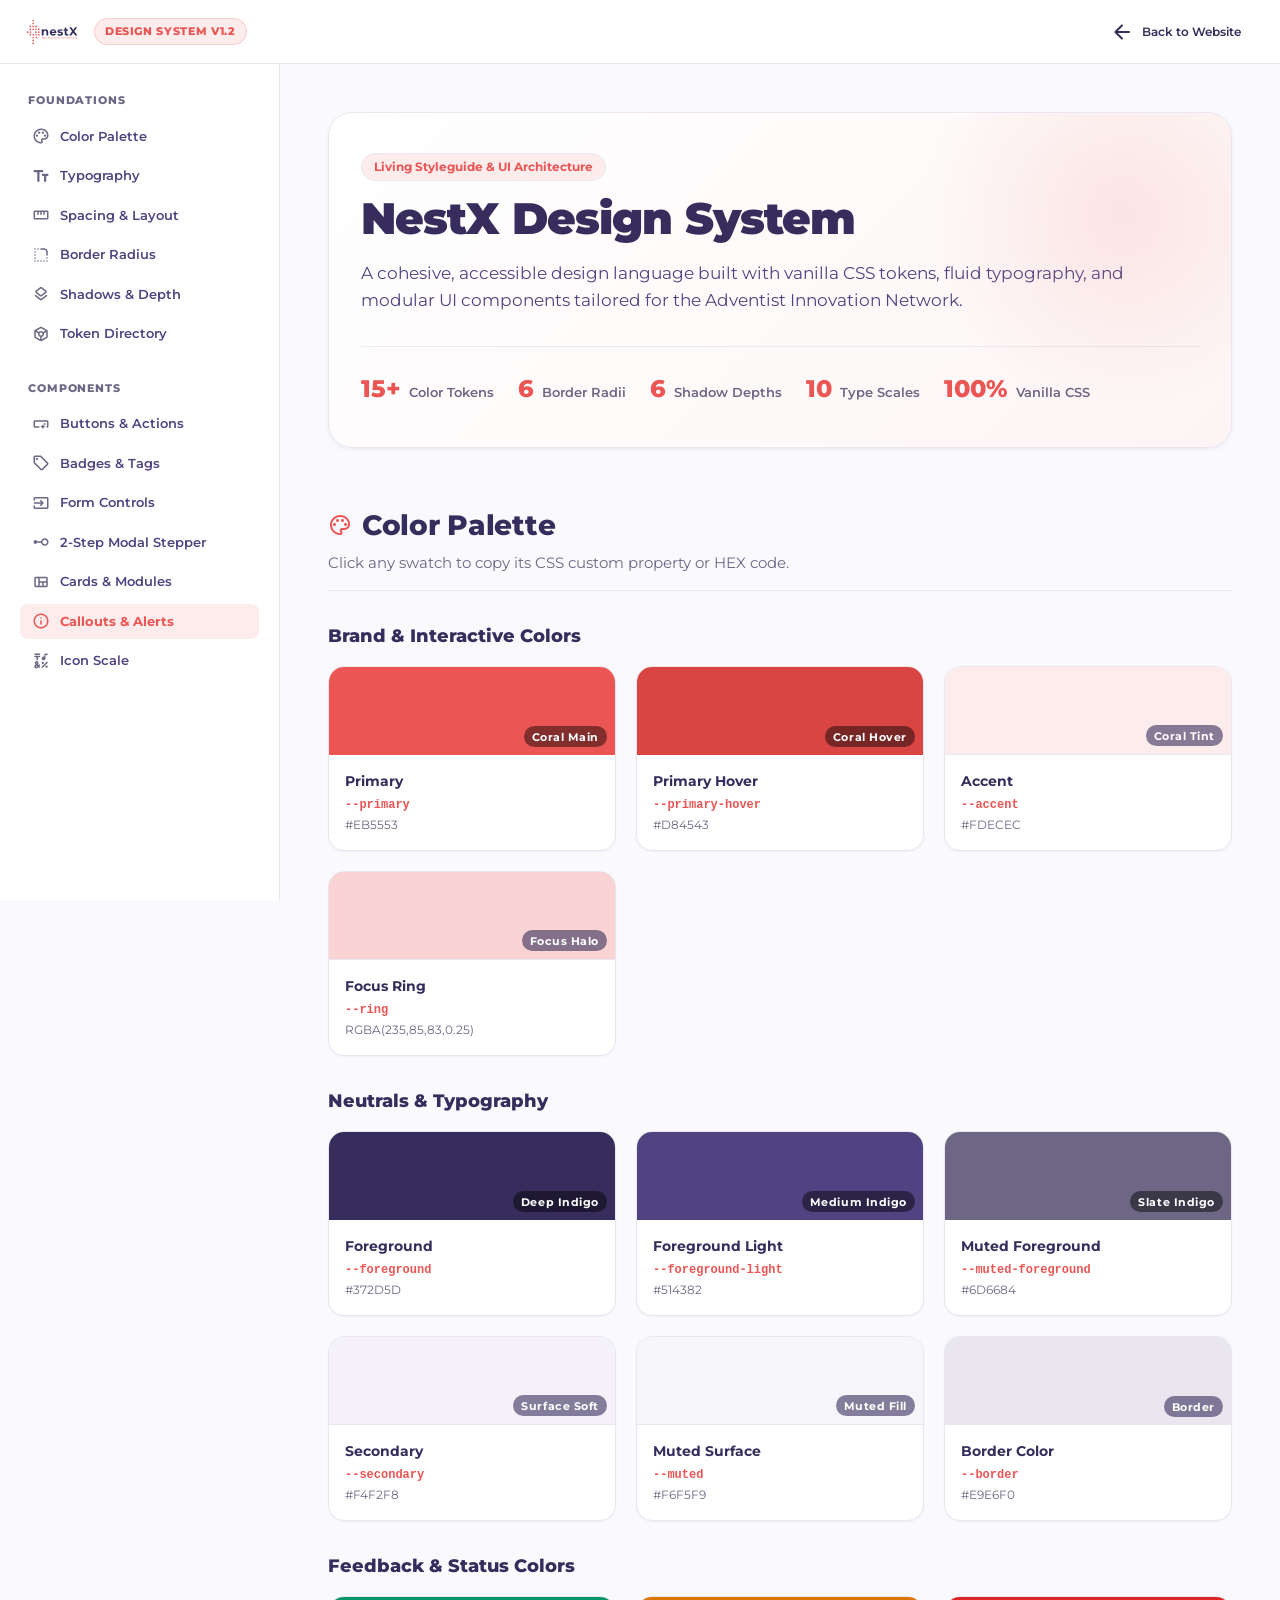
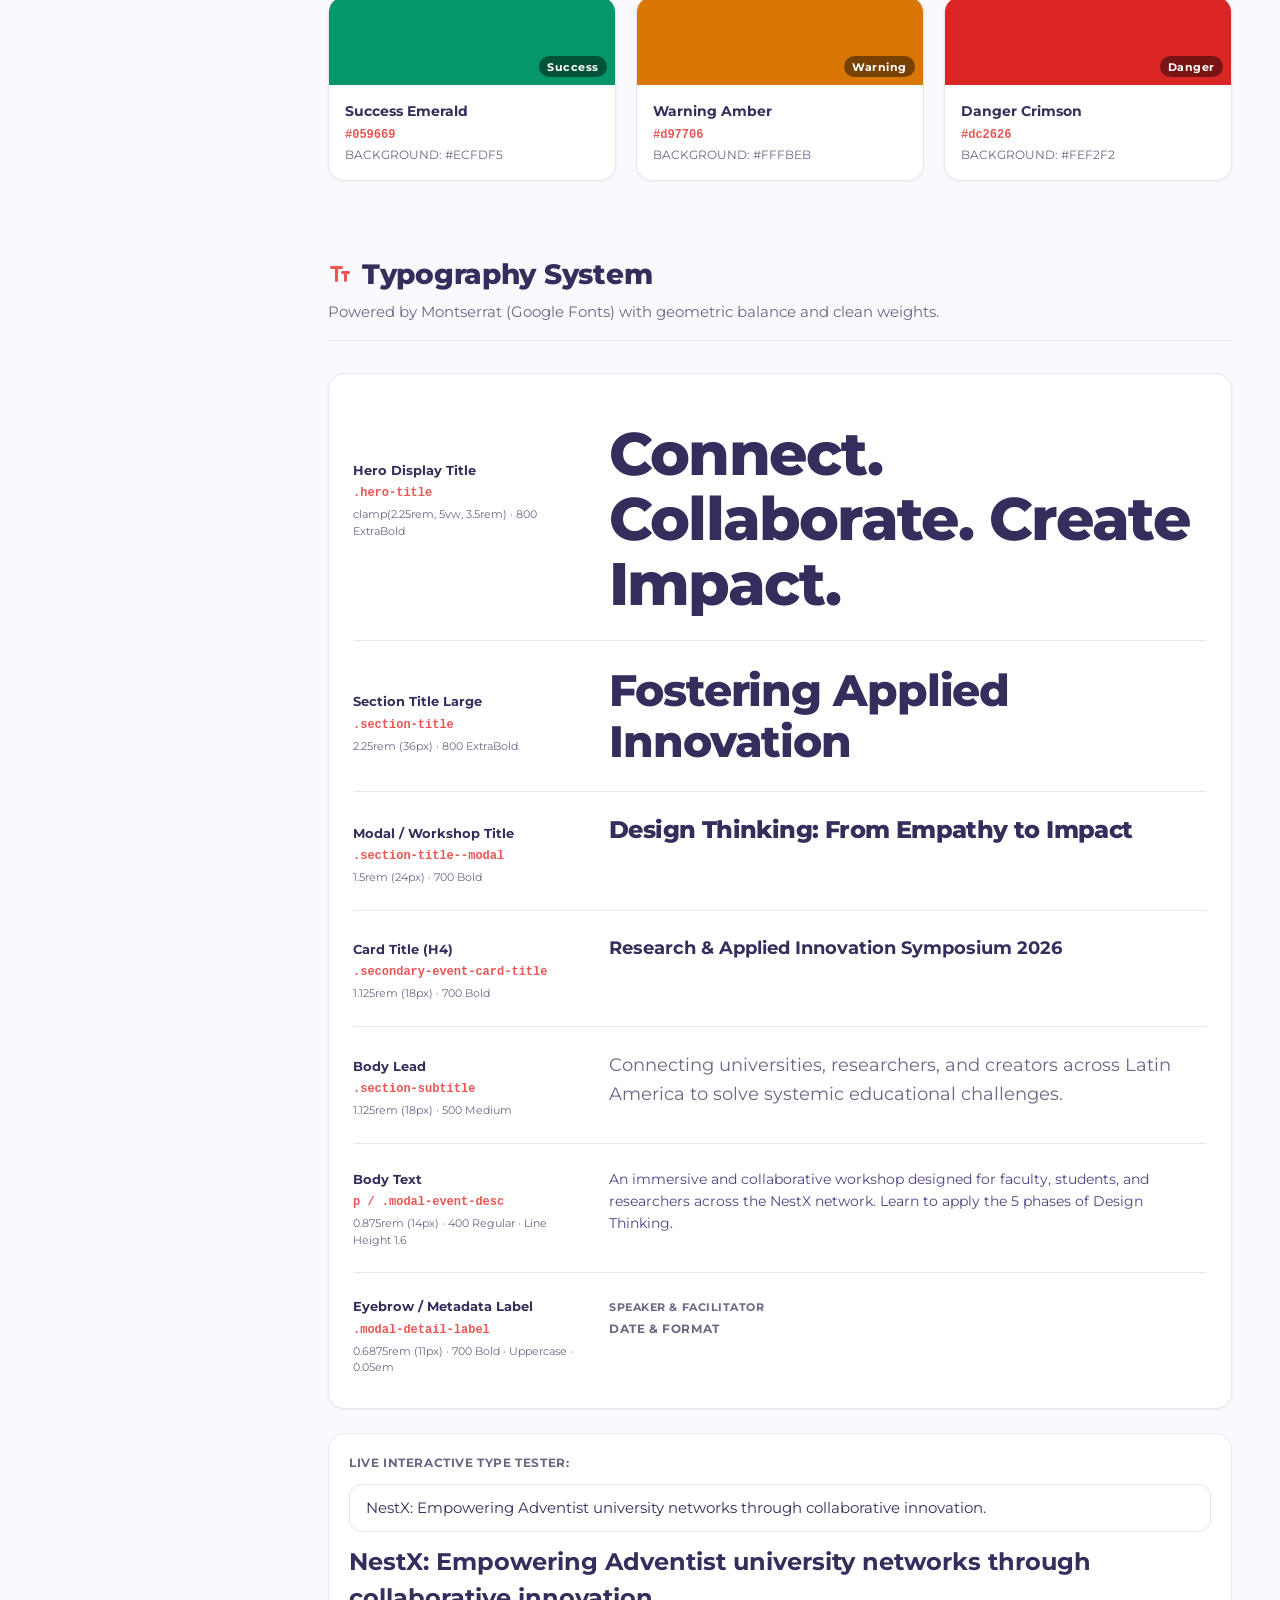
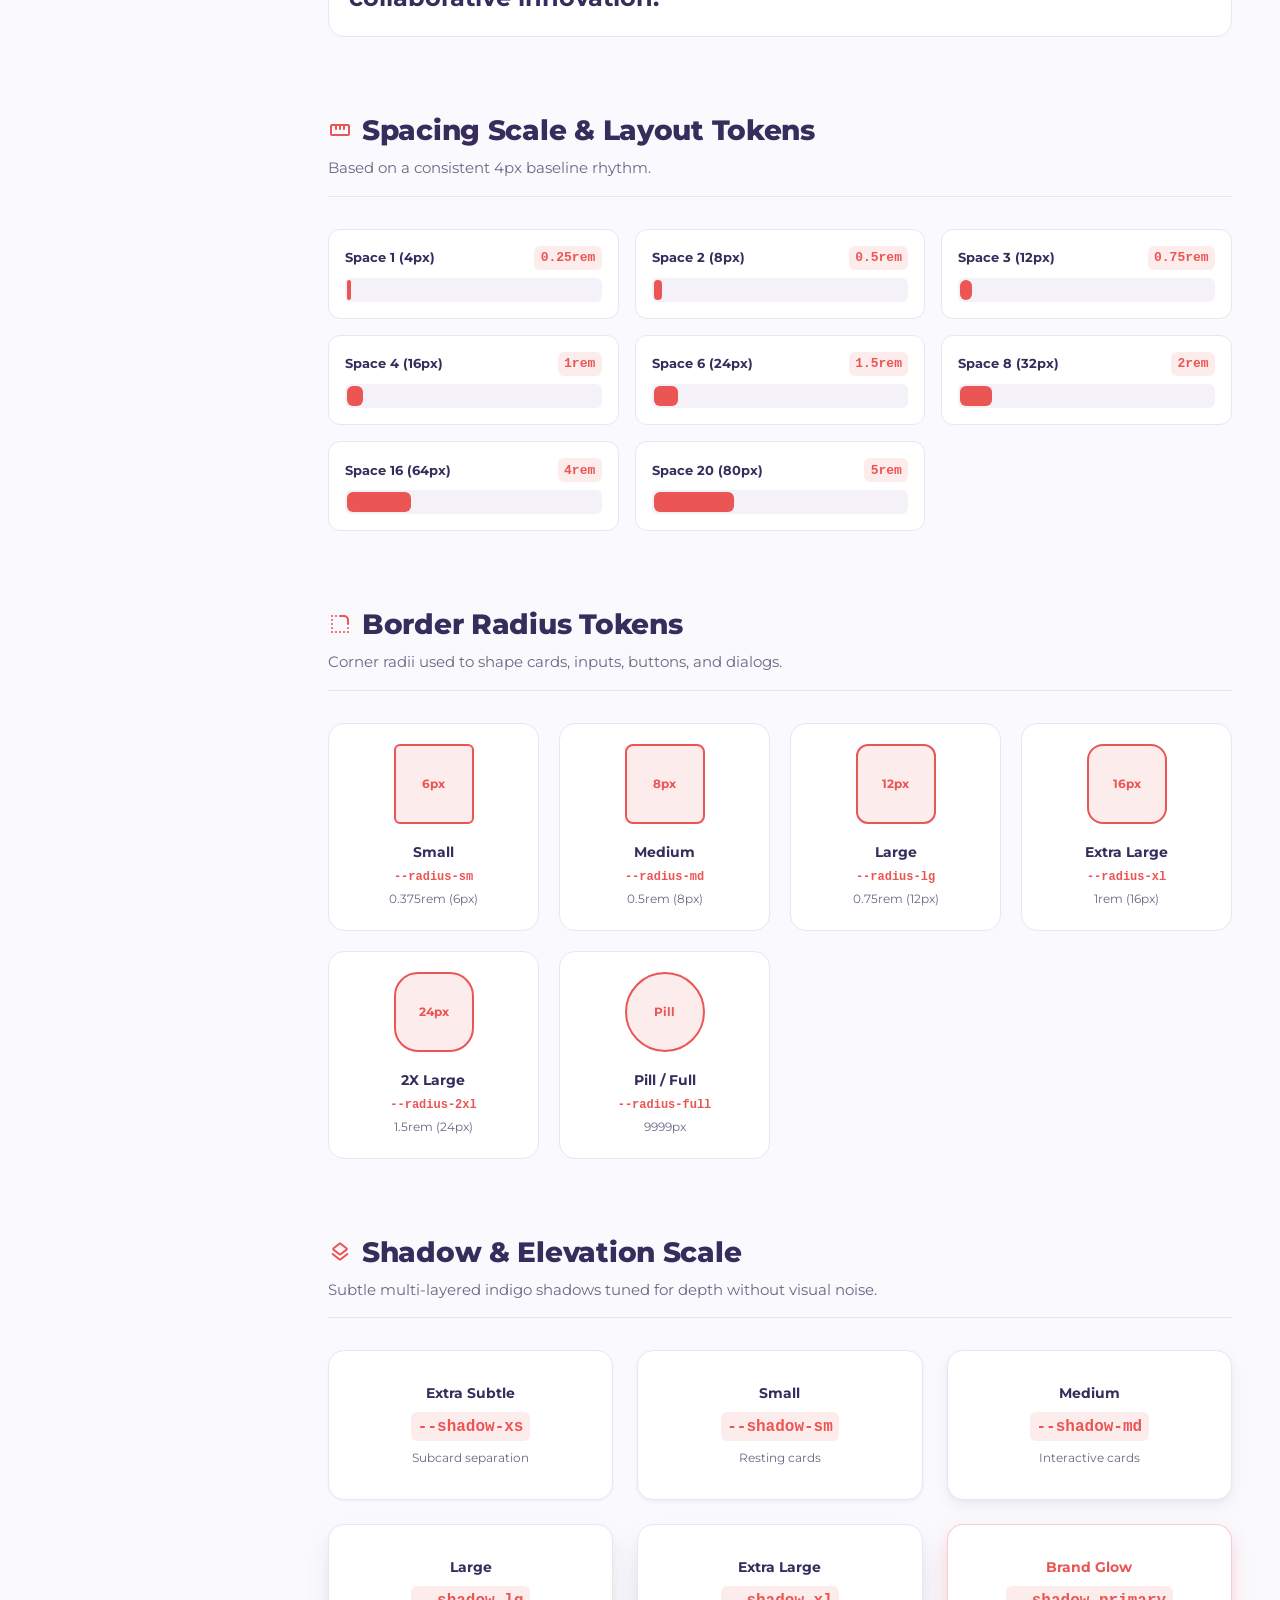
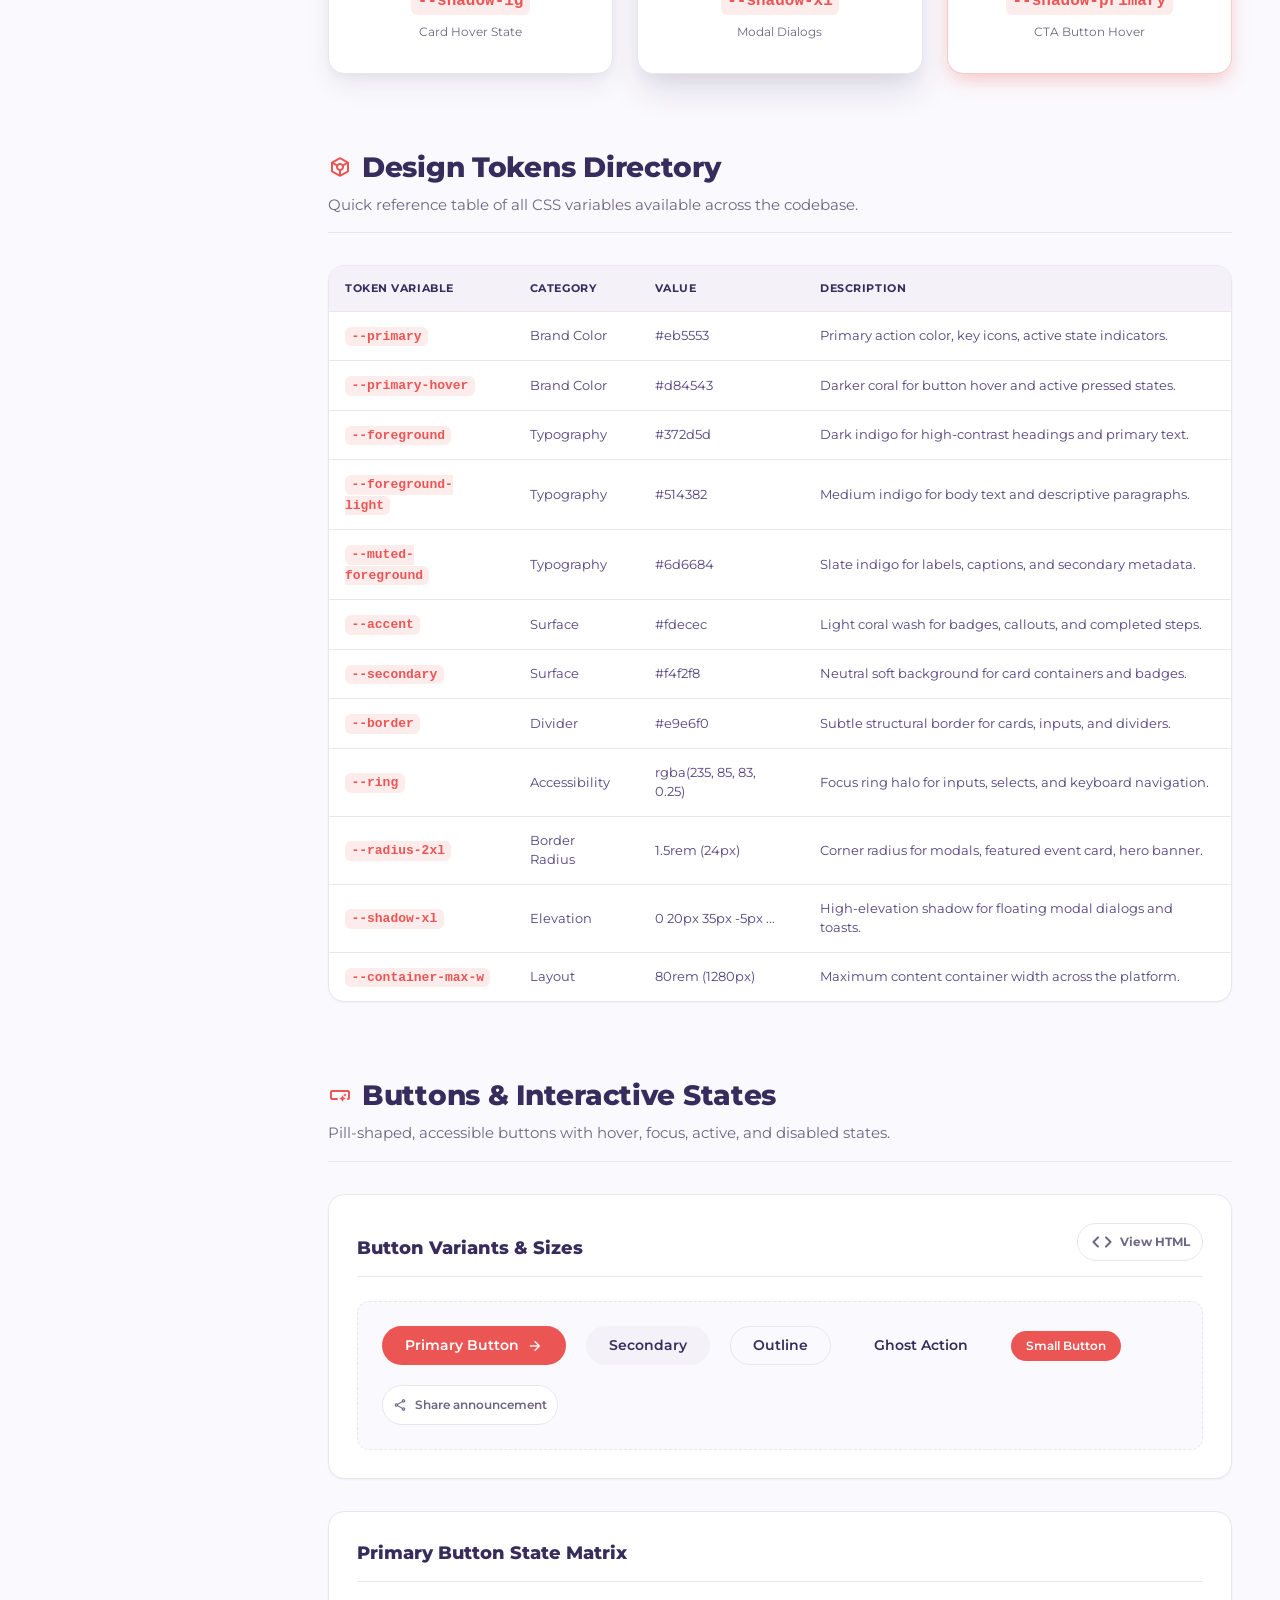
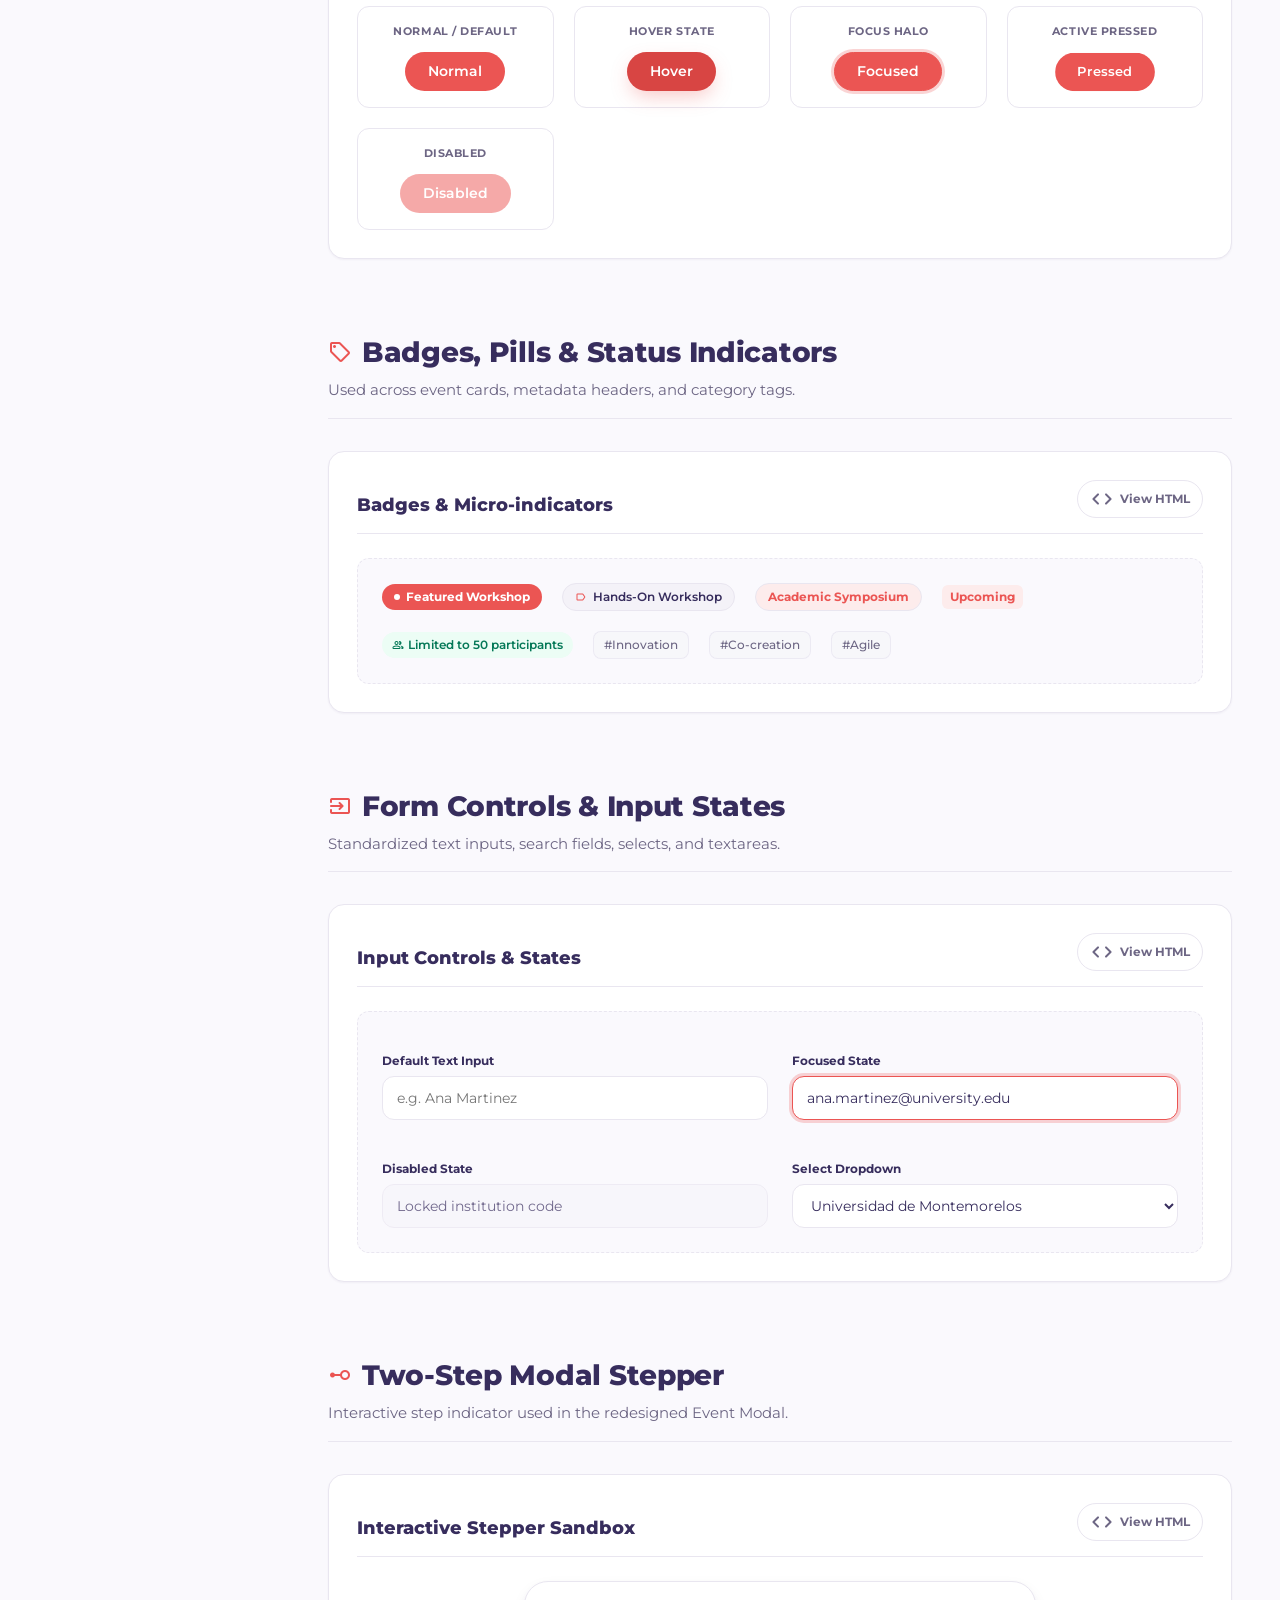
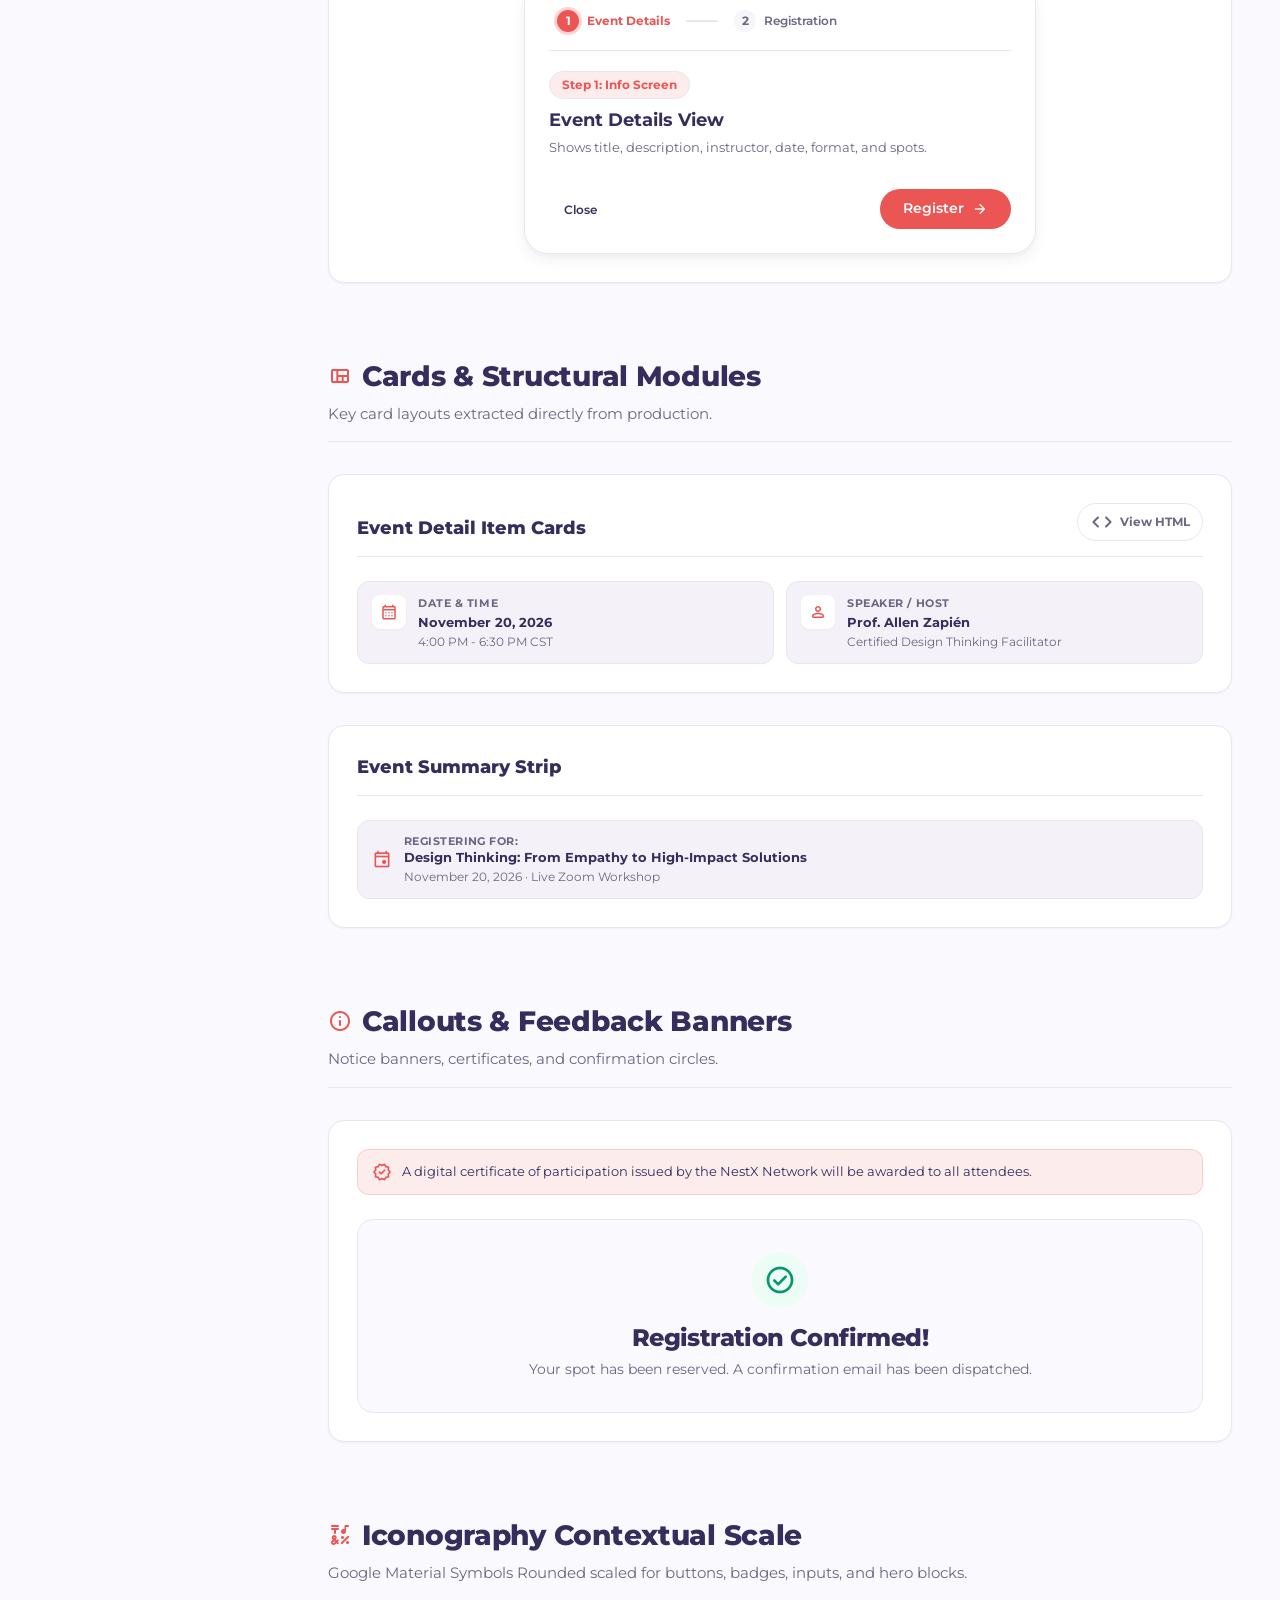
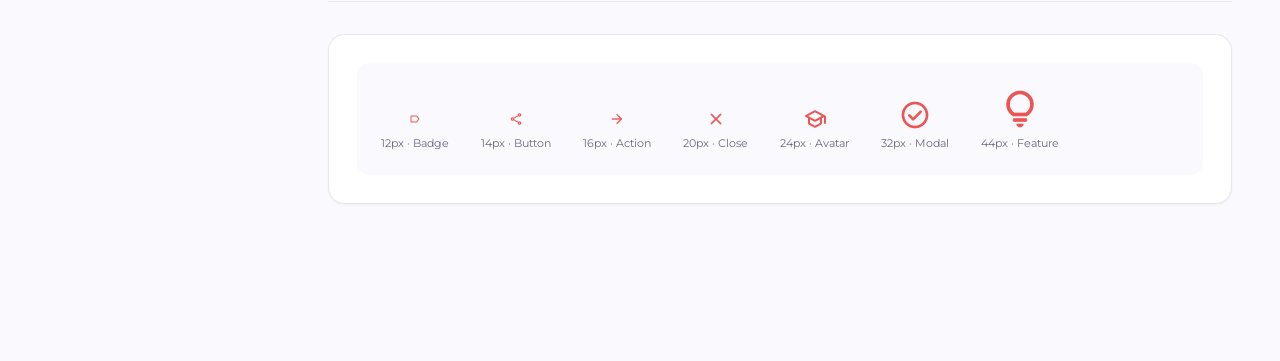
==== commit c978df50: "detalles del sistema de diseño" ====
--- a/designSystem.html
+++ b/designSystem.html
@@ -20,792 +20,15 @@
   <link rel="stylesheet" href="styles.css">
   <link rel="icon" type="image/svg+xml" href="images/favicon.svg">
 
-  <style>
-    /* ==========================================================================
-       NESTX DESIGN SYSTEM — DOCUMENTATION UI EXTENSIONS
-       ========================================================================== */
-
-    :root {
-      --sidebar-width: 17.5rem;
-      --code-bg: #1e1b2e;
-      --code-fg: #f4f2f8;
-      --doc-border: rgba(55, 45, 93, 0.08);
-      --doc-accent-bg: rgba(235, 85, 83, 0.05);
-    }
-
-    body {
-      background-color: #faf9fd;
-      color: var(--foreground);
-    }
-
-    /* Top Utility Header */
-    .ds-topbar {
-      position: sticky;
-      top: 0;
-      z-index: 90;
-      height: 4rem;
-      background: rgba(255, 255, 255, 0.94);
-      backdrop-filter: blur(12px);
-      -webkit-backdrop-filter: blur(12px);
-      border-bottom: 1px solid var(--border);
-      display: flex;
-      align-items: center;
-      justify-content: space-between;
-      padding-inline: 1.5rem;
-      transition: all 0.2s ease;
-    }
-
-    .ds-brand-group {
-      display: flex;
-      align-items: center;
-      gap: 0.875rem;
-    }
-
-    .ds-badge-version {
-      background: var(--accent);
-      color: var(--primary);
-      font-size: 0.6875rem;
-      font-weight: 800;
-      padding: 0.25rem 0.625rem;
-      border-radius: var(--radius-full);
-      text-transform: uppercase;
-      letter-spacing: 0.06em;
-      border: 1px solid rgba(235, 85, 83, 0.2);
-    }
-
-    .ds-topbar-actions {
-      display: flex;
-      align-items: center;
-      gap: 0.75rem;
-    }
-
-    .ds-search-bar {
-      position: relative;
-      width: 16rem;
-      display: none;
-    }
-
-    @media (min-width: 900px) {
-      .ds-search-bar {
-        display: block;
-      }
-    }
-
-    .ds-search-input {
-      width: 100%;
-      height: 2.25rem;
-      padding-left: 2.25rem;
-      padding-right: 0.875rem;
-      border-radius: var(--radius-full);
-      border: 1px solid var(--border);
-      background-color: var(--secondary);
-      font-size: 0.8125rem;
-      color: var(--foreground);
-      outline: none;
-      transition: all 0.2s ease;
-    }
-
-    .ds-search-input:focus {
-      border-color: var(--primary);
-      background-color: #fff;
-      box-shadow: 0 0 0 3px var(--ring);
-    }
-
-    .ds-search-icon {
-      position: absolute;
-      left: 0.75rem;
-      top: 50%;
-      transform: translateY(-50%);
-      font-size: 1.125rem;
-      color: var(--muted-foreground);
-      pointer-events: none;
-    }
-
-    /* Main Layout Grid */
-    .ds-layout {
-      display: flex;
-      min-height: calc(100vh - 4rem);
-      max-width: 96rem;
-      margin-inline: auto;
-    }
-
-    /* Sidebar Navigation */
-    .ds-sidebar {
-      width: var(--sidebar-width);
-      flex-shrink: 0;
-      border-right: 1px solid var(--border);
-      background: #ffffff;
-      padding: 1.75rem 1.25rem;
-      position: sticky;
-      top: 4rem;
-      height: calc(100vh - 4rem);
-      overflow-y: auto;
-      display: none;
-    }
-
-    @media (min-width: 1024px) {
-      .ds-sidebar {
-        display: block;
-      }
-    }
-
-    .ds-nav-group {
-      margin-bottom: 1.75rem;
-    }
-
-    .ds-nav-title {
-      font-size: 0.6875rem;
-      font-weight: 800;
-      text-transform: uppercase;
-      letter-spacing: 0.08em;
-      color: var(--muted-foreground);
-      margin-bottom: 0.625rem;
-      padding-left: 0.5rem;
-    }
-
-    .ds-nav-list {
-      display: flex;
-      flex-direction: column;
-      gap: 0.25rem;
-    }
-
-    .ds-nav-link {
-      display: flex;
-      align-items: center;
-      gap: 0.625rem;
-      padding: 0.5rem 0.75rem;
-      border-radius: var(--radius-md);
-      font-size: 0.8125rem;
-      font-weight: 600;
-      color: var(--foreground-light);
-      text-decoration: none;
-      transition: all 0.15s ease;
-    }
-
-    .ds-nav-link:hover {
-      background-color: var(--secondary);
-      color: var(--primary);
-    }
-
-    .ds-nav-link.is-active {
-      background-color: var(--accent);
-      color: var(--primary);
-      font-weight: 700;
-    }
-
-    .ds-nav-link .material-symbols-rounded {
-      font-size: 1.125rem;
-      color: var(--muted-foreground);
-      transition: color 0.15s ease;
-    }
-
-    .ds-nav-link:hover .material-symbols-rounded,
-    .ds-nav-link.is-active .material-symbols-rounded {
-      color: var(--primary);
-    }
-
-    /* Content Area */
-    .ds-content {
-      flex: 1;
-      padding: 2rem 1.5rem 6rem;
-      min-width: 0;
-    }
-
-    @media (min-width: 768px) {
-      .ds-content {
-        padding: 3rem 3rem 6rem;
-      }
-    }
-
-    /* Hero Banner */
-    .ds-hero {
-      background: linear-gradient(135deg, #ffffff 0%, #fdf5f5 100%);
-      border: 1px solid var(--border);
-      border-radius: var(--radius-2xl);
-      padding: 2.5rem 2rem;
-      margin-bottom: 3.5rem;
-      position: relative;
-      overflow: hidden;
-      box-shadow: var(--shadow-sm);
-    }
-
-    .ds-hero::after {
-      content: '';
-      position: absolute;
-      top: -30%;
-      right: -10%;
-      width: 25rem;
-      height: 25rem;
-      background: radial-gradient(circle, rgba(235, 85, 83, 0.12) 0%, transparent 70%);
-      pointer-events: none;
-    }
-
-    .ds-hero-title {
-      font-size: clamp(1.875rem, 4vw, 2.75rem);
-      font-weight: 900;
-      color: var(--foreground);
-      line-height: 1.15;
-      letter-spacing: -0.02em;
-    }
-
-    .ds-hero-lead {
-      font-size: 1.0625rem;
-      line-height: 1.6;
-      color: var(--foreground-light);
-      margin-top: 1rem;
-      max-width: 48rem;
-    }
-
-    .ds-hero-stats {
-      display: flex;
-      flex-wrap: wrap;
-      gap: 1.5rem;
-      margin-top: 2rem;
-      padding-top: 1.5rem;
-      border-top: 1px solid rgba(55, 45, 93, 0.08);
-    }
-
-    .ds-stat-item {
-      display: flex;
-      align-items: baseline;
-      gap: 0.5rem;
-    }
-
-    .ds-stat-number {
-      font-size: 1.5rem;
-      font-weight: 800;
-      color: var(--primary);
-    }
-
-    .ds-stat-label {
-      font-size: 0.8125rem;
-      font-weight: 600;
-      color: var(--muted-foreground);
-    }
-
-    /* Section Styles */
-    .ds-section {
-      margin-bottom: 4.5rem;
-      scroll-margin-top: 5.5rem;
-    }
-
-    .ds-section-header {
-      margin-bottom: 2rem;
-      border-bottom: 1px solid var(--border);
-      padding-bottom: 1rem;
-      display: flex;
-      flex-wrap: wrap;
-      align-items: baseline;
-      justify-content: space-between;
-      gap: 0.75rem;
-    }
-
-    .ds-section-title {
-      font-size: 1.75rem;
-      font-weight: 800;
-      color: var(--foreground);
-      letter-spacing: -0.01em;
-      display: flex;
-      align-items: center;
-      gap: 0.625rem;
-    }
-
-    .ds-section-desc {
-      font-size: 0.9375rem;
-      color: var(--muted-foreground);
-      margin-top: 0.375rem;
-    }
-
-    /* Color Swatches Grid */
-    .ds-color-grid {
-      display: grid;
-      grid-template-columns: repeat(auto-fill, minmax(13.5rem, 1fr));
-      gap: 1.25rem;
-      margin-bottom: 2rem;
-    }
-
-    .ds-color-card {
-      background: #ffffff;
-      border: 1px solid var(--border);
-      border-radius: var(--radius-xl);
-      overflow: hidden;
-      box-shadow: var(--shadow-xs);
-      transition: all 0.2s cubic-bezier(0.16, 1, 0.3, 1);
-      cursor: pointer;
-      position: relative;
-    }
-
-    .ds-color-card:hover {
-      transform: translateY(-3px);
-      box-shadow: var(--shadow-md);
-      border-color: rgba(235, 85, 83, 0.3);
-    }
-
-    .ds-swatch {
-      height: 5.5rem;
-      width: 100%;
-      position: relative;
-      display: flex;
-      align-items: flex-end;
-      justify-content: flex-end;
-      padding: 0.5rem;
-    }
-
-    .ds-swatch-badge {
-      background: rgba(0, 0, 0, 0.45);
-      backdrop-filter: blur(4px);
-      color: #fff;
-      font-size: 0.6875rem;
-      font-weight: 700;
-      padding: 0.15rem 0.5rem;
-      border-radius: var(--radius-full);
-      letter-spacing: 0.05em;
-    }
-
-    .ds-color-body {
-      padding: 1rem;
-    }
-
-    .ds-color-name {
-      font-size: 0.875rem;
-      font-weight: 700;
-      color: var(--foreground);
-    }
-
-    .ds-color-var {
-      font-family: ui-monospace, SFMono-Regular, Menlo, Monaco, Consolas, monospace;
-      font-size: 0.75rem;
-      color: var(--primary);
-      margin-top: 0.25rem;
-      font-weight: 600;
-    }
-
-    .ds-color-value {
-      font-size: 0.75rem;
-      color: var(--muted-foreground);
-      margin-top: 0.125rem;
-      text-transform: uppercase;
-      display: flex;
-      align-items: center;
-      justify-content: space-between;
-    }
-
-    .ds-copy-hint {
-      font-size: 0.6875rem;
-      color: var(--muted-foreground);
-      opacity: 0;
-      transition: opacity 0.2s ease;
-    }
-
-    .ds-color-card:hover .ds-copy-hint {
-      opacity: 1;
-    }
-
-    /* Typography Showcase */
-    .ds-type-specimen {
-      background: #ffffff;
-      border: 1px solid var(--border);
-      border-radius: var(--radius-xl);
-      padding: 1.5rem;
-      margin-bottom: 1.5rem;
-      box-shadow: var(--shadow-xs);
-    }
-
-    .ds-type-row {
-      display: grid;
-      grid-template-columns: 1fr;
-      gap: 1rem;
-      padding-block: 1.5rem;
-      border-bottom: 1px solid var(--border);
-      align-items: baseline;
-    }
-
-    @media (min-width: 768px) {
-      .ds-type-row {
-        grid-template-columns: 14rem 1fr;
-        gap: 2rem;
-      }
-    }
-
-    .ds-type-row:last-child {
-      border-bottom: none;
-      padding-bottom: 0.5rem;
-    }
-
-    .ds-type-meta {
-      display: flex;
-      flex-direction: column;
-      gap: 0.25rem;
-    }
-
-    .ds-type-role {
-      font-size: 0.8125rem;
-      font-weight: 700;
-      color: var(--foreground);
-    }
-
-    .ds-type-token {
-      font-family: ui-monospace, SFMono-Regular, monospace;
-      font-size: 0.75rem;
-      color: var(--primary);
-      font-weight: 600;
-    }
-
-    .ds-type-specs {
-      font-size: 0.6875rem;
-      color: var(--muted-foreground);
-    }
-
-    .ds-type-preview {
-      overflow-x: auto;
-      min-width: 0;
-    }
-
-    /* Live Pangram Tester */
-    .ds-pangram-box {
-      background: #ffffff;
-      border: 1px solid var(--border);
-      border-radius: var(--radius-xl);
-      padding: 1.25rem;
-      margin-top: 1.5rem;
-      display: flex;
-      flex-direction: column;
-      gap: 0.75rem;
-    }
-
-    .ds-pangram-input {
-      width: 100%;
-      padding: 0.75rem 1rem;
-      border-radius: var(--radius-lg);
-      border: 1px solid var(--border);
-      font-size: 0.9375rem;
-      color: var(--foreground);
-      outline: none;
-    }
-
-    .ds-pangram-input:focus {
-      border-color: var(--primary);
-      box-shadow: 0 0 0 3px var(--ring);
-    }
-
-    /* Spacing Visualizer */
-    .ds-spacing-grid {
-      display: grid;
-      grid-template-columns: repeat(auto-fill, minmax(18rem, 1fr));
-      gap: 1rem;
-    }
-
-    .ds-spacing-card {
-      background: #ffffff;
-      border: 1px solid var(--border);
-      border-radius: var(--radius-lg);
-      padding: 1rem;
-      display: flex;
-      flex-direction: column;
-      gap: 0.5rem;
-    }
-
-    .ds-spacing-header {
-      display: flex;
-      justify-content: space-between;
-      align-items: center;
-      font-size: 0.8125rem;
-    }
-
-    .ds-spacing-bar-wrapper {
-      height: 1.5rem;
-      background: var(--secondary);
-      border-radius: var(--radius-sm);
-      display: flex;
-      align-items: center;
-      padding-inline: 2px;
-    }
-
-    .ds-spacing-bar {
-      height: 1.25rem;
-      background: var(--primary);
-      border-radius: var(--radius-sm);
-      transition: width 0.3s ease;
-    }
-
-    /* Border Radius Grid */
-    .ds-radius-grid {
-      display: grid;
-      grid-template-columns: repeat(auto-fill, minmax(13rem, 1fr));
-      gap: 1.25rem;
-    }
-
-    .ds-radius-card {
-      background: #ffffff;
-      border: 1px solid var(--border);
-      border-radius: var(--radius-xl);
-      padding: 1.25rem;
-      display: flex;
-      flex-direction: column;
-      align-items: center;
-      text-align: center;
-      gap: 1rem;
-    }
-
-    .ds-radius-box {
-      width: 5rem;
-      height: 5rem;
-      background: var(--accent);
-      border: 2px solid var(--primary);
-      display: flex;
-      align-items: center;
-      justify-content: center;
-      font-size: 0.75rem;
-      font-weight: 700;
-      color: var(--primary);
-    }
-
-    /* Shadows Grid */
-    .ds-shadow-grid {
-      display: grid;
-      grid-template-columns: repeat(auto-fill, minmax(14rem, 1fr));
-      gap: 1.5rem;
-    }
-
-    .ds-shadow-card {
-      background: #ffffff;
-      border-radius: var(--radius-xl);
-      padding: 2rem 1.25rem;
-      text-align: center;
-      display: flex;
-      flex-direction: column;
-      align-items: center;
-      gap: 0.5rem;
-      border: 1px solid var(--border);
-      transition: transform 0.2s ease;
-    }
-
-    .ds-shadow-card:hover {
-      transform: translateY(-2px);
-    }
-
-    /* Master Token Table */
-    .ds-table-wrapper {
-      background: #ffffff;
-      border: 1px solid var(--border);
-      border-radius: var(--radius-xl);
-      overflow-x: auto;
-      box-shadow: var(--shadow-xs);
-    }
-
-    .ds-token-table {
-      width: 100%;
-      border-collapse: collapse;
-      text-align: left;
-      font-size: 0.8125rem;
-    }
-
-    .ds-token-table th {
-      background: var(--secondary);
-      padding: 0.875rem 1rem;
-      font-weight: 700;
-      color: var(--foreground);
-      border-bottom: 1px solid var(--border);
-      text-transform: uppercase;
-      font-size: 0.6875rem;
-      letter-spacing: 0.05em;
-    }
-
-    .ds-token-table td {
-      padding: 0.875rem 1rem;
-      border-bottom: 1px solid var(--border);
-      color: var(--foreground-light);
-    }
-
-    .ds-token-table tr:last-child td {
-      border-bottom: none;
-    }
-
-    .ds-token-table tr:hover td {
-      background-color: #faf9fd;
-    }
-
-    .ds-token-code {
-      font-family: ui-monospace, SFMono-Regular, monospace;
-      color: var(--primary);
-      font-weight: 600;
-      background: var(--accent);
-      padding: 0.15rem 0.4rem;
-      border-radius: var(--radius-sm);
-    }
-
-    /* Component Showcase Blocks */
-    .ds-component-block {
-      background: #ffffff;
-      border: 1px solid var(--border);
-      border-radius: var(--radius-xl);
-      padding: 1.75rem;
-      margin-bottom: 2rem;
-      box-shadow: var(--shadow-xs);
-    }
-
-    .ds-component-header {
-      display: flex;
-      align-items: baseline;
-      justify-content: space-between;
-      border-bottom: 1px solid var(--border);
-      padding-bottom: 0.875rem;
-      margin-bottom: 1.5rem;
-    }
-
-    .ds-component-title {
-      font-size: 1.125rem;
-      font-weight: 800;
-      color: var(--foreground);
-    }
-
-    .ds-component-canvas {
-      padding: 1.5rem;
-      background: #faf9fd;
-      border-radius: var(--radius-lg);
-      border: 1px dashed var(--border);
-      display: flex;
-      flex-wrap: wrap;
-      align-items: center;
-      gap: 1.25rem;
-    }
-
-    .ds-state-matrix {
-      width: 100%;
-      display: grid;
-      grid-template-columns: repeat(auto-fit, minmax(11rem, 1fr));
-      gap: 1.25rem;
-    }
-
-    .ds-state-cell {
-      background: #ffffff;
-      border: 1px solid var(--border);
-      border-radius: var(--radius-lg);
-      padding: 1rem;
-      display: flex;
-      flex-direction: column;
-      align-items: center;
-      gap: 0.75rem;
-      text-align: center;
-    }
-
-    .ds-state-label {
-      font-size: 0.6875rem;
-      font-weight: 700;
-      text-transform: uppercase;
-      letter-spacing: 0.05em;
-      color: var(--muted-foreground);
-    }
-
-    /* Code Snippet Viewer */
-    .ds-code-drawer {
-      margin-top: 1rem;
-    }
-
-    .ds-code-btn {
-      display: inline-flex;
-      align-items: center;
-      gap: 0.375rem;
-      font-size: 0.75rem;
-      font-weight: 700;
-      color: var(--muted-foreground);
-      padding: 0.375rem 0.75rem;
-      border-radius: var(--radius-full);
-      border: 1px solid var(--border);
-      background: #fff;
-      transition: all 0.15s ease;
-    }
-
-    .ds-code-btn:hover {
-      color: var(--primary);
-      border-color: var(--primary);
-    }
-
-    .ds-code-block {
-      display: none;
-      margin-top: 0.75rem;
-      background: var(--code-bg);
-      color: var(--code-fg);
-      border-radius: var(--radius-lg);
-      padding: 1rem;
-      font-family: ui-monospace, SFMono-Regular, monospace;
-      font-size: 0.78125rem;
-      line-height: 1.5;
-      overflow-x: auto;
-      white-space: pre-wrap;
-    }
-
-    .ds-code-block.is-visible {
-      display: block;
-    }
-
-    /* Interactive Stepper Sandbox */
-    .ds-stepper-sandbox {
-      max-width: 32rem;
-      margin-inline: auto;
-      background: #fff;
-      border: 1px solid var(--border);
-      border-radius: var(--radius-2xl);
-      padding: 1.5rem;
-      box-shadow: var(--shadow-md);
-    }
-
-    /* Toast Notification */
-    .ds-toast {
-      position: fixed;
-      bottom: 2rem;
-      right: 2rem;
-      z-index: 999;
-      background: var(--foreground);
-      color: #fff;
-      padding: 0.75rem 1.25rem;
-      border-radius: var(--radius-full);
-      font-size: 0.8125rem;
-      font-weight: 700;
-      display: flex;
-      align-items: center;
-      gap: 0.5rem;
-      box-shadow: var(--shadow-xl);
-      transform: translateY(100px);
-      opacity: 0;
-      pointer-events: none;
-      transition: all 0.25s cubic-bezier(0.16, 1, 0.3, 1);
-    }
-
-    .ds-toast.is-shown {
-      transform: translateY(0);
-      opacity: 1;
-    }
-
-    .ds-toast .material-symbols-rounded {
-      color: #10b981;
-      font-size: 1.125rem;
-    }
-
-    /* Simulation of forced states */
-    .sim-hover {
-      background-color: var(--primary-hover) !important;
-      box-shadow: var(--shadow-primary) !important;
-    }
-
-    .sim-focus {
-      border-color: var(--primary) !important;
-      box-shadow: 0 0 0 3px var(--ring) !important;
-    }
-
-    .sim-active {
-      transform: scale(0.96) !important;
-    }
-  </style>
 </head>
 
-<body>
+<body class="ds-body">
 
   <!-- ==================== TOP NAVIGATION BAR ==================== -->
   <header class="ds-topbar">
     <div class="ds-brand-group">
       <a href="index.html#top" aria-label="Go to NestX home">
-        <img src="images/NestX.svg" alt="NestX Logo" style="height: 1.875rem; width: auto;">
+        <img src="images/NestX.svg" alt="NestX Logo" class="ds-logo-img">
       </a>
       <span class="ds-badge-version">Design System v1.2</span>
     </div>
@@ -893,7 +116,7 @@
       <!-- Hero Header -->
       <section class="ds-hero">
         <span class="badge-tag badge-accent">Living Styleguide &amp; UI Architecture</span>
-        <h1 class="ds-hero-title" style="margin-top: 0.75rem;">NestX Design System</h1>
+        <h1 class="ds-hero-title ds-mt-3">NestX Design System</h1>
         <p class="ds-hero-lead">
           A cohesive, accessible design language built with vanilla CSS tokens, fluid typography, and modular UI
           components tailored for the Adventist Innovation Network.
@@ -937,11 +160,11 @@
           </div>
         </div>
 
-        <h3 class="ds-component-title" style="margin-bottom: 1rem;">Brand &amp; Interactive Colors</h3>
+        <h3 class="ds-component-title ds-mb-4">Brand &amp; Interactive Colors</h3>
         <div class="ds-color-grid">
           <!-- Primary Coral -->
           <div class="ds-color-card" data-copy="var(--primary)" data-hex="#eb5553">
-            <div class="ds-swatch" style="background-color: var(--primary);">
+            <div class="ds-swatch ds-bg-primary">
               <span class="ds-swatch-badge">Coral Main</span>
             </div>
             <div class="ds-color-body">
@@ -956,7 +179,7 @@
 
           <!-- Primary Hover -->
           <div class="ds-color-card" data-copy="var(--primary-hover)" data-hex="#d84543">
-            <div class="ds-swatch" style="background-color: var(--primary-hover);">
+            <div class="ds-swatch ds-bg-primary-hover">
               <span class="ds-swatch-badge">Coral Hover</span>
             </div>
             <div class="ds-color-body">
@@ -971,8 +194,8 @@
 
           <!-- Accent Tint -->
           <div class="ds-color-card" data-copy="var(--accent)" data-hex="#fdecec">
-            <div class="ds-swatch" style="background-color: var(--accent); border-bottom: 1px solid var(--border);">
-              <span class="ds-swatch-badge" style="background: rgba(55,45,93,0.6);">Coral Tint</span>
+            <div class="ds-swatch ds-bg-accent ds-swatch--bordered">
+              <span class="ds-swatch-badge ds-swatch-badge--on-light">Coral Tint</span>
             </div>
             <div class="ds-color-body">
               <h4 class="ds-color-name">Accent</h4>
@@ -986,9 +209,8 @@
 
           <!-- Focus Ring -->
           <div class="ds-color-card" data-copy="var(--ring)" data-hex="rgba(235, 85, 83, 0.25)">
-            <div class="ds-swatch"
-              style="background-color: rgba(235, 85, 83, 0.25); border-bottom: 1px solid var(--border);">
-              <span class="ds-swatch-badge" style="background: rgba(55,45,93,0.6);">Focus Halo</span>
+            <div class="ds-swatch ds-bg-ring ds-swatch--bordered">
+              <span class="ds-swatch-badge ds-swatch-badge--on-light">Focus Halo</span>
             </div>
             <div class="ds-color-body">
               <h4 class="ds-color-name">Focus Ring</h4>
@@ -1001,11 +223,11 @@
           </div>
         </div>
 
-        <h3 class="ds-component-title" style="margin-bottom: 1rem; margin-top: 2rem;">Neutrals &amp; Typography</h3>
+        <h3 class="ds-component-title ds-mb-4 ds-mt-8">Neutrals &amp; Typography</h3>
         <div class="ds-color-grid">
           <!-- Foreground Indigo -->
           <div class="ds-color-card" data-copy="var(--foreground)" data-hex="#372d5d">
-            <div class="ds-swatch" style="background-color: var(--foreground);">
+            <div class="ds-swatch ds-bg-foreground">
               <span class="ds-swatch-badge">Deep Indigo</span>
             </div>
             <div class="ds-color-body">
@@ -1020,7 +242,7 @@
 
           <!-- Foreground Light -->
           <div class="ds-color-card" data-copy="var(--foreground-light)" data-hex="#514382">
-            <div class="ds-swatch" style="background-color: var(--foreground-light);">
+            <div class="ds-swatch ds-bg-foreground-light">
               <span class="ds-swatch-badge">Medium Indigo</span>
             </div>
             <div class="ds-color-body">
@@ -1035,7 +257,7 @@
 
           <!-- Muted Foreground -->
           <div class="ds-color-card" data-copy="var(--muted-foreground)" data-hex="#6d6684">
-            <div class="ds-swatch" style="background-color: var(--muted-foreground);">
+            <div class="ds-swatch ds-bg-muted-fg">
               <span class="ds-swatch-badge">Slate Indigo</span>
             </div>
             <div class="ds-color-body">
@@ -1050,8 +272,8 @@
 
           <!-- Secondary Surface -->
           <div class="ds-color-card" data-copy="var(--secondary)" data-hex="#f4f2f8">
-            <div class="ds-swatch" style="background-color: var(--secondary); border-bottom: 1px solid var(--border);">
-              <span class="ds-swatch-badge" style="background: rgba(55,45,93,0.6);">Surface Soft</span>
+            <div class="ds-swatch ds-bg-secondary ds-swatch--bordered">
+              <span class="ds-swatch-badge ds-swatch-badge--on-light">Surface Soft</span>
             </div>
             <div class="ds-color-body">
               <h4 class="ds-color-name">Secondary</h4>
@@ -1065,8 +287,8 @@
 
           <!-- Muted Background -->
           <div class="ds-color-card" data-copy="var(--muted)" data-hex="#f6f5f9">
-            <div class="ds-swatch" style="background-color: var(--muted); border-bottom: 1px solid var(--border);">
-              <span class="ds-swatch-badge" style="background: rgba(55,45,93,0.6);">Muted Fill</span>
+            <div class="ds-swatch ds-bg-muted ds-swatch--bordered">
+              <span class="ds-swatch-badge ds-swatch-badge--on-light">Muted Fill</span>
             </div>
             <div class="ds-color-body">
               <h4 class="ds-color-name">Muted Surface</h4>
@@ -1080,8 +302,8 @@
 
           <!-- Border Divider -->
           <div class="ds-color-card" data-copy="var(--border)" data-hex="#e9e6f0">
-            <div class="ds-swatch" style="background-color: var(--border);">
-              <span class="ds-swatch-badge" style="background: rgba(55,45,93,0.6);">Border</span>
+            <div class="ds-swatch ds-bg-border">
+              <span class="ds-swatch-badge ds-swatch-badge--on-light">Border</span>
             </div>
             <div class="ds-color-body">
               <h4 class="ds-color-name">Border Color</h4>
@@ -1094,11 +316,11 @@
           </div>
         </div>
 
-        <h3 class="ds-component-title" style="margin-bottom: 1rem; margin-top: 2rem;">Feedback &amp; Status Colors</h3>
+        <h3 class="ds-component-title ds-mb-4 ds-mt-8">Feedback &amp; Status Colors</h3>
         <div class="ds-color-grid">
           <!-- Success -->
           <div class="ds-color-card" data-copy="#059669" data-hex="#059669">
-            <div class="ds-swatch" style="background-color: #059669;">
+            <div class="ds-swatch ds-bg-success">
               <span class="ds-swatch-badge">Success</span>
             </div>
             <div class="ds-color-body">
@@ -1113,7 +335,7 @@
 
           <!-- Warning -->
           <div class="ds-color-card" data-copy="#d97706" data-hex="#d97706">
-            <div class="ds-swatch" style="background-color: #d97706;">
+            <div class="ds-swatch ds-bg-warning">
               <span class="ds-swatch-badge">Warning</span>
             </div>
             <div class="ds-color-body">
@@ -1128,7 +350,7 @@
 
           <!-- Danger -->
           <div class="ds-color-card" data-copy="#dc2626" data-hex="#dc2626">
-            <div class="ds-swatch" style="background-color: #dc2626;">
+            <div class="ds-swatch ds-bg-danger">
               <span class="ds-swatch-badge">Danger</span>
             </div>
             <div class="ds-color-body">
@@ -1167,7 +389,7 @@
               <span class="ds-type-specs">clamp(2.25rem, 5vw, 3.5rem) · 800 ExtraBold</span>
             </div>
             <div class="ds-type-preview">
-              <h1 class="hero-title" style="margin: 0;">Connect. Collaborate. Create Impact.</h1>
+              <h1 class="hero-title ds-m-0">Connect. Collaborate. Create Impact.</h1>
             </div>
           </div>
 
@@ -1179,7 +401,7 @@
               <span class="ds-type-specs">2.25rem (36px) · 800 ExtraBold</span>
             </div>
             <div class="ds-type-preview">
-              <h2 class="section-title" style="margin: 0;">Fostering Applied Innovation</h2>
+              <h2 class="section-title ds-m-0">Fostering Applied Innovation</h2>
             </div>
           </div>
 
@@ -1191,7 +413,7 @@
               <span class="ds-type-specs">1.5rem (24px) · 700 Bold</span>
             </div>
             <div class="ds-type-preview">
-              <h3 class="section-title section-title--modal" style="margin: 0;">Design Thinking: From Empathy to Impact
+              <h3 class="section-title section-title--modal ds-m-0">Design Thinking: From Empathy to Impact
               </h3>
             </div>
           </div>
@@ -1204,7 +426,7 @@
               <span class="ds-type-specs">1.125rem (18px) · 700 Bold</span>
             </div>
             <div class="ds-type-preview">
-              <h4 style="font-size: 1.125rem; font-weight: 700; color: var(--foreground); margin: 0;">Research &amp;
+              <h4 class="secondary-event-card-title ds-m-0">Research &amp;
                 Applied Innovation Symposium 2026</h4>
             </div>
           </div>
@@ -1217,7 +439,7 @@
               <span class="ds-type-specs">1.125rem (18px) · 500 Medium</span>
             </div>
             <div class="ds-type-preview">
-              <p class="section-subtitle" style="margin: 0;">Connecting universities, researchers, and creators across
+              <p class="section-subtitle ds-m-0">Connecting universities, researchers, and creators across
                 Latin America to solve systemic educational challenges.</p>
             </div>
           </div>
@@ -1230,7 +452,7 @@
               <span class="ds-type-specs">0.875rem (14px) · 400 Regular · Line Height 1.6</span>
             </div>
             <div class="ds-type-preview">
-              <p class="modal-event-desc" style="margin: 0;">An immersive and collaborative workshop designed for
+              <p class="modal-event-desc ds-m-0">An immersive and collaborative workshop designed for
                 faculty, students, and researchers across the NestX network. Learn to apply the 5 phases of Design
                 Thinking.</p>
             </div>
@@ -1244,20 +466,19 @@
               <span class="ds-type-specs">0.6875rem (11px) · 700 Bold · Uppercase · 0.05em</span>
             </div>
             <div class="ds-type-preview">
-              <span class="modal-detail-label" style="display: block;">SPEAKER &amp; FACILITATOR</span>
-              <span class="sidebar-head-label" style="display: block; margin-top: 0.25rem;">DATE &amp; FORMAT</span>
+              <span class="modal-detail-label ds-block">SPEAKER &amp; FACILITATOR</span>
+              <span class="sidebar-head-label ds-block ds-mt-1">DATE &amp; FORMAT</span>
             </div>
           </div>
         </div>
 
         <!-- Interactive Type Tester -->
         <div class="ds-pangram-box">
-          <label for="ds-pangram-field"
-            style="font-size: 0.75rem; font-weight: 700; text-transform: uppercase; color: var(--muted-foreground);">Live
+          <label for="ds-pangram-field" class="sidebar-head-label">Live
             Interactive Type Tester:</label>
           <input type="text" id="ds-pangram-field" class="ds-pangram-input"
             value="NestX: Empowering Adventist university networks through collaborative innovation.">
-          <p id="ds-pangram-output" style="font-size: 1.5rem; font-weight: 700; color: var(--foreground); margin: 0;">
+          <p id="ds-pangram-output" class="ds-pangram-output">
             NestX: Empowering Adventist university networks through collaborative innovation.
           </p>
         </div>
@@ -1284,7 +505,7 @@
               <span class="ds-token-code">0.25rem</span>
             </div>
             <div class="ds-spacing-bar-wrapper">
-              <div class="ds-spacing-bar" style="width: 4px;"></div>
+              <div class="ds-spacing-bar ds-bar-w-4"></div>
             </div>
           </div>
 
@@ -1294,7 +515,7 @@
               <span class="ds-token-code">0.5rem</span>
             </div>
             <div class="ds-spacing-bar-wrapper">
-              <div class="ds-spacing-bar" style="width: 8px;"></div>
+              <div class="ds-spacing-bar ds-bar-w-8"></div>
             </div>
           </div>
 
@@ -1304,7 +525,7 @@
               <span class="ds-token-code">0.75rem</span>
             </div>
             <div class="ds-spacing-bar-wrapper">
-              <div class="ds-spacing-bar" style="width: 12px;"></div>
+              <div class="ds-spacing-bar ds-bar-w-12"></div>
             </div>
           </div>
 
@@ -1314,7 +535,7 @@
               <span class="ds-token-code">1rem</span>
             </div>
             <div class="ds-spacing-bar-wrapper">
-              <div class="ds-spacing-bar" style="width: 16px;"></div>
+              <div class="ds-spacing-bar ds-bar-w-16"></div>
             </div>
           </div>
 
@@ -1324,7 +545,7 @@
               <span class="ds-token-code">1.5rem</span>
             </div>
             <div class="ds-spacing-bar-wrapper">
-              <div class="ds-spacing-bar" style="width: 24px;"></div>
+              <div class="ds-spacing-bar ds-bar-w-24"></div>
             </div>
           </div>
 
@@ -1334,7 +555,7 @@
               <span class="ds-token-code">2rem</span>
             </div>
             <div class="ds-spacing-bar-wrapper">
-              <div class="ds-spacing-bar" style="width: 32px;"></div>
+              <div class="ds-spacing-bar ds-bar-w-32"></div>
             </div>
           </div>
 
@@ -1344,7 +565,7 @@
               <span class="ds-token-code">4rem</span>
             </div>
             <div class="ds-spacing-bar-wrapper">
-              <div class="ds-spacing-bar" style="width: 64px;"></div>
+              <div class="ds-spacing-bar ds-bar-w-64"></div>
             </div>
           </div>
 
@@ -1354,7 +575,7 @@
               <span class="ds-token-code">5rem</span>
             </div>
             <div class="ds-spacing-bar-wrapper">
-              <div class="ds-spacing-bar" style="width: 80px;"></div>
+              <div class="ds-spacing-bar ds-bar-w-80"></div>
             </div>
           </div>
         </div>
@@ -1377,61 +598,61 @@
         <div class="ds-radius-grid">
           <!-- sm -->
           <div class="ds-radius-card">
-            <div class="ds-radius-box" style="border-radius: var(--radius-sm);">6px</div>
+            <div class="ds-radius-box ds-radius-sm">6px</div>
             <div>
-              <strong style="font-size: 0.875rem;">Small</strong>
+              <strong class="ds-card-strong">Small</strong>
               <p class="ds-color-var">--radius-sm</p>
-              <span style="font-size: 0.75rem; color: var(--muted-foreground);">0.375rem (6px)</span>
+              <span class="ds-caption">0.375rem (6px)</span>
             </div>
           </div>
 
           <!-- md -->
           <div class="ds-radius-card">
-            <div class="ds-radius-box" style="border-radius: var(--radius-md);">8px</div>
+            <div class="ds-radius-box ds-radius-md">8px</div>
             <div>
-              <strong style="font-size: 0.875rem;">Medium</strong>
+              <strong class="ds-card-strong">Medium</strong>
               <p class="ds-color-var">--radius-md</p>
-              <span style="font-size: 0.75rem; color: var(--muted-foreground);">0.5rem (8px)</span>
+              <span class="ds-caption">0.5rem (8px)</span>
             </div>
           </div>
 
           <!-- lg -->
           <div class="ds-radius-card">
-            <div class="ds-radius-box" style="border-radius: var(--radius-lg);">12px</div>
+            <div class="ds-radius-box ds-radius-lg">12px</div>
             <div>
-              <strong style="font-size: 0.875rem;">Large</strong>
+              <strong class="ds-card-strong">Large</strong>
               <p class="ds-color-var">--radius-lg</p>
-              <span style="font-size: 0.75rem; color: var(--muted-foreground);">0.75rem (12px)</span>
+              <span class="ds-caption">0.75rem (12px)</span>
             </div>
           </div>
 
           <!-- xl -->
           <div class="ds-radius-card">
-            <div class="ds-radius-box" style="border-radius: var(--radius-xl);">16px</div>
+            <div class="ds-radius-box ds-radius-xl">16px</div>
             <div>
-              <strong style="font-size: 0.875rem;">Extra Large</strong>
+              <strong class="ds-card-strong">Extra Large</strong>
               <p class="ds-color-var">--radius-xl</p>
-              <span style="font-size: 0.75rem; color: var(--muted-foreground);">1rem (16px)</span>
+              <span class="ds-caption">1rem (16px)</span>
             </div>
           </div>
 
           <!-- 2xl -->
           <div class="ds-radius-card">
-            <div class="ds-radius-box" style="border-radius: var(--radius-2xl);">24px</div>
+            <div class="ds-radius-box ds-radius-2xl">24px</div>
             <div>
-              <strong style="font-size: 0.875rem;">2X Large</strong>
+              <strong class="ds-card-strong">2X Large</strong>
               <p class="ds-color-var">--radius-2xl</p>
-              <span style="font-size: 0.75rem; color: var(--muted-foreground);">1.5rem (24px)</span>
+              <span class="ds-caption">1.5rem (24px)</span>
             </div>
           </div>
 
           <!-- Full -->
           <div class="ds-radius-card">
-            <div class="ds-radius-box" style="border-radius: var(--radius-full);">Pill</div>
+            <div class="ds-radius-box ds-radius-full">Pill</div>
             <div>
-              <strong style="font-size: 0.875rem;">Pill / Full</strong>
+              <strong class="ds-card-strong">Pill / Full</strong>
               <p class="ds-color-var">--radius-full</p>
-              <span style="font-size: 0.75rem; color: var(--muted-foreground);">9999px</span>
+              <span class="ds-caption">9999px</span>
             </div>
           </div>
         </div>
@@ -1453,45 +674,45 @@
 
         <div class="ds-shadow-grid">
           <!-- xs -->
-          <div class="ds-shadow-card" style="box-shadow: var(--shadow-xs);">
-            <strong style="font-size: 0.875rem;">Extra Subtle</strong>
+          <div class="ds-shadow-card ds-shadow-xs">
+            <strong class="ds-card-strong">Extra Subtle</strong>
             <span class="ds-token-code">--shadow-xs</span>
-            <span style="font-size: 0.75rem; color: var(--muted-foreground);">Subcard separation</span>
+            <span class="ds-caption">Subcard separation</span>
           </div>
 
           <!-- sm -->
-          <div class="ds-shadow-card" style="box-shadow: var(--shadow-sm);">
-            <strong style="font-size: 0.875rem;">Small</strong>
+          <div class="ds-shadow-card ds-shadow-sm">
+            <strong class="ds-card-strong">Small</strong>
             <span class="ds-token-code">--shadow-sm</span>
-            <span style="font-size: 0.75rem; color: var(--muted-foreground);">Resting cards</span>
+            <span class="ds-caption">Resting cards</span>
           </div>
 
           <!-- md -->
-          <div class="ds-shadow-card" style="box-shadow: var(--shadow-md);">
-            <strong style="font-size: 0.875rem;">Medium</strong>
+          <div class="ds-shadow-card ds-shadow-md">
+            <strong class="ds-card-strong">Medium</strong>
             <span class="ds-token-code">--shadow-md</span>
-            <span style="font-size: 0.75rem; color: var(--muted-foreground);">Interactive cards</span>
+            <span class="ds-caption">Interactive cards</span>
           </div>
 
           <!-- lg -->
-          <div class="ds-shadow-card" style="box-shadow: var(--shadow-lg);">
-            <strong style="font-size: 0.875rem;">Large</strong>
+          <div class="ds-shadow-card ds-shadow-lg">
+            <strong class="ds-card-strong">Large</strong>
             <span class="ds-token-code">--shadow-lg</span>
-            <span style="font-size: 0.75rem; color: var(--muted-foreground);">Card Hover State</span>
+            <span class="ds-caption">Card Hover State</span>
           </div>
 
           <!-- xl -->
-          <div class="ds-shadow-card" style="box-shadow: var(--shadow-xl);">
-            <strong style="font-size: 0.875rem;">Extra Large</strong>
+          <div class="ds-shadow-card ds-shadow-xl">
+            <strong class="ds-card-strong">Extra Large</strong>
             <span class="ds-token-code">--shadow-xl</span>
-            <span style="font-size: 0.75rem; color: var(--muted-foreground);">Modal Dialogs</span>
+            <span class="ds-caption">Modal Dialogs</span>
           </div>
 
           <!-- Primary Glow -->
-          <div class="ds-shadow-card" style="box-shadow: var(--shadow-primary); border-color: rgba(235,85,83,0.3);">
-            <strong style="font-size: 0.875rem; color: var(--primary);">Brand Glow</strong>
+          <div class="ds-shadow-card ds-shadow-brand">
+            <strong class="ds-text-primary-sm">Brand Glow</strong>
             <span class="ds-token-code">--shadow-primary</span>
-            <span style="font-size: 0.75rem; color: var(--muted-foreground);">CTA Button Hover</span>
+            <span class="ds-caption">CTA Button Hover</span>
           </div>
         </div>
       </section>
@@ -1698,8 +919,7 @@
             </div>
             <div class="ds-state-cell">
               <span class="ds-state-label">Disabled</span>
-              <button type="button" class="btn btn-primary" disabled
-                style="opacity: 0.5; pointer-events: none;">Disabled</button>
+              <button type="button" class="btn btn-primary" disabled>Disabled</button>
             </div>
           </div>
         </div>
@@ -1801,8 +1021,7 @@
             </button>
           </div>
 
-          <div class="ds-component-canvas"
-            style="display: grid; grid-template-columns: repeat(auto-fit, minmax(18rem, 1fr)); gap: 1.5rem; width: 100%;">
+          <div class="ds-component-canvas ds-component-canvas--grid">
             <!-- Default Input -->
             <div class="modal-form-group">
               <label for="ds-input-default" class="modal-label">Default Text Input</label>
@@ -1818,8 +1037,7 @@
             <!-- Disabled Input -->
             <div class="modal-form-group">
               <label for="ds-input-disabled" class="modal-label">Disabled State</label>
-              <input type="text" id="ds-input-disabled" class="modal-input" value="Locked institution code" disabled
-                style="background-color: var(--muted); cursor: not-allowed; opacity: 0.7;">
+              <input type="text" id="ds-input-disabled" class="modal-input" value="Locked institution code" disabled>
             </div>
 
             <!-- Select Dropdown -->
@@ -1885,13 +1103,13 @@
             </div>
 
             <!-- Demo Content Area -->
-            <div id="demo-step-content-1" style="display: block;">
+            <div id="demo-step-content-1">
               <span class="badge-tag badge-accent">Step 1: Info Screen</span>
-              <h4 style="font-size: 1.125rem; font-weight: 700; margin-top: 0.5rem;">Event Details View</h4>
-              <p style="font-size: 0.8125rem; color: var(--muted-foreground); margin-top: 0.25rem;">
+              <h4 class="ds-demo-title">Event Details View</h4>
+              <p class="ds-demo-text ds-mt-1">
                 Shows title, description, instructor, date, format, and spots.
               </p>
-              <div class="modal-footer modal-footer--space-between" style="margin-top: 1.5rem;">
+              <div class="modal-footer modal-footer--space-between">
                 <button type="button" class="btn btn-ghost btn-sm">Close</button>
                 <button type="button" id="demo-btn-next" class="btn btn-primary">
                   <span>Register</span>
@@ -1900,7 +1118,7 @@
               </div>
             </div>
 
-            <div id="demo-step-content-2" style="display: none;">
+            <div id="demo-step-content-2" class="is-hidden">
               <button type="button" id="demo-btn-prev" class="modal-back-btn">
                 <span class="material-symbols-rounded">arrow_back</span>
                 <span>Back to event details</span>
@@ -1912,9 +1130,9 @@
                   <strong class="modal-event-summary-title">Design Thinking: From Empathy to Impact</strong>
                 </div>
               </div>
-              <p style="font-size: 0.8125rem; color: var(--muted-foreground);">Form inputs are presented here in Step 2.
+              <p class="ds-demo-text">Form inputs are presented here in Step 2.
               </p>
-              <div class="modal-footer modal-footer--space-between" style="margin-top: 1.5rem;">
+              <div class="modal-footer modal-footer--space-between">
                 <button type="button" id="demo-btn-back2" class="btn btn-ghost btn-sm">Back</button>
                 <button type="button" id="demo-btn-complete" class="btn btn-primary">Complete Registration</button>
               </div>
@@ -1961,7 +1179,7 @@
             </button>
           </div>
 
-          <div class="modal-details-grid" style="margin-bottom: 0;">
+          <div class="modal-details-grid ds-mb-0">
             <!-- Date & Time -->
             <div class="modal-detail-card">
               <div class="modal-detail-icon">
@@ -2005,7 +1223,7 @@
             <h3 class="ds-component-title">Event Summary Strip</h3>
           </div>
 
-          <div class="modal-event-summary-pill" style="margin-bottom: 0;">
+          <div class="modal-event-summary-pill ds-mb-0">
             <span class="material-symbols-rounded modal-event-summary-icon" aria-hidden="true">event</span>
             <div class="modal-event-summary-text">
               <span class="modal-event-summary-label">Registering for:</span>
@@ -2039,12 +1257,11 @@
           </div>
 
           <!-- Confirmation Icon Box -->
-          <div
-            style="background: #faf9fd; border-radius: var(--radius-xl); padding: 2rem; text-align: center; margin-top: 1.5rem; border: 1px solid var(--border);">
+          <div class="ds-confirm-preview">
             <div class="confirm-icon-circle">
               <span class="material-symbols-rounded modal-confirm-icon" aria-hidden="true">check_circle</span>
             </div>
-            <h4 class="section-title confirm-title" style="margin-top: 0.75rem;">Registration Confirmed!</h4>
+            <h4 class="section-title confirm-title">Registration Confirmed!</h4>
             <p class="confirm-lead">Your spot has been reserved. A confirmation email has been dispatched.</p>
           </div>
         </div>
@@ -2066,36 +1283,34 @@
         </div>
 
         <div class="ds-component-block">
-          <div
-            style="display: flex; flex-wrap: wrap; align-items: flex-end; gap: 2rem; padding: 1.5rem; background: #faf9fd; border-radius: var(--radius-lg);">
-            <div style="text-align: center;">
-              <span class="material-symbols-rounded" style="font-size: 12px; color: var(--primary);">label</span>
-              <p style="font-size: 0.6875rem; color: var(--muted-foreground); margin-top: 0.25rem;">12px · Badge</p>
-            </div>
-            <div style="text-align: center;">
-              <span class="material-symbols-rounded" style="font-size: 14px; color: var(--primary);">share</span>
-              <p style="font-size: 0.6875rem; color: var(--muted-foreground); margin-top: 0.25rem;">14px · Button</p>
-            </div>
-            <div style="text-align: center;">
-              <span class="material-symbols-rounded"
-                style="font-size: 16px; color: var(--primary);">arrow_forward</span>
-              <p style="font-size: 0.6875rem; color: var(--muted-foreground); margin-top: 0.25rem;">16px · Action</p>
-            </div>
-            <div style="text-align: center;">
-              <span class="material-symbols-rounded" style="font-size: 20px; color: var(--primary);">close</span>
-              <p style="font-size: 0.6875rem; color: var(--muted-foreground); margin-top: 0.25rem;">20px · Close</p>
-            </div>
-            <div style="text-align: center;">
-              <span class="material-symbols-rounded" style="font-size: 24px; color: var(--primary);">school</span>
-              <p style="font-size: 0.6875rem; color: var(--muted-foreground); margin-top: 0.25rem;">24px · Avatar</p>
-            </div>
-            <div style="text-align: center;">
-              <span class="material-symbols-rounded" style="font-size: 32px; color: var(--primary);">check_circle</span>
-              <p style="font-size: 0.6875rem; color: var(--muted-foreground); margin-top: 0.25rem;">32px · Modal</p>
-            </div>
-            <div style="text-align: center;">
-              <span class="material-symbols-rounded" style="font-size: 44px; color: var(--primary);">lightbulb</span>
-              <p style="font-size: 0.6875rem; color: var(--muted-foreground); margin-top: 0.25rem;">44px · Feature</p>
+          <div class="ds-icon-scale">
+            <div class="text-center">
+              <span class="material-symbols-rounded ds-icon-12">label</span>
+              <p class="ds-icon-caption">12px · Badge</p>
+            </div>
+            <div class="text-center">
+              <span class="material-symbols-rounded ds-icon-14">share</span>
+              <p class="ds-icon-caption">14px · Button</p>
+            </div>
+            <div class="text-center">
+              <span class="material-symbols-rounded ds-icon-16">arrow_forward</span>
+              <p class="ds-icon-caption">16px · Action</p>
+            </div>
+            <div class="text-center">
+              <span class="material-symbols-rounded ds-icon-20">close</span>
+              <p class="ds-icon-caption">20px · Close</p>
+            </div>
+            <div class="text-center">
+              <span class="material-symbols-rounded ds-icon-24">school</span>
+              <p class="ds-icon-caption">24px · Avatar</p>
+            </div>
+            <div class="text-center">
+              <span class="material-symbols-rounded ds-icon-32">check_circle</span>
+              <p class="ds-icon-caption">32px · Modal</p>
+            </div>
+            <div class="text-center">
+              <span class="material-symbols-rounded ds-icon-44">lightbulb</span>
+              <p class="ds-icon-caption">44px · Feature</p>
             </div>
           </div>
         </div>
@@ -2171,15 +1386,15 @@
           demoStep1?.classList.remove('is-completed');
           demoStep2?.classList.remove('is-active', 'is-completed');
           demoConnector?.classList.remove('is-active');
-          if (contentStep1) contentStep1.style.display = 'block';
-          if (contentStep2) contentStep2.style.display = 'none';
+          if (contentStep1) contentStep1.classList.remove('is-hidden');
+          if (contentStep2) contentStep2.classList.add('is-hidden');
         } else if (step === 2) {
           demoStep1?.classList.remove('is-active');
           demoStep1?.classList.add('is-completed');
           demoStep2?.classList.add('is-active');
           demoConnector?.classList.add('is-active');
-          if (contentStep1) contentStep1.style.display = 'none';
-          if (contentStep2) contentStep2.style.display = 'block';
+          if (contentStep1) contentStep1.classList.add('is-hidden');
+          if (contentStep2) contentStep2.classList.remove('is-hidden');
         }
       };
 
@@ -2209,11 +1424,11 @@
           const query = e.target.value.toLowerCase().trim();
           document.querySelectorAll('.ds-section').forEach((sec) => {
             if (!query) {
-              sec.style.display = 'block';
+              sec.classList.remove('is-hidden');
               return;
             }
             const text = sec.textContent.toLowerCase();
-            sec.style.display = text.includes(query) ? 'block' : 'none';
+            sec.classList.toggle('is-hidden', !text.includes(query));
           });
         });
       }
--- a/styles.css
+++ b/styles.css
@@ -3792,4 +3792,312 @@
 
 .sim-active {
   transform: scale(0.96) !important;
+}
+
+/* --- 29. Design System — Reemplazos de estilos inline (consolidación) ---
+   Clases semánticas para eliminar todos los style="" de designSystem.html.
+   Sin duplicados: reutiliza .text-center, .is-hidden y tokens existentes. */
+
+/* Logo en topbar */
+.ds-logo-img {
+  height: 1.875rem;
+  width: auto;
+}
+
+/* Utilidades de espaciado DS (solo las usadas en la doc) */
+.ds-m-0 {
+  margin: 0;
+}
+
+.ds-mb-0 {
+  margin-bottom: 0;
+}
+
+.ds-mb-4 {
+  margin-bottom: 1rem;
+}
+
+.ds-mt-1 {
+  margin-top: 0.25rem;
+}
+
+.ds-mt-2 {
+  margin-top: 0.5rem;
+}
+
+.ds-mt-3 {
+  margin-top: 0.75rem;
+}
+
+.ds-mt-6 {
+  margin-top: 1.5rem;
+}
+
+.ds-mt-8 {
+  margin-top: 2rem;
+}
+
+.ds-block {
+  display: block;
+}
+
+/* Fondos de demostración para swatches (el color ES el dato a mostrar) */
+.ds-bg-primary {
+  background-color: var(--primary);
+}
+
+.ds-bg-primary-hover {
+  background-color: var(--primary-hover);
+}
+
+.ds-bg-accent {
+  background-color: var(--accent);
+}
+
+.ds-bg-ring {
+  background-color: rgba(235, 85, 83, 0.25);
+}
+
+.ds-bg-foreground {
+  background-color: var(--foreground);
+}
+
+.ds-bg-foreground-light {
+  background-color: var(--foreground-light);
+}
+
+.ds-bg-muted-fg {
+  background-color: var(--muted-foreground);
+}
+
+.ds-bg-secondary {
+  background-color: var(--secondary);
+}
+
+.ds-bg-muted {
+  background-color: var(--muted);
+}
+
+.ds-bg-border {
+  background-color: var(--border);
+}
+
+.ds-bg-success {
+  background-color: #059669;
+}
+
+.ds-bg-warning {
+  background-color: #d97706;
+}
+
+.ds-bg-danger {
+  background-color: #dc2626;
+}
+
+.ds-swatch--bordered {
+  border-bottom: 1px solid var(--border);
+}
+
+.ds-swatch-badge--on-light {
+  background: rgba(55, 45, 93, 0.6);
+}
+
+/* Textos de demostración */
+.ds-card-strong {
+  font-size: 0.875rem;
+}
+
+.ds-caption {
+  font-size: 0.75rem;
+  color: var(--muted-foreground);
+}
+
+.ds-icon-caption {
+  font-size: 0.6875rem;
+  color: var(--muted-foreground);
+  margin-top: 0.25rem;
+}
+
+.ds-demo-title {
+  font-size: 1.125rem;
+  font-weight: 700;
+  margin-top: 0.5rem;
+}
+
+.ds-demo-text {
+  font-size: 0.8125rem;
+  color: var(--muted-foreground);
+}
+
+.ds-text-primary-sm {
+  font-size: 0.875rem;
+  color: var(--primary);
+}
+
+.ds-pangram-output {
+  font-size: 1.5rem;
+  font-weight: 700;
+  color: var(--foreground);
+  margin: 0;
+}
+
+/* Barras del visualizador de espaciado (el ancho ES el dato) */
+.ds-bar-w-4 {
+  width: 4px;
+}
+
+.ds-bar-w-8 {
+  width: 8px;
+}
+
+.ds-bar-w-12 {
+  width: 12px;
+}
+
+.ds-bar-w-16 {
+  width: 16px;
+}
+
+.ds-bar-w-24 {
+  width: 24px;
+}
+
+.ds-bar-w-32 {
+  width: 32px;
+}
+
+.ds-bar-w-64 {
+  width: 64px;
+}
+
+.ds-bar-w-80 {
+  width: 80px;
+}
+
+/* Demos de border-radius (el valor ES el dato) */
+.ds-radius-sm {
+  border-radius: var(--radius-sm);
+}
+
+.ds-radius-md {
+  border-radius: var(--radius-md);
+}
+
+.ds-radius-lg {
+  border-radius: var(--radius-lg);
+}
+
+.ds-radius-xl {
+  border-radius: var(--radius-xl);
+}
+
+.ds-radius-2xl {
+  border-radius: var(--radius-2xl);
+}
+
+.ds-radius-full {
+  border-radius: var(--radius-full);
+}
+
+/* Demos de sombras (el valor ES el dato) */
+.ds-shadow-xs {
+  box-shadow: var(--shadow-xs);
+}
+
+.ds-shadow-sm {
+  box-shadow: var(--shadow-sm);
+}
+
+.ds-shadow-md {
+  box-shadow: var(--shadow-md);
+}
+
+.ds-shadow-lg {
+  box-shadow: var(--shadow-lg);
+}
+
+.ds-shadow-xl {
+  box-shadow: var(--shadow-xl);
+}
+
+.ds-shadow-brand {
+  box-shadow: var(--shadow-primary);
+  border-color: rgba(235, 85, 83, 0.3);
+}
+
+/* Canvas de formularios en modo grid */
+.ds-component-canvas--grid {
+  display: grid;
+  grid-template-columns: repeat(auto-fit, minmax(18rem, 1fr));
+  gap: 1.5rem;
+  width: 100%;
+}
+
+/* Vista previa de confirmación */
+.ds-confirm-preview {
+  background: #faf9fd;
+  border-radius: var(--radius-xl);
+  padding: 2rem;
+  text-align: center;
+  margin-top: 1.5rem;
+  border: 1px solid var(--border);
+}
+
+/* Escala de iconos */
+.ds-icon-scale {
+  display: flex;
+  flex-wrap: wrap;
+  align-items: flex-end;
+  gap: 2rem;
+  padding: 1.5rem;
+  background: #faf9fd;
+  border-radius: var(--radius-lg);
+}
+
+.ds-icon-12 {
+  font-size: 12px;
+  color: var(--primary);
+}
+
+.ds-icon-14 {
+  font-size: 14px;
+  color: var(--primary);
+}
+
+.ds-icon-16 {
+  font-size: 16px;
+  color: var(--primary);
+}
+
+.ds-icon-20 {
+  font-size: 20px;
+  color: var(--primary);
+}
+
+.ds-icon-24 {
+  font-size: 24px;
+  color: var(--primary);
+}
+
+.ds-icon-32 {
+  font-size: 32px;
+  color: var(--primary);
+}
+
+.ds-icon-44 {
+  font-size: 44px;
+  color: var(--primary);
+}
+
+/* Estados nativos (evitan inline en demos de disabled) */
+.btn:disabled {
+  opacity: 0.5;
+  pointer-events: none;
+}
+
+.modal-input:disabled,
+.modal-select:disabled {
+  background-color: var(--muted);
+  cursor: not-allowed;
+  opacity: 0.7;
 }
